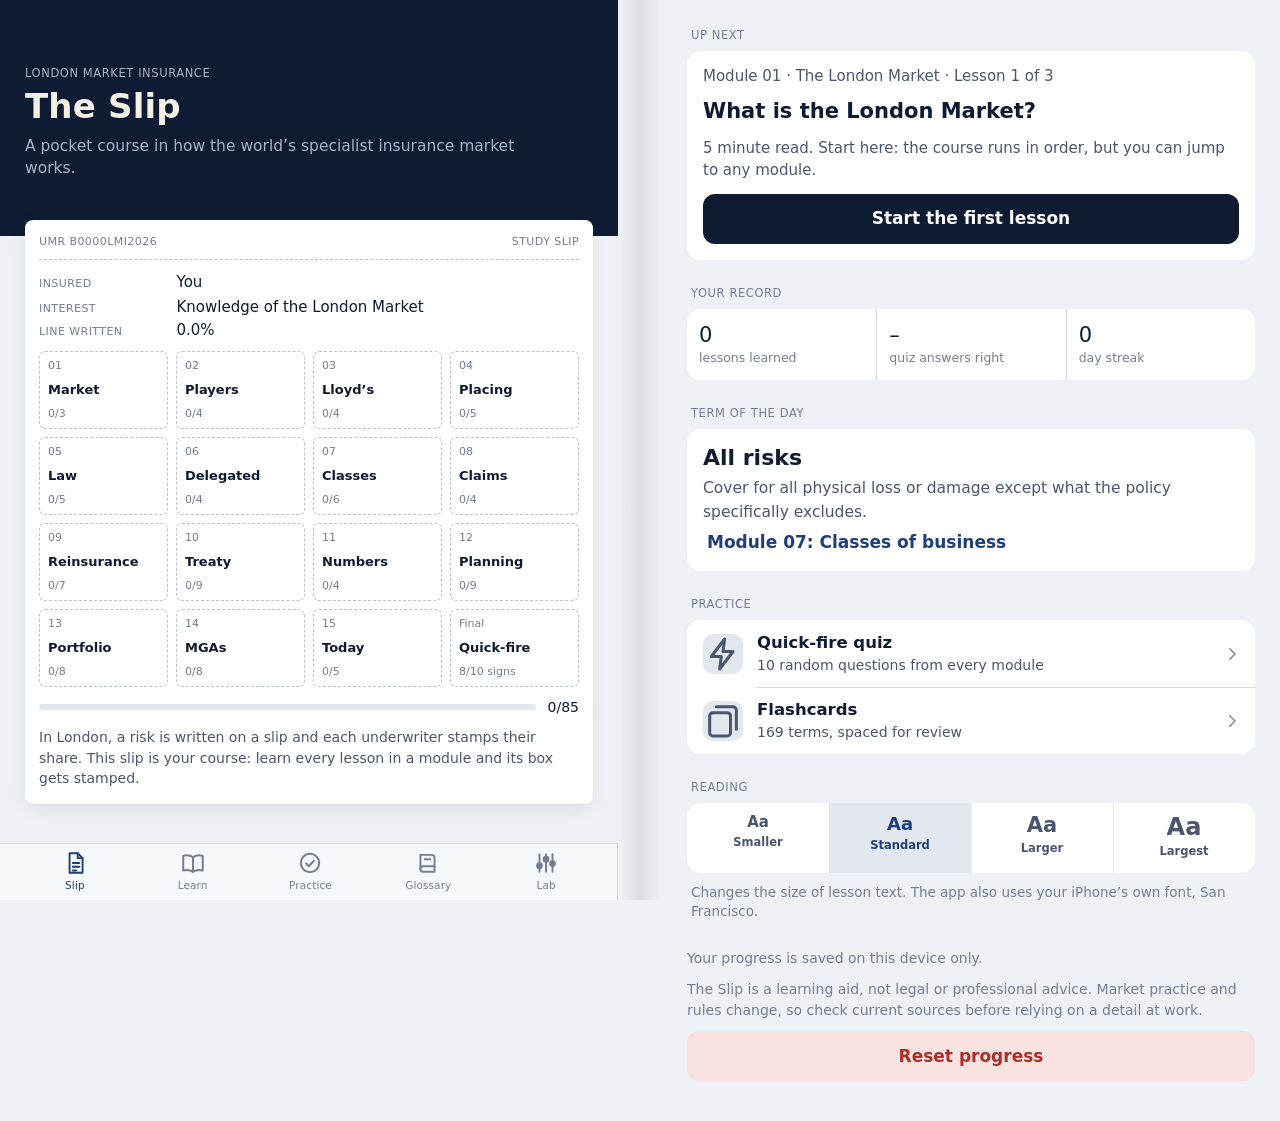
==== lm-academy/index.html @ 6bf2256c "Add LM Academy (The Slip) as a separate web app in lm-academy/ Co-Authored-By: Claude Opus 5.5 <nore" ====
<!doctype html>
<html lang="en-GB">
<head>
  <meta charset="utf-8">
  <meta name="viewport" content="width=device-width, initial-scale=1, viewport-fit=cover">
  <title>The Slip</title>
  <meta name="description" content="A pocket course in London Market insurance: Lloyd’s, placement, reinsurance, claims and law, with quizzes, flashcards and interactive tools.">
  <meta name="theme-color" content="#0e1b33">
  <meta name="apple-mobile-web-app-capable" content="yes">
  <meta name="mobile-web-app-capable" content="yes">
  <meta name="apple-mobile-web-app-status-bar-style" content="black-translucent">
  <meta name="apple-mobile-web-app-title" content="The Slip">
  <meta name="format-detection" content="telephone=no">
  <link rel="apple-touch-icon" href="icons/apple-touch-icon.png">
  <link rel="icon" href="icons/icon.svg" type="image/svg+xml">
  <link rel="manifest" href="manifest.webmanifest">
  <link rel="stylesheet" href="css/app.css">
</head>
<body>
<!-- app:start -->
<main id="app" aria-live="polite"></main>
<nav class="tabbar" aria-label="Sections">
  <div class="tabbar-inner">
    <a class="tab" data-tab="home" href="#home"><svg viewBox="0 0 24 24" fill="none" stroke="currentColor" stroke-width="1.8" stroke-linecap="round" stroke-linejoin="round" aria-hidden="true"><path d="M7 3h7.5L19 7.5V21H7z"/><path d="M14.5 3v4.5H19"/><path d="M10 12h6M10 15.5h6M10 19h3"/></svg><span>Slip</span></a>
    <a class="tab" data-tab="learn" href="#learn"><svg viewBox="0 0 24 24" fill="none" stroke="currentColor" stroke-width="1.8" stroke-linecap="round" stroke-linejoin="round" aria-hidden="true"><path d="M3 5.5c2.7-1 5.7-.9 9 1 3.3-1.9 6.3-2 9-1V19c-2.7-1-5.7-.9-9 1-3.3-1.9-6.3-2-9-1z"/><path d="M12 6.5V20"/></svg><span>Learn</span></a>
    <a class="tab" data-tab="practice" href="#practice"><svg viewBox="0 0 24 24" fill="none" stroke="currentColor" stroke-width="1.8" stroke-linecap="round" stroke-linejoin="round" aria-hidden="true"><circle cx="12" cy="12" r="8.5"/><path d="M8.3 12.4l2.6 2.6 4.8-5.2"/></svg><span>Practice</span></a>
    <a class="tab" data-tab="glossary" href="#glossary"><svg viewBox="0 0 24 24" fill="none" stroke="currentColor" stroke-width="1.8" stroke-linecap="round" stroke-linejoin="round" aria-hidden="true"><path d="M5 4.5h10.5A2.5 2.5 0 0 1 18 7v13H7.5A2.5 2.5 0 0 1 5 17.5z"/><path d="M5 17.5A2.5 2.5 0 0 1 7.5 15H18"/><path d="M9 8.5h5"/></svg><span>Glossary</span></a>
    <a class="tab" data-tab="lab" href="#lab"><svg viewBox="0 0 24 24" fill="none" stroke="currentColor" stroke-width="1.8" stroke-linecap="round" stroke-linejoin="round" aria-hidden="true"><path d="M6 4v16M12 4v16M18 4v16"/><circle cx="6" cy="14.5" r="2.2" fill="currentColor"/><circle cx="12" cy="8.5" r="2.2" fill="currentColor"/><circle cx="18" cy="12.5" r="2.2" fill="currentColor"/></svg><span>Lab</span></a>
  </div>
</nav>
<!-- app:end -->
<script src="js/course.js"></script>
<script src="js/modules/m01.js"></script>
<script src="js/modules/m02.js"></script>
<script src="js/modules/m03.js"></script>
<script src="js/modules/m04.js"></script>
<script src="js/modules/m05.js"></script>
<script src="js/modules/m06.js"></script>
<script src="js/modules/m07.js"></script>
<script src="js/modules/m08.js"></script>
<script src="js/modules/m09.js"></script>
<script src="js/modules/m10.js"></script>
<script src="js/modules/m11.js"></script>
<script src="js/modules/m12.js"></script>
<script src="js/modules/m13.js"></script>
<script src="js/modules/m14.js"></script>
<script src="js/modules/m15.js"></script>
<script src="js/glossary.js"></script>
<script src="js/figures.js"></script>
<script src="js/app.js"></script>
</body>
</html>
---- lm-academy/css/app.css ----
/* Layout: navy masthead bands over cool slip-paper; one 640px reading column; iOS-style tab bar pinned to the bottom edge. */
:root {
  /* colour */
  --paper: #eef1f5;
  --card: #ffffff;
  --sunk: #e3e8ef;
  --ink: #0e1b33;
  --ink-2: #4a5670;
  --ink-3: #737e94;
  --rule: #d4dae4;
  --rule-strong: #b9c2d1;
  --mast: #0e1b33;
  --mast-ink: #f4f0e6;
  --mast-ink-2: #a8b2c6;
  --mast-rule: rgba(244, 240, 230, 0.16);
  --tint: #1f3f7a;
  --action: #0e1b33;
  --action-ink: #ffffff;
  --brass: #8e6a22;
  --brass-soft: #f4ecd9;
  --stamp: #5a44ad;
  --good: #1b7449;
  --good-soft: #e0f1e7;
  --bad: #b02e29;
  --bad-soft: #f8e3e1;
  --on-mast-good: #74d6a4;
  --on-mast-bad: #f59c90;
  --tab-bg: rgba(248, 250, 252, 0.88);
  --shadow: 0 1px 2px rgba(14, 27, 51, 0.06), 0 6px 20px rgba(14, 27, 51, 0.07);

  /* type */
  /* San Francisco, the iPhone's own system font, everywhere; other devices fall back to theirs */
  --f-display: -apple-system, BlinkMacSystemFont, "SF Pro Display", system-ui, "Segoe UI", Roboto, "Helvetica Neue", Arial, sans-serif;
  --f-body: -apple-system, BlinkMacSystemFont, "SF Pro Text", system-ui, "Segoe UI", Roboto, "Helvetica Neue", Arial, sans-serif;
  --f-label: var(--f-body);

  /* shape */
  --r: 14px;
  --tabbar-h: 56px;
  --col: 640px;
  --fold-gap: 44px;
  --on-tint: #ffffff;
  --on-ink3: #ffffff;
  --on-brass: #ffffff;
  --on-good: #ffffff;
  /* chart series: validated categorical palette (fixed order c1..c4) */
  --c1: #2a55a3;
  --c2: #9a6d16;
  --c3: #6a4fc0;
  --c4: #1d7a52;
  --on-c: #ffffff;
  --spine: rgba(14, 27, 51, 0.08);
  color-scheme: light;
}

@media (prefers-color-scheme: dark) {
  :root:not([data-theme="light"]) {
    --paper: #0a1120;
    --card: #131c2e;
    --sunk: #1b2539;
    --ink: #e8ecf3;
    --ink-2: #a9b2c4;
    --ink-3: #7f899d;
    --rule: #263149;
    --rule-strong: #364260;
    --mast: #050b17;
    --mast-ink: #f2ecdf;
    --mast-ink-2: #8f9ab0;
    --mast-rule: rgba(242, 236, 223, 0.14);
    --tint: #d9b66c;
    --action: #d9b66c;
    --action-ink: #15110a;
    --brass: #d9b66c;
    --brass-soft: #262013;
    --stamp: #aa9cf3;
    --good: #63c793;
    --good-soft: #10291c;
    --bad: #f08a7e;
    --bad-soft: #331719;
    --tab-bg: rgba(13, 20, 35, 0.88);
    --shadow: 0 0 0 1px var(--rule);
    --spine: rgba(0, 0, 0, 0.5);
    --on-tint: #15110a;
    --on-ink3: #0a1120;
    --on-brass: #15110a;
    --on-good: #0a1120;
    --c1: #588cda;
    --c2: #b38309;
    --c3: #927ad2;
    --c4: #2ca470;
    --on-c: #0a1120;
    color-scheme: dark;
  }
}
:root[data-theme="dark"] {
  --paper: #0a1120;
  --card: #131c2e;
  --sunk: #1b2539;
  --ink: #e8ecf3;
  --ink-2: #a9b2c4;
  --ink-3: #7f899d;
  --rule: #263149;
  --rule-strong: #364260;
  --mast: #050b17;
  --mast-ink: #f2ecdf;
  --mast-ink-2: #8f9ab0;
  --mast-rule: rgba(242, 236, 223, 0.14);
  --tint: #d9b66c;
  --action: #d9b66c;
  --action-ink: #15110a;
  --brass: #d9b66c;
  --brass-soft: #262013;
  --stamp: #aa9cf3;
  --good: #63c793;
  --good-soft: #10291c;
  --bad: #f08a7e;
  --bad-soft: #331719;
  --tab-bg: rgba(13, 20, 35, 0.88);
  --shadow: 0 0 0 1px var(--rule);
  --spine: rgba(0, 0, 0, 0.5);
  --on-tint: #15110a;
  --on-ink3: #0a1120;
  --on-brass: #15110a;
  --on-good: #0a1120;
  --c1: #588cda;
  --c2: #b38309;
  --c3: #927ad2;
  --c4: #2ca470;
  --on-c: #0a1120;
  color-scheme: dark;
}

/* ---------- base ---------- */
:root {
  padding-top: env(safe-area-inset-top, 0px);
  padding-bottom: env(safe-area-inset-bottom, 0px);
  -webkit-text-size-adjust: 100%;
  text-size-adjust: 100%;
}
* { box-sizing: border-box; }
html { background: var(--paper); }
body {
  margin: 0;
  background: var(--paper);
  color: var(--ink);
  font: 400 17px/1.5 var(--f-body);
  -webkit-font-smoothing: antialiased;
  -webkit-tap-highlight-color: transparent;
}
/* paints the status-bar band so content never scrolls visibly beneath it */
body::before {
  content: "";
  position: fixed;
  inset: 0 0 auto;
  height: env(safe-area-inset-top, 0px);
  background: var(--mast);
  z-index: 40;
}
[hidden] { display: none !important; }
img, svg { max-width: 100%; }
a { color: var(--tint); }
button { font: inherit; color: inherit; }
:focus-visible { outline: 2px solid var(--tint); outline-offset: 2px; border-radius: 6px; }
h1, h2, h3 { text-wrap: balance; }

.wrap {
  max-width: var(--col);
  margin: 0 auto;
  padding-left: max(16px, env(safe-area-inset-left, 0px));
  padding-right: max(16px, env(safe-area-inset-right, 0px));
}

#app {
  min-height: 60vh;
  padding-bottom: calc(var(--tabbar-h) + 36px);
}

/* ---------- masthead ---------- */
.mast {
  position: relative;
  background: var(--mast);
  color: var(--mast-ink);
  padding-block: 10px 28px;
}
/* extend the navy upward so iOS rubber-band scrolling never shows paper above it */
.mast::before {
  content: "";
  position: absolute;
  left: 0;
  right: 0;
  bottom: 100%;
  height: 100vh;
  background: var(--mast);
}
.mast.tall { padding-block: 10px 56px; }
.mast-back {
  display: inline-flex;
  align-items: center;
  gap: 2px;
  min-height: 44px;
  margin-left: -8px;
  padding: 0 10px 0 4px;
  color: var(--mast-ink-2);
  font-size: 16px;
  text-decoration: none;
  border-radius: 10px;
}
.mast-back svg { width: 22px; height: 22px; }
.mast-back:active { background: var(--mast-rule); }
.mast-top { display: flex; align-items: center; justify-content: space-between; min-height: 44px; }
.kicker {
  margin: 12px 0 6px;
  font: 500 11.5px/1.35 var(--f-label);
  letter-spacing: 0.05em;
  text-transform: uppercase;
  color: var(--mast-ink-2);
}
.mast-title {
  margin: 0;
  font: 700 34px/1.1 var(--f-display);
  letter-spacing: 0.005em;
}
.mast-title em { font-style: italic; font-weight: 400; }
.mast-sub {
  margin: 10px 0 0;
  max-width: 34em;
  color: var(--mast-ink-2);
  font-size: 15.5px;
  line-height: 1.45;
}
.mast-progress {
  margin-top: 18px;
  height: 4px;
  border-radius: 2px;
  background: var(--mast-rule);
  overflow: hidden;
}
.mast-progress span { display: block; height: 100%; background: var(--mast-ink); border-radius: 2px; }

/* reading progress for lessons */
.readbar {
  position: fixed;
  left: 0;
  top: env(safe-area-inset-top, 0px);
  height: 3px;
  width: 100%;
  transform-origin: 0 50%;
  transform: scaleX(0);
  background: var(--brass);
  z-index: 41;
  pointer-events: none;
}

/* ---------- sections & grouped lists ---------- */
.stack { display: flex; flex-direction: column; gap: 26px; padding-top: 22px; }
.stack.pull { margin-top: -38px; position: relative; }
.section { display: flex; flex-direction: column; gap: 8px; min-width: 0; }
.section-title {
  margin: 0 4px;
  font: 500 11.5px/1.3 var(--f-label);
  letter-spacing: 0.05em;
  text-transform: uppercase;
  color: var(--ink-3);
}
.section-foot { margin: 2px 4px 0; font-size: 13.5px; color: var(--ink-3); line-height: 1.45; }
.group {
  background: var(--card);
  border-radius: var(--r);
  overflow: hidden;
}
.row {
  position: relative;
  display: flex;
  align-items: center;
  gap: 14px;
  min-height: 52px;
  padding: 12px 14px 12px 16px;
  color: inherit;
  text-decoration: none;
  background: transparent;
  border: 0;
  width: 100%;
  text-align: left;
  cursor: pointer;
}
.row + .row::before {
  content: "";
  position: absolute;
  top: 0;
  right: 0;
  left: var(--sep, 16px);
  border-top: 0.5px solid var(--rule);
}
.row:active { background: var(--sunk); }
.row-main { flex: 1; min-width: 0; display: flex; flex-direction: column; gap: 2px; }
.row-title { font-size: 16.5px; font-weight: 600; line-height: 1.3; }
.row-sub { font-size: 14px; color: var(--ink-2); line-height: 1.4; }
.row-meta { font: 12px/1.3 var(--f-label); color: var(--ink-3); font-variant-numeric: tabular-nums; }
.chev { flex: none; width: 18px; height: 18px; color: var(--ink-3); }

.code-badge {
  flex: none;
  display: grid;
  place-items: center;
  width: 40px;
  height: 40px;
  border-radius: 10px;
  background: var(--sunk);
  font: 500 14px var(--f-label);
  color: var(--ink-2);
  font-variant-numeric: tabular-nums;
}
.code-badge.done { background: transparent; color: var(--stamp); border: 2px solid var(--stamp); box-shadow: inset 0 0 0 2px var(--card), inset 0 0 0 3px var(--stamp); transform: rotate(-6deg); }
.check {
  flex: none;
  display: grid;
  place-items: center;
  width: 26px;
  height: 26px;
  border-radius: 50%;
  border: 1.5px solid var(--rule-strong);
  font: 500 12px var(--f-label);
  color: var(--ink-3);
}
.check.done { background: var(--good); border-color: var(--good); color: var(--card); }
.check.done svg { width: 15px; height: 15px; }

.minibar { height: 3px; border-radius: 2px; background: var(--sunk); overflow: hidden; margin-top: 6px; }
.minibar span { display: block; height: 100%; background: var(--tint); }

.chip {
  display: inline-flex;
  align-items: center;
  gap: 4px;
  padding: 2px 8px;
  border-radius: 999px;
  font: 500 11.5px/1.5 var(--f-label);
  letter-spacing: 0.04em;
  background: var(--sunk);
  color: var(--ink-2);
  white-space: nowrap;
}
.chip.good { background: var(--good-soft); color: var(--good); }
.chip.bad { background: var(--bad-soft); color: var(--bad); }

/* ---------- buttons ---------- */
.btn {
  display: inline-flex;
  align-items: center;
  justify-content: center;
  gap: 8px;
  min-height: 50px;
  padding: 0 20px;
  border: 0;
  border-radius: 12px;
  background: var(--action);
  color: var(--action-ink);
  font: 600 17px/1.2 var(--f-body);
  text-decoration: none;
  cursor: pointer;
  transition: transform 0.12s ease, opacity 0.12s ease;
}
.btn:active { transform: scale(0.98); opacity: 0.88; }
.btn.block { width: 100%; }
.btn.quiet { background: var(--sunk); color: var(--ink); }
.btn.line { background: transparent; color: var(--tint); box-shadow: inset 0 0 0 1.5px var(--rule-strong); }
.btn.danger { background: var(--bad-soft); color: var(--bad); }
.btn svg { width: 20px; height: 20px; }
.btn-row { display: flex; gap: 10px; }
.btn-row > * { flex: 1; }

.textlink {
  background: none;
  border: 0;
  padding: 8px 4px;
  color: var(--tint);
  font-weight: 600;
  cursor: pointer;
  text-decoration: none;
}

/* ---------- the slip (home) ---------- */
.slip {
  background: var(--card);
  border-radius: 8px;
  box-shadow: var(--shadow);
  padding: 14px 14px 16px;
  display: flex;
  flex-direction: column;
  gap: 12px;
}
.slip-head {
  display: flex;
  justify-content: space-between;
  gap: 12px;
  flex-wrap: wrap;
  padding-bottom: 10px;
  border-bottom: 1px dashed var(--rule-strong);
  font: 500 11px/1.4 var(--f-label);
  letter-spacing: 0.04em;
  text-transform: uppercase;
  color: var(--ink-3);
}
.slip-meta { margin: 0; display: grid; gap: 4px; }
.slip-meta div { display: grid; grid-template-columns: 7.5em 1fr; gap: 10px; align-items: baseline; }
.slip-meta dt { font: 500 11px/1.4 var(--f-label); letter-spacing: 0.04em; text-transform: uppercase; color: var(--ink-3); }
.slip-meta dd { margin: 0; font-size: 15px; line-height: 1.35; min-width: 0; }
.slip-meta dd.mono { font: 500 15px var(--f-label); font-variant-numeric: tabular-nums; }
.slots {
  display: grid;
  grid-template-columns: repeat(3, minmax(0, 1fr));
  gap: 8px;
}
/* sized by the slip card itself, so it adapts to a phone, a folded-open page or a desktop */
.slip { container-type: inline-size; }
@container (min-width: 360px) { .slots { grid-template-columns: repeat(4, minmax(0, 1fr)); } }
@container (min-width: 600px) { .slots { grid-template-columns: repeat(6, minmax(0, 1fr)); } }
.slot {
  position: relative;
  min-height: 78px;
  padding: 7px 8px 8px;
  border: 1px dashed var(--rule-strong);
  border-radius: 6px;
  display: flex;
  flex-direction: column;
  justify-content: space-between;
  gap: 4px;
  color: inherit;
  text-decoration: none;
  overflow: hidden;
}
.slot:active { background: var(--sunk); }
.slot-code { font: 500 11px var(--f-label); color: var(--ink-3); font-variant-numeric: tabular-nums; }
.slot-name { font-size: 13px; font-weight: 600; line-height: 1.2; overflow-wrap: anywhere; }
.slot-prog { font: 11px var(--f-label); color: var(--ink-3); font-variant-numeric: tabular-nums; }
.slot.is-done { border-style: solid; border-color: var(--rule); }
.slot .stamp { position: absolute; right: 6px; bottom: 7px; }
.slip-caption { margin: 0; font-size: 14px; line-height: 1.45; color: var(--ink-2); }
.linebar { display: flex; align-items: center; gap: 12px; }
.linebar .track { flex: 1; height: 6px; border-radius: 3px; background: var(--sunk); overflow: hidden; }
.linebar .track span { display: block; height: 100%; background: var(--stamp); border-radius: 3px; }
.linebar b { font: 500 14px var(--f-label); font-variant-numeric: tabular-nums; }

/* ---------- stamps ---------- */
.stamp {
  display: inline-flex;
  flex-direction: column;
  align-items: center;
  gap: 1px;
  padding: 4px 8px;
  border: 2px solid var(--stamp);
  border-radius: 5px;
  box-shadow: inset 0 0 0 1.5px var(--card), inset 0 0 0 2.5px var(--stamp);
  color: var(--stamp);
  font: 500 9.5px/1.15 var(--f-label);
  letter-spacing: 0.1em;
  text-transform: uppercase;
  transform: rotate(-8deg);
  opacity: 0.94;
  white-space: nowrap;
  -webkit-mask-image: radial-gradient(circle at 30% 35%, #000 55%, rgba(0, 0, 0, 0.72) 100%);
  mask-image: radial-gradient(circle at 30% 35%, #000 55%, rgba(0, 0, 0, 0.72) 100%);
}
.stamp.big {
  padding: 10px 18px;
  border-width: 3px;
  box-shadow: inset 0 0 0 2.5px var(--card), inset 0 0 0 4px var(--stamp);
  font-size: 12px;
  gap: 3px;
}
.stamp.big strong { font-size: 19px; letter-spacing: 0.14em; font-weight: 500; }
.stamp.good { color: var(--good); border-color: var(--good); box-shadow: inset 0 0 0 2.5px var(--card), inset 0 0 0 4px var(--good); }
.stamp.animate { animation: thunk 0.44s cubic-bezier(0.2, 0.8, 0.3, 1.15) both; }
@keyframes thunk {
  0% { transform: rotate(-16deg) scale(1.9); opacity: 0; }
  60% { transform: rotate(-7deg) scale(0.96); opacity: 1; }
  100% { transform: rotate(-8deg) scale(1); opacity: 0.94; }
}

/* ---------- home bits ---------- */
.panel {
  background: var(--card);
  border-radius: var(--r);
  padding: 16px;
  display: flex;
  flex-direction: column;
  gap: 12px;
}
.panel h3 { margin: 0; font: 700 21px/1.25 var(--f-display); }
.panel p { margin: 0; color: var(--ink-2); font-size: 15px; }
.stats { display: grid; grid-template-columns: repeat(3, minmax(0, 1fr)); }
.stat { padding: 14px 12px; display: flex; flex-direction: column; gap: 2px; min-width: 0; }
.stat + .stat { border-left: 0.5px solid var(--rule); }
.stat b { font: 500 21px/1.2 var(--f-label); font-variant-numeric: tabular-nums; }
.stat span { font-size: 12.5px; color: var(--ink-3); line-height: 1.3; }
.term-card { background: var(--card); border-radius: var(--r); padding: 16px; display: flex; flex-direction: column; gap: 6px; }
.term-card h3 { margin: 0; font: 700 22px/1.2 var(--f-display); }
.term-card p { margin: 0; color: var(--ink-2); font-size: 15.5px; }

/* ---------- lesson prose ---------- */
.lesson-head { padding-top: 24px; }
.prose { display: flex; flex-direction: column; gap: 18px; padding-top: 22px; font-size: 17.5px; line-height: 1.6; }
.prose p { margin: 0; }
.prose strong { font-weight: 650; }
.prose h2 { margin: 12px 0 -4px; font: 700 23px/1.25 var(--f-display); }
.prose ul, .prose ol { margin: 0; padding-left: 1.3em; display: flex; flex-direction: column; gap: 8px; }
.prose ol { padding-left: 0; list-style: none; counter-reset: step; }
.prose ol li {
  counter-increment: step;
  display: grid;
  grid-template-columns: 30px 1fr;
  gap: 8px;
}
.prose ol li::before {
  content: counter(step);
  display: grid;
  place-items: center;
  width: 26px;
  height: 26px;
  margin-top: 1px;
  border-radius: 50%;
  background: var(--sunk);
  font: 500 13px var(--f-label);
  color: var(--ink-2);
}
.callout {
  border-radius: var(--r);
  padding: 14px 16px 16px;
  display: flex;
  flex-direction: column;
  gap: 6px;
}
.callout p { margin: 0; }
.callout-label {
  display: flex;
  align-items: center;
  gap: 8px;
  font: 500 11.5px/1.3 var(--f-label);
  letter-spacing: 0.05em;
  text-transform: uppercase;
}
.analogy { background: var(--brass-soft); }
.analogy .callout-label { color: var(--brass); }
.analogy .glyph { font: 400 24px/0.8 var(--f-display); letter-spacing: 0; }
.example { background: var(--sunk); font-variant-numeric: tabular-nums; }
.example .callout-label { color: var(--ink-3); }
.example p { font-size: 16.5px; }
.note { box-shadow: inset 0 0 0 1px var(--rule-strong); }
.note .callout-label { color: var(--ink-3); }
.note p { font-size: 16px; color: var(--ink-2); }
.terms { margin: 0; background: var(--card); border-radius: var(--r); overflow: hidden; }
.terms div { padding: 12px 16px; position: relative; }
.terms div + div::before { content: ""; position: absolute; top: 0; left: 16px; right: 0; border-top: 0.5px solid var(--rule); }
.terms dt { font-weight: 650; font-size: 16.5px; line-height: 1.35; }
.terms dd { margin: 3px 0 0; font-size: 15.5px; line-height: 1.5; color: var(--ink-2); }
.table-wrap { overflow-x: auto; background: var(--card); border-radius: var(--r); -webkit-overflow-scrolling: touch; }
.table-wrap table { width: 100%; min-width: 0; border-collapse: collapse; font-size: 14.5px; line-height: 1.4; }
.table-wrap th, .table-wrap td { padding: 10px 12px; text-align: left; vertical-align: top; border-bottom: 0.5px solid var(--rule); }
.table-wrap tr:last-child td { border-bottom: 0; }
.table-wrap th { font: 500 11px/1.3 var(--f-label); letter-spacing: 0.04em; text-transform: uppercase; color: var(--ink-3); }
.table-wrap td:first-child { font-weight: 600; }
.prose .timeline { margin: 0; padding: 0; gap: 0; list-style: none; background: var(--card); border-radius: var(--r); }
.prose .timeline li { display: grid; grid-template-columns: 56px 1fr; gap: 10px; padding: 11px 16px; position: relative; font-size: 15.5px; line-height: 1.45; }
.prose .timeline li + li::before { content: ""; position: absolute; top: 0; left: 16px; right: 0; border-top: 0.5px solid var(--rule); }
.prose .timeline b { font: 500 15px/1.45 var(--f-label); color: var(--brass); font-variant-numeric: tabular-nums; }
.chain { display: flex; flex-direction: column; align-items: stretch; gap: 0; }
.chain-link { background: var(--card); border-radius: var(--r); padding: 12px 16px; display: grid; grid-template-columns: 34px 1fr; gap: 10px; }
.chain-link .n { font: 500 22px/1 var(--f-display); color: var(--stamp); padding-top: 2px; }
.chain-link h4 { margin: 0; font-size: 16px; }
.chain-link p { margin: 2px 0 0; font-size: 15px; color: var(--ink-2); line-height: 1.45; }
.chain-joint { align-self: center; width: 2px; height: 14px; background: var(--rule-strong); }
.lab-link {
  display: flex;
  align-items: center;
  gap: 12px;
  padding: 14px 16px;
  border-radius: var(--r);
  background: var(--card);
  color: inherit;
  text-decoration: none;
  font-size: 15.5px;
  line-height: 1.4;
}
.lab-link .ico { flex: none; width: 36px; height: 36px; border-radius: 10px; display: grid; place-items: center; background: var(--sunk); color: var(--tint); }
.lab-link .ico svg { width: 20px; height: 20px; }
.lab-link span { flex: 1; min-width: 0; }

.takeaways { background: var(--card); border-radius: var(--r); padding: 16px; display: flex; flex-direction: column; gap: 10px; }
.takeaways h3 { margin: 0; font: 500 11.5px/1.3 var(--f-label); letter-spacing: 0.05em; text-transform: uppercase; color: var(--ink-3); }
.takeaways ul { margin: 0; padding: 0; list-style: none; display: flex; flex-direction: column; gap: 10px; }
.takeaways li { display: grid; grid-template-columns: 22px 1fr; gap: 8px; font-size: 16px; line-height: 1.45; }
.takeaways li svg { width: 18px; height: 18px; margin-top: 2px; color: var(--good); }

.complete { display: flex; flex-direction: column; align-items: center; gap: 16px; padding: 8px 0; text-align: center; }
.complete .stamp-slot { min-height: 92px; display: grid; place-items: center; }
.complete p { margin: 0; color: var(--ink-3); font-size: 14px; }
.pager { display: grid; grid-template-columns: 1fr 1fr; gap: 10px; }
.pager a { display: flex; flex-direction: column; gap: 2px; padding: 12px 14px; border-radius: 12px; background: var(--card); color: inherit; text-decoration: none; min-width: 0; }
.pager a.next-link { text-align: right; grid-column: 2; }
.pager small { font: 500 11px var(--f-label); letter-spacing: 0.04em; text-transform: uppercase; color: var(--ink-3); }
.pager span { font-size: 14.5px; font-weight: 600; line-height: 1.3; }

/* ---------- quiz ---------- */
.pips { display: flex; gap: 4px; margin-top: 16px; }
.pip { flex: 1; height: 4px; border-radius: 2px; background: var(--mast-rule); }
.pip.ok { background: var(--on-mast-good); }
.pip.no { background: var(--on-mast-bad); }
.pip.now { background: var(--mast-ink); }
.q-text { margin: 0; font: 600 22px/1.3 var(--f-display); }
.q-from { margin: 0; font: 500 11.5px var(--f-label); letter-spacing: 0.1em; text-transform: uppercase; color: var(--ink-3); }
.opts { display: flex; flex-direction: column; gap: 10px; }
.opt {
  width: 100%;
  display: flex;
  align-items: flex-start;
  gap: 12px;
  min-height: 54px;
  padding: 14px 16px;
  border: 0;
  border-radius: var(--r);
  background: var(--card);
  box-shadow: inset 0 0 0 1.5px var(--rule);
  color: var(--ink);
  font: 400 16.5px/1.4 var(--f-body);
  text-align: left;
  cursor: pointer;
}
.opt:active:not([disabled]) { background: var(--sunk); }
.opt .letter {
  flex: none;
  display: grid;
  place-items: center;
  width: 24px;
  height: 24px;
  margin-top: -1px;
  border-radius: 50%;
  box-shadow: inset 0 0 0 1px var(--rule-strong);
  font: 500 12px var(--f-label);
  color: var(--ink-3);
}
.opt[disabled] { cursor: default; }
.opt.dim { opacity: 0.55; }
.opt.correct { background: var(--good-soft); box-shadow: inset 0 0 0 2px var(--good); }
.opt.correct .letter { background: var(--good); color: var(--card); box-shadow: none; }
.opt.wrong { background: var(--bad-soft); box-shadow: inset 0 0 0 2px var(--bad); }
.opt.wrong .letter { background: var(--bad); color: var(--card); box-shadow: none; }
.feedback { background: var(--card); border-radius: var(--r); padding: 14px 16px; display: flex; flex-direction: column; gap: 4px; }
.feedback b { font-size: 16px; }
.feedback b.good { color: var(--good); }
.feedback b.bad { color: var(--bad); }
.feedback p { margin: 0; font-size: 15.5px; color: var(--ink-2); line-height: 1.5; }
.score { display: flex; align-items: center; justify-content: space-between; gap: 16px; background: var(--card); border-radius: var(--r); padding: 18px; }
.score b { font: 500 44px/1 var(--f-label); font-variant-numeric: tabular-nums; }
.score small { display: block; margin-top: 6px; font-size: 14px; color: var(--ink-3); }
.review { display: flex; flex-direction: column; gap: 4px; padding: 14px 16px; position: relative; }
.review + .review::before { content: ""; position: absolute; top: 0; left: 16px; right: 0; border-top: 0.5px solid var(--rule); }
.review p { margin: 0; font-size: 15px; line-height: 1.45; }
.review .rq { font-weight: 600; }
.review .ra { color: var(--ink-2); }
.review .ra b.good { color: var(--good); font-weight: 600; }
.review .ra b.bad { color: var(--bad); font-weight: 600; }

/* ---------- flashcards ---------- */
.deck-stats { display: grid; grid-template-columns: repeat(3, minmax(0, 1fr)); }
.flash { height: 320px; perspective: 1400px; cursor: pointer; -webkit-user-select: none; user-select: none; }
.flash-inner { position: relative; height: 100%; transform-style: preserve-3d; transition: transform 0.5s cubic-bezier(0.3, 0.7, 0.2, 1); }
.flash.flipped .flash-inner { transform: rotateY(180deg); }
.face {
  position: absolute;
  inset: 0;
  display: flex;
  flex-direction: column;
  justify-content: center;
  gap: 12px;
  padding: 24px 22px;
  border-radius: 18px;
  background: var(--card);
  box-shadow: var(--shadow);
  -webkit-backface-visibility: hidden;
  backface-visibility: hidden;
  overflow: auto;
}
.face.back { transform: rotateY(180deg); }
.face .kick { font: 500 11.5px/1.3 var(--f-label); letter-spacing: 0.05em; text-transform: uppercase; color: var(--ink-3); }
.face h2 { margin: 0; font: 700 32px/1.15 var(--f-display); overflow-wrap: anywhere; }
.face p { margin: 0; font-size: 18.5px; line-height: 1.5; }
.face .hint { font-size: 14px; color: var(--ink-3); }
.face .from { font-size: 14px; color: var(--ink-3); margin-top: 4px; }
.flash-actions { display: grid; grid-template-columns: 1fr 1fr; gap: 10px; }
.flash-count { text-align: center; font: 500 13px var(--f-label); color: var(--ink-3); font-variant-numeric: tabular-nums; }

/* ---------- glossary ---------- */
.search {
  position: sticky;
  top: env(safe-area-inset-top, 0px);
  z-index: 10;
  background: var(--paper);
  padding-block: 12px 10px;
}
.search-box { position: relative; }
.search-box svg { position: absolute; left: 11px; top: 50%; width: 18px; height: 18px; transform: translateY(-50%); color: var(--ink-3); pointer-events: none; }
.search input {
  width: 100%;
  min-height: 44px;
  padding: 10px 12px 10px 38px;
  border: 0;
  border-radius: 12px;
  background: var(--sunk);
  color: var(--ink);
  font: 400 17px var(--f-body);
  -webkit-appearance: none;
  appearance: none;
}
.search input::placeholder { color: var(--ink-3); }
.g-letter { margin: 18px 4px 6px; font: 500 12px var(--f-label); letter-spacing: 0.05em; color: var(--ink-3); }
.g-item { padding: 12px 16px; position: relative; }
.g-item + .g-item::before { content: ""; position: absolute; top: 0; left: 16px; right: 0; border-top: 0.5px solid var(--rule); }
.g-item dt { font-weight: 650; font-size: 16.5px; }
.g-item dd { margin: 3px 0 0; color: var(--ink-2); font-size: 15.5px; line-height: 1.5; }
.g-item dd a { font-size: 13.5px; font-weight: 600; text-decoration: none; }
.g-list { margin: 0; }
.empty { padding: 28px 16px; text-align: center; color: var(--ink-3); }

/* ---------- lab tools ---------- */
.tool-intro { margin: 0; color: var(--ink-2); font-size: 15.5px; line-height: 1.5; }
.slipcard { background: var(--card); border-radius: 8px; box-shadow: var(--shadow); padding: 14px 16px; display: grid; gap: 4px; font-size: 14.5px; }
.slipcard div { display: grid; grid-template-columns: 6.6em 1fr; gap: 10px; }
.slipcard dt { font: 500 10.5px/1.6 var(--f-label); letter-spacing: 0.04em; text-transform: uppercase; color: var(--ink-3); }
.slipcard dd { margin: 0; font-variant-numeric: tabular-nums; min-width: 0; }
.slipcard { margin: 0; }
.uw { display: flex; align-items: center; gap: 12px; padding: 10px 12px 10px 16px; position: relative; }
.uw + .uw::before { content: ""; position: absolute; top: 0; left: 16px; right: 0; border-top: 0.5px solid var(--rule); }
.uw-name { flex: 1; min-width: 0; display: flex; align-items: center; gap: 10px; font-size: 15.5px; font-weight: 600; }
.swatch { flex: none; width: 12px; height: 12px; border-radius: 3px; }
.stepper { flex: none; display: flex; align-items: center; background: var(--sunk); border-radius: 10px; }
.stepper button { width: 44px; height: 40px; border: 0; background: transparent; color: var(--tint); font: 500 22px/1 var(--f-body); cursor: pointer; border-radius: 10px; }
.stepper button:active { background: var(--rule); }
.stepper output { min-width: 58px; text-align: center; font: 500 15px var(--f-label); font-variant-numeric: tabular-nums; }
.toggle { display: flex; align-items: center; justify-content: space-between; gap: 12px; padding: 12px 16px; font-size: 15.5px; }
.toggle input { width: 22px; height: 22px; accent-color: var(--tint); flex: none; }
.barchart { display: flex; flex-direction: column; gap: 6px; }
.bar-label { display: flex; justify-content: space-between; font: 500 11.5px var(--f-label); letter-spacing: 0.06em; text-transform: uppercase; color: var(--ink-3); font-variant-numeric: tabular-nums; }
.bar { position: relative; height: 26px; border-radius: 6px; background: var(--sunk); }
.bar-fill { position: absolute; inset: 0; display: flex; border-radius: 6px; overflow: hidden; }
.bar-fill span { height: 100%; box-shadow: inset -1.5px 0 0 var(--card); }
.bar .mark { position: absolute; top: -5px; bottom: -5px; width: 2px; background: var(--ink); border-radius: 1px; }
.bar .mark i { position: absolute; top: -17px; left: 50%; transform: translateX(-50%); font: 500 10.5px var(--f-label); font-style: normal; color: var(--ink); white-space: nowrap; }
.status { border-radius: var(--r); padding: 12px 16px; font-size: 15.5px; line-height: 1.45; background: var(--card); }
.status b { display: block; margin-bottom: 2px; }
.status.good b { color: var(--good); }
.status.bad b { color: var(--bad); }
.table-wrap table.num-table { min-width: 0; }
.num-table td, .num-table th { font-variant-numeric: tabular-nums; padding-left: 8px; padding-right: 8px; }
.num-table td:first-child, .num-table th:first-child { padding-left: 14px; }
.num-table th { letter-spacing: 0.03em; }
.num-table td:last-child, .num-table th:last-child { padding-right: 14px; }
.num-table td:not(:first-child), .num-table th:not(:first-child) { text-align: right; font-family: var(--f-label); font-size: 13.5px; }
.num-table tfoot td { font-weight: 600; border-top: 1px solid var(--rule-strong); }
.presets { display: flex; gap: 8px; flex-wrap: wrap; }
.presets button { border: 0; border-radius: 999px; padding: 8px 14px; background: var(--card); box-shadow: inset 0 0 0 1px var(--rule-strong); color: var(--ink); font-size: 14.5px; cursor: pointer; }
.presets button:active { background: var(--sunk); }

.slider { display: flex; flex-direction: column; gap: 6px; padding: 12px 16px; position: relative; }
.slider + .slider::before { content: ""; position: absolute; top: 0; left: 16px; right: 0; border-top: 0.5px solid var(--rule); }
.slider label { display: flex; justify-content: space-between; gap: 12px; font-size: 15.5px; }
.slider label output { font: 500 15px var(--f-label); font-variant-numeric: tabular-nums; }
.slider input[type="range"] { width: 100%; accent-color: var(--tint); margin: 4px 0; height: 28px; }

.tower { display: grid; grid-template-columns: 52px minmax(0, 1fr) minmax(0, 1.25fr); gap: 10px; }
.axis, .tower-stack, .tower-labels { position: relative; height: 400px; }
.axis span { position: absolute; right: 0; transform: translateY(50%); font: 500 11px var(--f-label); color: var(--ink-3); font-variant-numeric: tabular-nums; }
.tower-stack { border-radius: 8px; overflow: hidden; background: var(--sunk); }
.tlayer { position: absolute; left: 0; right: 0; box-shadow: inset 0 -1px 0 var(--card); }
.tlayer .base { position: absolute; inset: 0; }
.tlayer .fill { position: absolute; left: 0; right: 0; bottom: 0; transition: height 0.18s ease; }
.tlayer.uninsured .base { background: repeating-linear-gradient(-45deg, transparent 0 6px, var(--rule) 6px 7px); }
.lossline { position: absolute; left: -4px; right: -4px; height: 0; border-top: 2px solid var(--ink); z-index: 2; transition: bottom 0.18s ease; }
.tower-labels .tl { position: absolute; left: 0; right: 0; transform: translateY(50%); font-size: 12.5px; line-height: 1.25; }
.tower-labels .tl b { display: block; font-size: 13px; }
.tower-labels .tl span { color: var(--ink-3); font-family: var(--f-label); font-size: 11.5px; }
.loss-readout { display: flex; align-items: baseline; justify-content: space-between; gap: 12px; }
.loss-readout b { font: 500 34px/1 var(--f-label); font-variant-numeric: tabular-nums; }
.loss-readout span { font-size: 14px; color: var(--ink-3); }

.cor { display: flex; align-items: flex-end; justify-content: space-between; gap: 16px; flex-wrap: wrap; }
.cor b { font: 500 52px/1 var(--f-label); font-variant-numeric: tabular-nums; letter-spacing: -0.02em; }
.cor small { display: block; font-size: 14px; color: var(--ink-3); margin-top: 6px; }
.verdict { display: inline-flex; padding: 6px 12px; border-radius: 999px; font-weight: 600; font-size: 14.5px; }
.verdict.good { background: var(--good-soft); color: var(--good); }
.verdict.bad { background: var(--bad-soft); color: var(--bad); }
.legend { display: flex; gap: 14px; flex-wrap: wrap; font-size: 13px; color: var(--ink-2); }
.legend span { display: inline-flex; align-items: center; gap: 6px; }

/* ---------- about ---------- */
.about { font-size: 14px; color: var(--ink-3); line-height: 1.5; display: flex; flex-direction: column; gap: 10px; }
.about p { margin: 0; }

/* ---------- tab bar ---------- */
.tabbar {
  position: fixed;
  left: 0;
  right: 0;
  bottom: 0;
  z-index: 30;
  background: var(--tab-bg);
  -webkit-backdrop-filter: saturate(180%) blur(20px);
  backdrop-filter: saturate(180%) blur(20px);
  border-top: 0.5px solid var(--rule);
  padding-bottom: env(safe-area-inset-bottom, 0px);
  padding-left: max(16px, env(safe-area-inset-left, 0px));
  padding-right: max(16px, env(safe-area-inset-right, 0px));
}
.tabbar-inner { max-width: var(--col); margin: 0 auto; display: flex; height: var(--tabbar-h); }
.tab {
  flex: 1;
  display: flex;
  flex-direction: column;
  align-items: center;
  justify-content: center;
  gap: 2px;
  color: var(--ink-3);
  text-decoration: none;
  font-size: 10.5px;
  font-weight: 500;
  letter-spacing: 0.01em;
}
.tab svg { width: 26px; height: 26px; }
.tab[aria-current="page"] { color: var(--tint); }

@media (prefers-reduced-motion: reduce) {
  *, *::before, *::after { animation-duration: 0.01ms !important; transition-duration: 0.01ms !important; }
  .stamp.animate { animation: none; }
}

/* ---------- open-book spread: iPhone Duo unfolded, iPad landscape, desktop ----------
   The screen splits into a left and a right page, with the gap between them on the fold.
   On the cover screen and other phones, the two pages simply stack. */
.spread-only { display: none; }
.check svg { width: 15px; height: 15px; }
.row[aria-current="page"] { background: var(--sunk); }
.row[aria-current="page"] .row-title { color: var(--tint); }
.letters button {
  min-width: 40px;
  height: 40px;
  border: 0;
  border-radius: 10px;
  background: var(--mast-rule);
  color: var(--mast-ink);
  font: 500 15px var(--f-label);
  cursor: pointer;
}
.letters button:active { background: var(--mast-ink-2); color: var(--mast); }
.cover-mark {
  position: absolute;
  top: 0;
  right: 20px;
  font: 700 128px/1 var(--f-display);
  color: var(--mast-rule);
  pointer-events: none;
}

@media (min-width: 760px) and (min-aspect-ratio: 5/4), (horizontal-viewport-segments: 2) {
  #app { padding-bottom: 0; min-height: 0; }
  .spread {
    display: grid;
    grid-template-columns: minmax(0, 1fr) minmax(0, 1fr);
    column-gap: var(--fold-gap);
    align-items: start;
  }
  .page-l {
    position: sticky;
    top: env(safe-area-inset-top, 0px);
    height: calc(100vh - env(safe-area-inset-top, 0px));
    height: calc(100dvh - env(safe-area-inset-top, 0px));
    overflow-y: auto;
    overscroll-behavior: contain;
    display: flex;
    flex-direction: column;
    padding-bottom: calc(var(--tabbar-h) + env(safe-area-inset-bottom, 0px) + 20px);
    scrollbar-width: none;
  }
  .page-l::-webkit-scrollbar { display: none; }
  .page-l > .mast { flex: none; }
  .page-l > .wrap { flex: none; width: 100%; }
  .page .wrap { max-width: 600px; }
  .page-r { min-width: 0; padding-top: 6px; padding-bottom: calc(env(safe-area-inset-bottom, 0px) + 40px); }

  /* cover pages: the left page is all navy, title set at the foot like a book cover */
  .page-l.cover { background: var(--mast); padding-bottom: calc(var(--tabbar-h) + env(safe-area-inset-bottom, 0px)); }
  .page-l.cover .mast { flex: 1 0 auto; display: flex; flex-direction: column; }
  .page-l.cover .mast > .wrap { flex: 1; width: 100%; display: flex; flex-direction: column; }
  .page-l.cover .mast-top { margin-bottom: auto; }
  .page-l.cover .mast-title { font-size: 42px; }

  .spread-only { display: block; }
  .outline.spread-only { display: flex; flex-direction: column; gap: 8px; padding-top: 22px; }
  .letters.spread-only { display: flex; flex-wrap: wrap; gap: 6px; padding-block: 4px 18px; }

  /* the tab bar sits under the left page so nothing lands on the fold */
  .tabbar { right: calc(50% + var(--fold-gap) / 2); padding-right: 12px; border-right: 0.5px solid var(--rule); }

  /* a soft spine along the fold */
  body::after {
    content: "";
    position: fixed;
    top: 0;
    bottom: 0;
    left: calc(50% - var(--fold-gap) / 2);
    width: var(--fold-gap);
    background: linear-gradient(90deg, transparent, var(--spine) 50%, transparent);
    pointer-events: none;
    z-index: 35;
  }
}

/* Where the browser reports the hinge, size the gap to it exactly. */
@media (horizontal-viewport-segments: 2) {
  :root { --fold-gap: calc(env(viewport-segment-left 1 0, 50vw) - env(viewport-segment-right 0 0, 50vw) + 40px); }
}

/* ---------- figures: boxes laid out by CSS, arrows measured and drawn by app.js ---------- */
.figure { margin: 0; background: var(--card); border-radius: var(--r); padding: 14px 14px 12px; display: flex; flex-direction: column; gap: 14px; min-width: 0; }
.fig-head { display: flex; flex-direction: column; gap: 2px; font-size: 16.5px; font-weight: 650; line-height: 1.3; }
.fig-head span { font-size: 11.5px; font-weight: 600; letter-spacing: 0.05em; text-transform: uppercase; color: var(--ink-3); }
.fig-caption { margin: 0; font-size: 14px; line-height: 1.45; color: var(--ink-2); }
.fig { position: relative; container-type: inline-size; min-width: 0; }
.fig > svg.edges { position: absolute; left: 0; top: 0; overflow: visible; pointer-events: none; z-index: 0; }
.edges path { fill: none; stroke: var(--ink-3); stroke-width: 1.6; stroke-linecap: round; }
.edges polygon { fill: var(--ink-3); }
.edges path.dash { stroke-dasharray: 4 4; }
.edges path.t-good { stroke: var(--good); } .edges polygon.t-good { fill: var(--good); }
.edges path.t-bad { stroke: var(--bad); } .edges polygon.t-bad { fill: var(--bad); }
.edges path.t-tint { stroke: var(--tint); } .edges polygon.t-tint { fill: var(--tint); }
.edge-labels { position: absolute; inset: 0; pointer-events: none; z-index: 2; }
.edge-label {
  position: absolute;
  transform: translate(-50%, -50%);
  padding: 1px 6px;
  border-radius: 6px;
  background: var(--card);
  color: var(--ink-2);
  font-size: 11.5px;
  font-weight: 600;
  line-height: 1.4;
  white-space: nowrap;
}
.edge-label.t-good { color: var(--good); } .edge-label.t-bad { color: var(--bad); } .edge-label.t-tint { color: var(--tint); }

.graph {
  position: relative;
  z-index: 1;
  display: grid;
  grid-template-columns: repeat(var(--cols), minmax(0, 1fr));
  column-gap: 18px;
  row-gap: var(--gy, 40px);
  align-items: center;
}
.node {
  grid-row: var(--r);
  grid-column: var(--c) / span var(--s);
  min-width: 0;
  padding: 8px 9px;
  border-radius: 12px;
  background: var(--paper);
  box-shadow: inset 0 0 0 1.5px var(--rule-strong);
  text-align: center;
  font-size: 12.5px;
  line-height: 1.3;
  overflow-wrap: break-word;
}
.node b { display: block; font-size: 14px; font-weight: 650; line-height: 1.25; }
.node span { display: block; margin-top: 2px; color: var(--ink-2); }
.node .step { display: inline-grid; place-items: center; width: 20px; height: 20px; margin: 0 auto 4px; border-radius: 50%; background: var(--sunk); color: var(--ink-2); font-size: 11.5px; font-weight: 700; }
.node.tone-ink { background: var(--mast); color: var(--mast-ink); box-shadow: none; }
.node.tone-ink span { color: var(--mast-ink-2); }
.node.tone-tint { box-shadow: inset 0 0 0 2px var(--tint); }
.node.tone-brass { background: var(--brass-soft); box-shadow: inset 0 0 0 1.5px var(--brass); }
.node.tone-good { background: var(--good-soft); box-shadow: inset 0 0 0 1.5px var(--good); }
.node.tone-bad { background: var(--bad-soft); box-shadow: inset 0 0 0 1.5px var(--bad); }
.node.tone-q { background: var(--sunk); box-shadow: none; }
@container (max-width: 420px) {
  .graph { grid-template-columns: repeat(var(--cols-n), minmax(0, 1fr)); column-gap: 12px; }
  .graph .node { grid-row: var(--rn); grid-column: var(--cn) / span var(--sn); }
}

/* stacked bars */
.bars { display: flex; flex-direction: column; gap: 14px; }
.bars.has-mark { padding-bottom: 14px; }
.bars-head { display: flex; justify-content: space-between; gap: 10px; margin-bottom: 5px; font-size: 13.5px; line-height: 1.3; }
.bars-head b { font-weight: 600; min-width: 0; }
.bars-head span { color: var(--ink-3); font-variant-numeric: tabular-nums; white-space: nowrap; }
.bars-track { position: relative; height: 30px; border-radius: 6px; background: var(--sunk); }
.bars-fill { display: flex; height: 100%; border-radius: 6px; overflow: hidden; }
.seg { display: flex; align-items: center; justify-content: center; min-width: 0; height: 100%; overflow: hidden; box-shadow: inset -1.5px 0 0 var(--card); }
.seg em { padding: 0 4px; font-size: 11.5px; font-weight: 650; font-style: normal; white-space: nowrap; font-variant-numeric: tabular-nums; }
.bars-mark { position: absolute; top: -6px; bottom: -6px; width: 2px; margin-left: -1px; border-radius: 1px; background: var(--ink); font-style: normal; }
.bars-mark em { position: absolute; top: 100%; left: 50%; transform: translateX(-50%); padding-top: 2px; font-size: 11px; font-weight: 700; font-style: normal; white-space: nowrap; }
.s-c1, .s-a, .s-reins, .s-write, .s-pays { background: var(--c1); color: var(--on-c); }
.s-c2, .s-b, .s-brass, .s-fac { background: var(--c2); color: var(--on-c); }
.s-c3, .s-c { background: var(--c3); color: var(--on-c); }
.s-c4, .s-d { background: var(--c4); color: var(--on-c); }
.s-cedant, .s-neutral { background: var(--ink-3); color: var(--on-ink3); }
.s-c1m { background: color-mix(in srgb, var(--c1) 62%, var(--card)); color: var(--ink); }
.s-open, .s-c1l { background: color-mix(in srgb, var(--c1) 30%, var(--card)); color: var(--ink); }
.s-total { background: var(--ink-2); color: var(--paper); }
.s-idle { background: var(--sunk); box-shadow: inset 0 0 0 1px var(--rule-strong); }
.s-hatch { background: repeating-linear-gradient(-45deg, var(--sunk) 0 6px, var(--rule) 6px 7px); }
.fig-legend { display: flex; flex-wrap: wrap; gap: 6px 14px; font-size: 12.5px; color: var(--ink-2); }
.fig-legend span { display: inline-flex; align-items: center; gap: 6px; }
.fig-legend .sw { display: inline-block; width: 12px; height: 12px; border-radius: 3px; }

/* timelines */
.tl { --lab: 82px; }
.tl-body { position: relative; z-index: 1; display: flex; flex-direction: column; gap: 18px; }
.tl.has-markers .tl-body { padding-top: 24px; }
.tl-row { position: relative; z-index: 1; display: grid; grid-template-columns: var(--lab) minmax(0, 1fr); align-items: center; gap: 8px; }
.tl-label { font-size: 12.5px; font-weight: 600; line-height: 1.25; color: var(--ink-2); }
.tl-track { position: relative; height: 24px; }
.tl-bar { position: absolute; top: 0; bottom: 0; display: flex; border-radius: 6px; overflow: hidden; }
.tl-bar .seg { box-shadow: none; }
.tl-bar .seg.s-idle { box-shadow: inset 0 0 0 1px var(--rule-strong); }
.tl-group { margin-bottom: -10px; font-size: 11.5px; font-weight: 600; letter-spacing: 0.05em; text-transform: uppercase; color: var(--ink-3); }
.tl-axis .tl-track { height: 18px; border-top: 1px solid var(--rule-strong); }
.tl-axis .tl-track > span { white-space: nowrap; position: absolute; top: 3px; transform: translateX(-50%); font-size: 10.5px; letter-spacing: -0.01em; color: var(--ink-3); font-variant-numeric: tabular-nums; }
.tl-markers { position: absolute; top: 0; bottom: 26px; left: calc(var(--lab) + 8px); right: 0; z-index: 0; pointer-events: none; }
.tl-marker { position: absolute; top: 18px; bottom: 0; width: 0; border-left: 1.5px dashed var(--ink-2); font-style: normal; }
.tl-marker em { position: absolute; top: -19px; left: 0; transform: translateX(-50%); padding: 0 4px; border-radius: 4px; background: var(--card); font-size: 11.5px; font-weight: 700; font-style: normal; white-space: nowrap; }

/* ---------- mind maps ---------- */
.mm { padding-block: 2px 6px; }
.mm-grid { position: relative; z-index: 1; display: grid; grid-template-columns: minmax(0, 1fr); gap: 14px; padding-left: 34px; }
.mm-root {
  margin-left: -34px;
  padding: 12px 16px;
  border-radius: 14px;
  background: var(--mast);
  color: var(--mast-ink);
  display: flex;
  flex-direction: column;
  gap: 2px;
}
.mm-root span { font-size: 11.5px; font-weight: 600; letter-spacing: 0.05em; text-transform: uppercase; color: var(--mast-ink-2); }
.mm-root b { font-size: 20px; font-weight: 700; line-height: 1.2; }
.mm-node {
  display: flex;
  flex-direction: column;
  gap: 6px;
  min-width: 0;
  padding: 12px 14px;
  border-radius: 14px;
  background: var(--card);
  box-shadow: var(--shadow);
  color: inherit;
  text-decoration: none;
}
.mm-node:active { background: var(--sunk); }
.mm-top { display: flex; align-items: center; gap: 8px; }
.mm-num {
  display: inline-grid;
  place-items: center;
  min-width: 26px;
  height: 26px;
  padding: 0 7px;
  border-radius: 13px;
  box-shadow: inset 0 0 0 2px var(--hue);
  color: var(--hue);
  font-size: 13px;
  font-weight: 700;
  font-variant-numeric: tabular-nums;
}
.mm-node.done .mm-num { background: var(--hue); color: var(--card); }
.mm-meta { font-size: 12.5px; color: var(--ink-3); }
.mm-node b { font-size: 16px; font-weight: 650; line-height: 1.3; }
.mm-chips { display: flex; flex-wrap: wrap; gap: 5px; }
.mm-chips i { padding: 2px 8px; border-radius: 999px; background: var(--sunk); color: var(--ink-2); font-size: 12.5px; font-style: normal; line-height: 1.5; }
.mm-branch { fill: none; stroke-width: 2.5; stroke-linecap: round; }
.mm-trunk { fill: none; stroke: var(--rule-strong); stroke-width: 3; stroke-linecap: round; }
.mm-dot { fill: var(--mast); stroke: var(--paper); stroke-width: 2; }
/* wide: the trunk runs down the middle (on a foldable, down the fold), lessons branch off both sides */
@container (min-width: 640px) {
  .mm-grid { grid-template-columns: minmax(0, 1fr) minmax(0, 1fr); column-gap: var(--fold-gap); row-gap: 10px; padding-left: 0; }
  .mm-root { margin-left: 0; grid-row: 1; grid-column: 1; justify-self: end; width: min(100%, 300px); }
  .mm-node { grid-column: var(--kc); grid-row: var(--kr) / span 2; align-self: start; width: min(340px, calc(100% - 56px)); }
  .mm-node.mm-l { justify-self: start; }
  .mm-node.mm-r { justify-self: end; }
}

.mast-btn {
  display: inline-flex;
  align-items: center;
  gap: 8px;
  min-height: 40px;
  margin-top: 16px;
  padding: 0 16px 0 12px;
  border-radius: 999px;
  background: var(--mast-rule);
  color: var(--mast-ink);
  font-size: 15px;
  font-weight: 600;
  text-decoration: none;
}
.mast-btn svg { width: 20px; height: 20px; }
.mast-btn:active { background: var(--mast-ink-2); color: var(--mast); }
.map-wrap { padding-top: 20px; display: flex; flex-direction: column; gap: 22px; }
.map-pager { margin-top: 4px; }

/* the open-book spread, continued */
@media (min-width: 760px) and (min-aspect-ratio: 5/4), (horizontal-viewport-segments: 2) {
  .fig-inline { display: none; }
  .side-figs.spread-only { display: flex; flex-direction: column; gap: 16px; padding-top: 18px; }
  .page-l.has-figs .mast { padding-block: 4px 18px; }
  .page-l.has-figs .mast-title { font-size: 26px; }
  .page-l.has-figs .mast-sub, .page-l.has-figs .kicker { display: none; }
  .page-l.cover .mast-btn { align-self: flex-start; }
  .mapview { padding-bottom: calc(var(--tabbar-h) + env(safe-area-inset-bottom, 0px) + 28px); }
  .mapview .wrap { max-width: 1100px; }
  .mapview .mast .wrap > * { max-width: calc(50% - var(--fold-gap) / 2 - 8px); }
}

/* ---------- textbook features ---------- */
.aware { background: var(--bad-soft); }
.aware .callout-label { color: var(--bad); }
.aware p { font-size: 16.5px; }
.think { background: var(--card); box-shadow: inset 0 0 0 1.5px var(--rule-strong); }
.think summary { list-style: none; cursor: pointer; display: flex; flex-direction: column; gap: 6px; }
.think summary::-webkit-details-marker { display: none; }
.think .callout-label { color: var(--tint); }
.think-q { font-weight: 600; line-height: 1.45; }
.think-cta { align-self: flex-start; margin-top: 4px; padding: 6px 12px; border-radius: 999px; background: var(--sunk); color: var(--tint); font-size: 14px; font-weight: 600; }
.think[open] .think-cta { display: none; }
.think[open] > p { margin-top: 10px; padding-top: 10px; border-top: 0.5px solid var(--rule); color: var(--ink-2); font-size: 16.5px; }
.outcomes { background: var(--card); border-radius: var(--r); padding: 14px 16px 16px; display: flex; flex-direction: column; gap: 8px; }
.outcomes p { margin: 0; font-size: 15px; color: var(--ink-2); }
.outcomes ul { margin: 0; padding-left: 1.2em; display: flex; flex-direction: column; gap: 6px; font-size: 15.5px; line-height: 1.45; }

/* ---------- chart figures: stacks, waterfalls, line charts, quadrants ---------- */
.bars-ticks { position: relative; height: 16px; margin-top: 4px; }
.bars-ticks span { position: absolute; transform: translateX(-50%); font-size: 10.5px; color: var(--ink-3); font-variant-numeric: tabular-nums; white-space: nowrap; }

.stk { display: grid; grid-template-columns: 46px minmax(0, 0.8fr) minmax(0, 1.4fr); gap: 8px; height: 320px; padding-block: 8px; }
.stk-axis, .stk-bar, .stk-labels { position: relative; height: 100%; }
.stk-axis span { position: absolute; right: 0; transform: translateY(50%); font-size: 10.5px; color: var(--ink-3); font-variant-numeric: tabular-nums; white-space: nowrap; }
.stk-bar { border-radius: 8px; overflow: hidden; background: var(--sunk); }
.stk-layer { position: absolute; left: 0; right: 0; box-shadow: inset 0 -2px 0 var(--card); }
.stk-label { position: absolute; left: 0; right: 0; transform: translateY(50%); font-size: 12.5px; line-height: 1.25; }
.stk-label b { font-size: 13px; font-weight: 650; }
.stk-label span { color: var(--ink-3); font-size: 11.5px; }
.stk-label span::before { content: " · "; }
.stk-eq { display: flex; flex-direction: column; gap: 2px; border-radius: 10px; overflow: hidden; }
.stk-band { padding: 10px 14px; display: flex; flex-direction: column; gap: 1px; }
.stk-band b { font-size: 14px; font-weight: 650; }
.stk-band span { font-size: 12.5px; opacity: 0.9; }

.wf { display: flex; flex-direction: column; gap: 8px; }
.wf-row { display: grid; grid-template-columns: minmax(0, 0.95fr) minmax(0, 1.4fr); align-items: center; column-gap: 10px; }
.wf-label { font-size: 12.5px; font-weight: 600; line-height: 1.25; color: var(--ink-2); }
.wf-track { position: relative; height: 22px; }
.wf-bar { position: absolute; top: 0; bottom: 0; border-radius: 4px; }
.wf-up { background: var(--c1); }
.wf-down { background: var(--c2); }
.wf-total { background: var(--ink-2); }
.wf-zero { position: absolute; top: -4px; bottom: -4px; width: 1px; background: var(--rule-strong); }
.wf-val { position: absolute; top: 50%; transform: translate(5px, -50%); font-size: 11.5px; font-weight: 650; font-style: normal; white-space: nowrap; font-variant-numeric: tabular-nums; color: var(--ink); }
.wf-val.neg { transform: translate(calc(-100% - 5px), -50%); }
.wf-val.in { transform: translate(calc(-100% - 6px), -50%); color: var(--on-c); }
.wf-val.in.on-total { color: var(--paper); }
.wf-note { grid-column: 2; font-size: 11.5px; color: var(--ink-3); margin-top: 2px; line-height: 1.3; }

.chart svg { display: block; width: 100%; height: auto; overflow: visible; }
.chart text { font-family: var(--f-body); }
.ch-grid { stroke: var(--rule); stroke-width: 1; }
.ch-axis { stroke: var(--rule-strong); stroke-width: 1; }
.ch-tick { fill: var(--ink-3); font-size: 10.5px; font-variant-numeric: tabular-nums; }
.ch-title { fill: var(--ink-3); font-size: 10.5px; font-weight: 600; }
.ch-lab { fill: var(--ink); font-size: 11px; font-weight: 650; }
.ch-sub { fill: var(--ink-2); font-size: 10.5px; }
.ch-ref { stroke: var(--ink-2); stroke-width: 1.25; stroke-dasharray: 4 4; fill: none; }
.ch-line { fill: none; stroke-width: 2; stroke-linecap: round; stroke-linejoin: round; }
.ch-dot { stroke: var(--card); stroke-width: 2; }
.ch-band { fill-opacity: 0.14; }
.ch-quad { fill: var(--sunk); }
.ch-qlab { fill: var(--ink-3); font-size: 10px; font-weight: 700; letter-spacing: 0.04em; text-transform: uppercase; }

/* ---------- reading size, search results ---------- */
:root { --fs: 1; }
:root[data-text="s"] { --fs: 0.92; }
:root[data-text="l"] { --fs: 1.12; }
:root[data-text="xl"] { --fs: 1.26; }
.prose { font-size: calc(17.5px * var(--fs)); }
.prose h2 { font-size: calc(23px * var(--fs)); }
.prose .callout p, .prose .think-q { font-size: calc(16.5px * var(--fs)); }
.prose .terms dt { font-size: calc(16.5px * var(--fs)); }
.prose .terms dd { font-size: calc(15.5px * var(--fs)); }
.prose .timeline li { font-size: calc(15.5px * var(--fs)); }
.prose .table-wrap table { font-size: calc(14.5px * var(--fs)); }
.takeaways li { font-size: calc(16px * var(--fs)); }
.textsize { display: grid; grid-template-columns: repeat(4, minmax(0, 1fr)); }
.textsize button { border: 0; background: transparent; padding: 12px 4px; display: flex; flex-direction: column; align-items: center; gap: 4px; cursor: pointer; color: var(--ink-2); }
.textsize button + button { box-shadow: inset 0.5px 0 0 var(--rule); }
.textsize button[aria-pressed="true"] { background: var(--sunk); color: var(--tint); }
.textsize small { font-size: 11.5px; font-weight: 600; }
.textsize span { font-weight: 650; line-height: 1; }
.ts-s { font-size: 15px; } .ts-m { font-size: 18px; } .ts-l { font-size: 21px; } .ts-xl { font-size: 24px; }
.search-snip mark { background: color-mix(in srgb, var(--c2) 28%, transparent); color: inherit; border-radius: 3px; padding: 0 1px; }
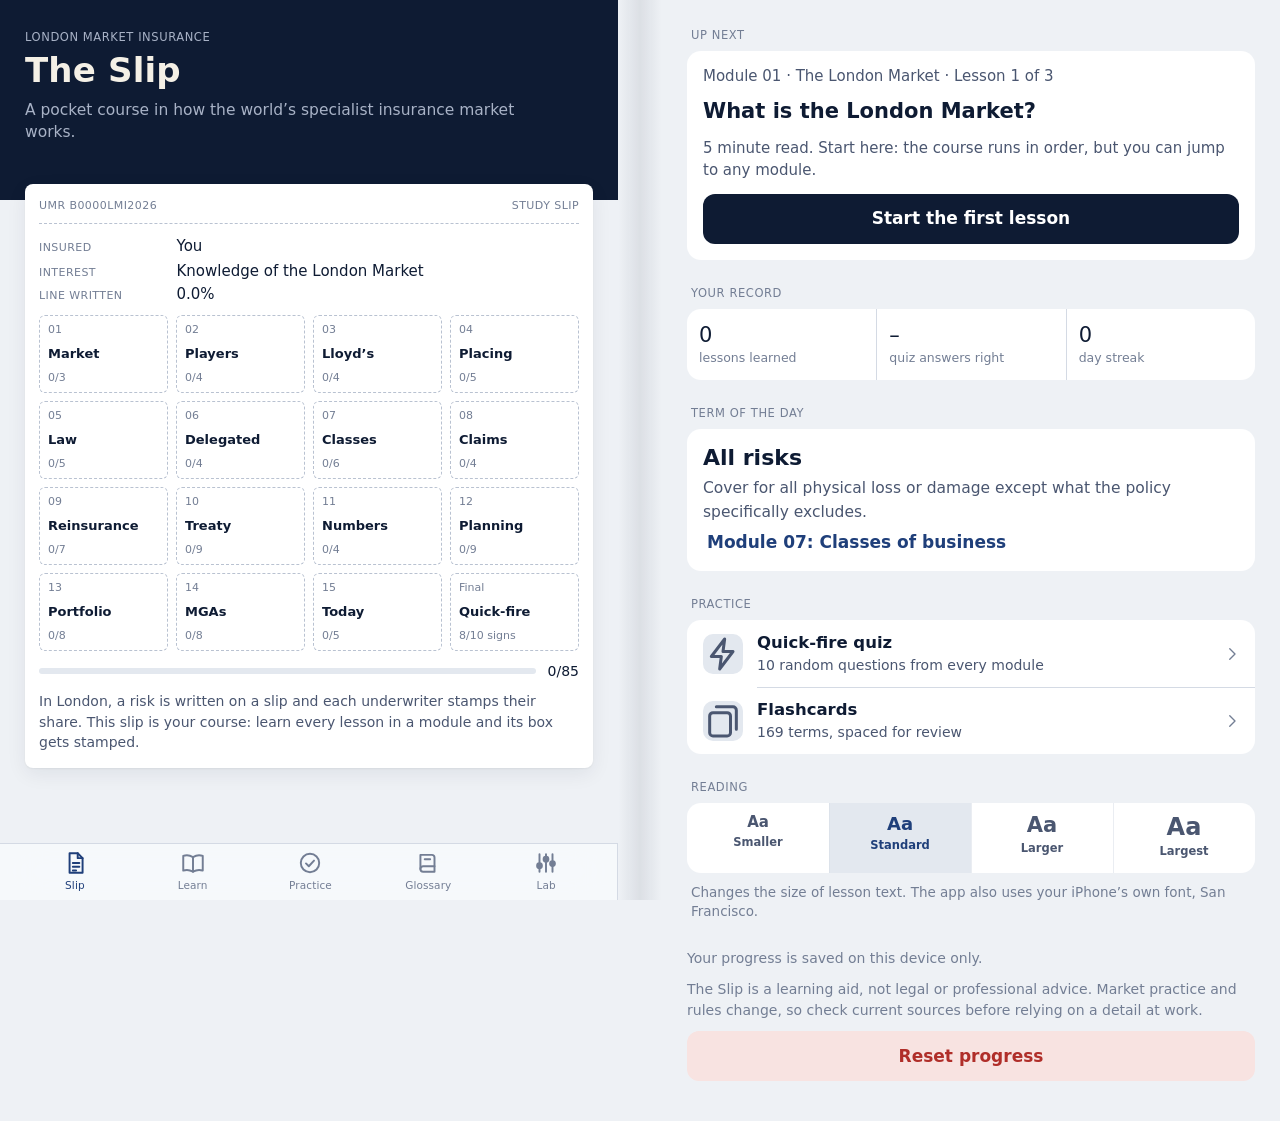
==== commit 48ebac6a: "Move the back control to the bottom right, within thumb reach On the unfolded iPhone Duo and on phon" ====
--- a/lm-academy/index.html
+++ b/lm-academy/index.html
@@ -19,6 +19,7 @@
 <body>
 <!-- app:start -->
 <main id="app" aria-live="polite"></main>
+<a class="backfab" id="backfab" href="#home" hidden><svg viewBox="0 0 24 24" fill="none" stroke="currentColor" stroke-width="2.2" stroke-linecap="round" stroke-linejoin="round" aria-hidden="true"><path d="M15 5l-7 7 7 7"/></svg><span>Back</span></a>
 <nav class="tabbar" aria-label="Sections">
   <div class="tabbar-inner">
     <a class="tab" data-tab="home" href="#home"><svg viewBox="0 0 24 24" fill="none" stroke="currentColor" stroke-width="1.8" stroke-linecap="round" stroke-linejoin="round" aria-hidden="true"><path d="M7 3h7.5L19 7.5V21H7z"/><path d="M14.5 3v4.5H19"/><path d="M10 12h6M10 15.5h6M10 19h3"/></svg><span>Slip</span></a>
--- a/lm-academy/css/app.css
+++ b/lm-academy/css/app.css
@@ -1202,3 +1202,35 @@
 .textsize span { font-weight: 650; line-height: 1; }
 .ts-s { font-size: 15px; } .ts-m { font-size: 18px; } .ts-l { font-size: 21px; } .ts-xl { font-size: 24px; }
 .search-snip mark { background: color-mix(in srgb, var(--c2) 28%, transparent); color: inherit; border-radius: 3px; padding: 0 1px; }
+
+/* ---------- back button within thumb reach ---------- */
+.mast-back { display: none; }
+.mast-top { min-height: 8px; }
+.backfab {
+  position: fixed;
+  z-index: 32;
+  right: max(16px, env(safe-area-inset-right, 0px));
+  bottom: calc(var(--tabbar-h) + env(safe-area-inset-bottom, 0px) + 14px);
+  display: inline-flex;
+  align-items: center;
+  gap: 4px;
+  max-width: 62vw;
+  min-height: 50px;
+  padding: 0 18px 0 12px;
+  border-radius: 999px;
+  background: var(--action);
+  color: var(--action-ink);
+  font-size: 16px;
+  font-weight: 600;
+  text-decoration: none;
+  box-shadow: 0 4px 16px rgba(5, 11, 23, 0.28);
+}
+.backfab svg { width: 22px; height: 22px; flex: none; }
+.backfab span { overflow: hidden; text-overflow: ellipsis; white-space: nowrap; }
+.backfab:active { transform: scale(0.96); }
+body.has-back #app { padding-bottom: calc(var(--tabbar-h) + 100px); }
+@media (min-width: 760px) and (min-aspect-ratio: 5/4), (horizontal-viewport-segments: 2) {
+  /* unfolded: bottom right of the right page, where the right thumb rests */
+  .backfab { bottom: calc(env(safe-area-inset-bottom, 0px) + 18px); max-width: 40vw; }
+  body.has-back .page-r, body.has-back .mapview { padding-bottom: calc(env(safe-area-inset-bottom, 0px) + 96px); }
+}
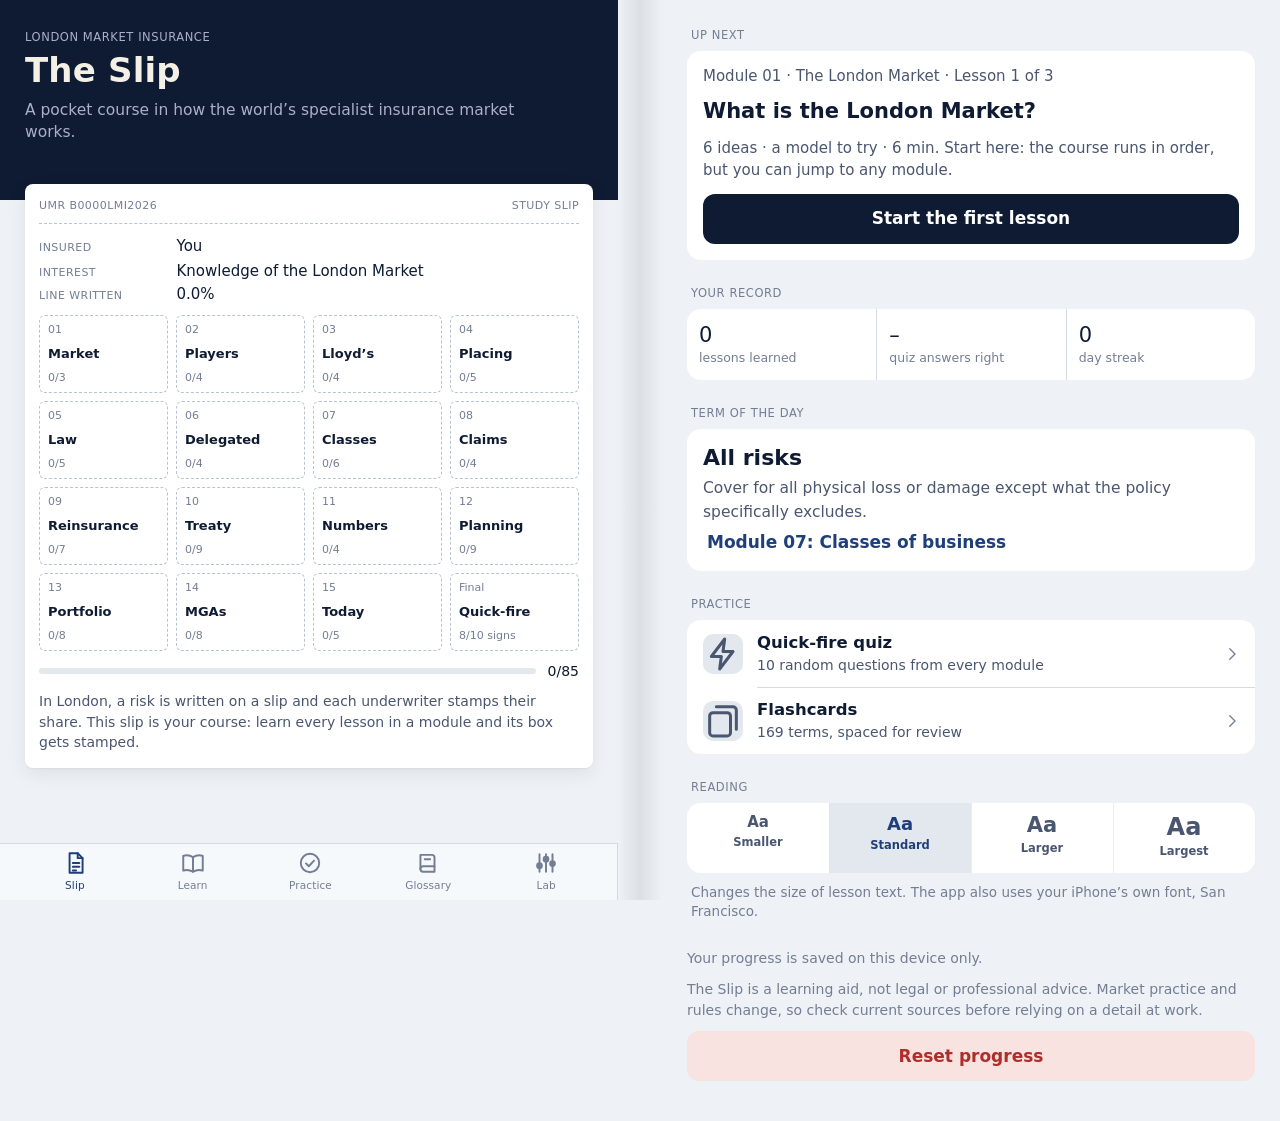
==== commit 6f0e42a7: "Update LM academy to diagram-first lessons with slider models Every lesson in The Slip is now an int" ====
--- a/lm-academy/index.html
+++ b/lm-academy/index.html
@@ -19,7 +19,7 @@
 <body>
 <!-- app:start -->
 <main id="app" aria-live="polite"></main>
-<a class="backfab" id="backfab" href="#home" hidden><svg viewBox="0 0 24 24" fill="none" stroke="currentColor" stroke-width="2.2" stroke-linecap="round" stroke-linejoin="round" aria-hidden="true"><path d="M15 5l-7 7 7 7"/></svg><span>Back</span></a>
+<a class="backfab" id="backfab" href="#home" hidden><svg viewBox="0 0 24 24" fill="none" stroke="currentColor" stroke-width="2" stroke-linecap="round" stroke-linejoin="round" aria-hidden="true"><path d="M15 5l-7 7 7 7"/></svg><span>Back</span></a>
 <nav class="tabbar" aria-label="Sections">
   <div class="tabbar-inner">
     <a class="tab" data-tab="home" href="#home"><svg viewBox="0 0 24 24" fill="none" stroke="currentColor" stroke-width="1.8" stroke-linecap="round" stroke-linejoin="round" aria-hidden="true"><path d="M7 3h7.5L19 7.5V21H7z"/><path d="M14.5 3v4.5H19"/><path d="M10 12h6M10 15.5h6M10 19h3"/></svg><span>Slip</span></a>
@@ -47,7 +47,7 @@
 <script src="js/modules/m14.js"></script>
 <script src="js/modules/m15.js"></script>
 <script src="js/glossary.js"></script>
-<script src="js/figures.js"></script>
+<script src="js/explore.js"></script>
 <script src="js/app.js"></script>
 </body>
 </html>
--- a/lm-academy/css/app.css
+++ b/lm-academy/css/app.css
@@ -951,7 +951,7 @@
   z-index: 1;
   display: grid;
   grid-template-columns: repeat(var(--cols), minmax(0, 1fr));
-  column-gap: 18px;
+  column-gap: var(--gx, 18px);
   row-gap: var(--gy, 40px);
   align-items: center;
 }
@@ -968,8 +968,11 @@
   line-height: 1.3;
   overflow-wrap: break-word;
 }
-.node b { display: block; font-size: 14px; font-weight: 650; line-height: 1.25; }
-.node span { display: block; margin-top: 2px; color: var(--ink-2); }
+.node b { display: block; font-size: 14px; font-weight: 650; line-height: 1.25; -webkit-hyphens: auto; hyphens: auto; }
+.node span { display: block; margin-top: 2px; color: var(--ink-2); -webkit-hyphens: auto; hyphens: auto; }
+/* three boxes across: a touch smaller, so whole words fit */
+.g3 .node { padding: 8px 6px; font-size: 11.5px; }
+.g3 .node b { font-size: 13px; }
 .node .step { display: inline-grid; place-items: center; width: 20px; height: 20px; margin: 0 auto 4px; border-radius: 50%; background: var(--sunk); color: var(--ink-2); font-size: 11.5px; font-weight: 700; }
 .node.tone-ink { background: var(--mast); color: var(--mast-ink); box-shadow: none; }
 .node.tone-ink span { color: var(--mast-ink-2); }
@@ -979,13 +982,13 @@
 .node.tone-bad { background: var(--bad-soft); box-shadow: inset 0 0 0 1.5px var(--bad); }
 .node.tone-q { background: var(--sunk); box-shadow: none; }
 @container (max-width: 420px) {
-  .graph { grid-template-columns: repeat(var(--cols-n), minmax(0, 1fr)); column-gap: 12px; }
+  .graph { grid-template-columns: repeat(var(--cols-n), minmax(0, 1fr)); column-gap: var(--gx, 12px); }
   .graph .node { grid-row: var(--rn); grid-column: var(--cn) / span var(--sn); }
 }
 
 /* stacked bars */
 .bars { display: flex; flex-direction: column; gap: 14px; }
-.bars.has-mark { padding-bottom: 14px; }
+.bars.has-mark { padding-bottom: 22px; }
 .bars-head { display: flex; justify-content: space-between; gap: 10px; margin-bottom: 5px; font-size: 13.5px; line-height: 1.3; }
 .bars-head b { font-weight: 600; min-width: 0; }
 .bars-head span { color: var(--ink-3); font-variant-numeric: tabular-nums; white-space: nowrap; }
@@ -1004,6 +1007,7 @@
 .s-open, .s-c1l { background: color-mix(in srgb, var(--c1) 30%, var(--card)); color: var(--ink); }
 .s-total { background: var(--ink-2); color: var(--paper); }
 .s-idle { background: var(--sunk); box-shadow: inset 0 0 0 1px var(--rule-strong); }
+.s-none { background: transparent; box-shadow: none; }
 .s-hatch { background: repeating-linear-gradient(-45deg, var(--sunk) 0 6px, var(--rule) 6px 7px); }
 .fig-legend { display: flex; flex-wrap: wrap; gap: 6px 14px; font-size: 12.5px; color: var(--ink-2); }
 .fig-legend span { display: inline-flex; align-items: center; gap: 6px; }
@@ -1203,34 +1207,262 @@
 .ts-s { font-size: 15px; } .ts-m { font-size: 18px; } .ts-l { font-size: 21px; } .ts-xl { font-size: 24px; }
 .search-snip mark { background: color-mix(in srgb, var(--c2) 28%, transparent); color: inherit; border-radius: 3px; padding: 0 1px; }
 
-/* ---------- back button within thumb reach ---------- */
+/* ---------- back button: round frosted control at the top right, like Safari's on iPhone Duo ---------- */
+:root { --glass: rgba(120, 120, 128, 0.52); --glass-edge: rgba(255, 255, 255, 0.28); --glass-ink: #ffffff; }
 .mast-back { display: none; }
 .mast-top { min-height: 8px; }
 .backfab {
   position: fixed;
   z-index: 32;
-  right: max(16px, env(safe-area-inset-right, 0px));
-  bottom: calc(var(--tabbar-h) + env(safe-area-inset-bottom, 0px) + 14px);
+  top: calc(env(safe-area-inset-top, 0px) + 12px);
+  right: max(12px, env(safe-area-inset-right, 0px));
+  width: 50px;
+  height: 50px;
+  border-radius: 50%;
+  display: grid;
+  place-items: center;
+  background: var(--glass);
+  -webkit-backdrop-filter: blur(20px) saturate(180%);
+  backdrop-filter: blur(20px) saturate(180%);
+  box-shadow: inset 0 0 0 0.5px var(--glass-edge), 0 2px 10px rgba(0, 0, 0, 0.12);
+  color: var(--glass-ink);
+  text-decoration: none;
+}
+.backfab svg { width: 26px; height: 26px; margin-left: -2px; }
+.backfab span { position: absolute; width: 1px; height: 1px; overflow: hidden; clip: rect(0 0 0 0); white-space: nowrap; }
+.backfab:active { transform: scale(0.94); opacity: 0.85; }
+@media (min-width: 760px) and (min-aspect-ratio: 5/4), (horizontal-viewport-segments: 2) {
+  /* unfolded: the right page keeps a clear strip for the control, as Safari does */
+  body.has-back .page-r .wrap, body.has-back .mapview .wrap { padding-right: max(76px, env(safe-area-inset-right, 0px)); }
+}
+
+/* ---------- diagram lessons: tap a box, read how it connects ----------
+   Phone and cover screen: the diagram fills the page and the explanation rises as a sheet.
+   Unfolded: the diagram stays on the left page, the explanation sits on the right page. */
+.scene-tabs.spread-only { display: none; }
+.stage { display: flex; flex-direction: column; gap: 14px; padding-top: 16px; }
+.stage .scene { display: flex; flex-direction: column; gap: 14px; }
+.lesson-r { padding-top: 16px; }
+.lesson-r > .scene + .stack, .lesson-r > .stack { padding-top: 22px; }
+
+.scene-tabs { display: flex; gap: 3px; padding: 3px; border-radius: 12px; background: var(--sunk); }
+.scene-tabs button {
+  flex: 1 1 0;
+  min-width: 0;
+  min-height: 40px;
   display: inline-flex;
   align-items: center;
+  justify-content: center;
+  gap: 6px;
+  padding: 0 10px;
+  border: 0;
+  border-radius: 9px;
+  background: transparent;
+  color: var(--ink-2);
+  font-size: 14.5px;
+  font-weight: 600;
+  cursor: pointer;
+}
+.scene-tabs button span { overflow: hidden; text-overflow: ellipsis; white-space: nowrap; }
+.scene-tabs button svg { width: 18px; height: 18px; flex: none; }
+.scene-tabs button[aria-selected="true"] { background: var(--card); color: var(--ink); box-shadow: 0 1px 3px rgba(14, 27, 51, 0.14); }
+/* four or more parts: icon above a label that may wrap */
+.scene-tabs.many button { flex-direction: column; gap: 2px; min-height: 52px; padding: 5px 4px; font-size: 12.5px; line-height: 1.15; }
+.scene-tabs.many button span { white-space: normal; text-align: center; overflow: visible; }
+.scene-tabs.many button svg { width: 17px; height: 17px; }
+
+.intro-card { background: var(--card); border-radius: var(--r); padding: 14px 16px; display: flex; flex-direction: column; gap: 10px; font-size: calc(16px * var(--fs)); line-height: 1.5; }
+.intro-card p { margin: 0; }
+.intro-row { display: flex; align-items: center; justify-content: space-between; gap: 10px 14px; flex-wrap: wrap; margin-top: 2px; }
+.intro-row .btn { min-height: 42px; padding-inline: 14px 16px; font-size: 15.5px; }
+.intro-prog { font-size: 13px; font-weight: 600; color: var(--ink-3); }
+
+.figure.diagram { padding: 18px 14px 16px; }
+.fig.live .graph { row-gap: var(--gy, 40px); }
+button.node {
+  display: block;
+  width: 100%;
+  border: 0;
+  font-family: inherit;
+  color: inherit;
+  cursor: pointer;
+  position: relative;
+  -webkit-user-select: none;
+  user-select: none;
+  touch-action: manipulation;
+  transition: opacity 0.2s, box-shadow 0.2s, transform 0.12s;
+}
+button.node:active { transform: scale(0.97); }
+button.node:not(.seen)::after {
+  content: "";
+  position: absolute;
+  top: -4px;
+  right: -4px;
+  width: 11px;
+  height: 11px;
+  border-radius: 50%;
+  background: var(--c2);
+  box-shadow: 0 0 0 2px var(--card);
+}
+.node.is-near { box-shadow: inset 0 0 0 2px var(--tint); }
+.node.is-sel { box-shadow: inset 0 0 0 3px var(--tint), 0 6px 18px rgba(14, 27, 51, 0.18); }
+.node.tone-ink.is-sel, .node.tone-ink.is-near { box-shadow: 0 0 0 3px var(--c2), 0 6px 18px rgba(14, 27, 51, 0.2); }
+.node.is-dim { opacity: 0.3; }
+.fig.live .edges path, .fig.live .edges polygon, .fig.live .edge-label { transition: opacity 0.2s; }
+.edges path.is-on { stroke: var(--tint); stroke-width: 2.6; }
+.edges polygon.is-on { fill: var(--tint); }
+.edges .is-dim { opacity: 0.2; }
+.edge-label.is-dim { opacity: 0.28; }
+button.edge-label {
+  border: 0;
+  font-family: inherit;
+  cursor: pointer;
+  pointer-events: auto;
+  box-shadow: inset 0 0 0 1px var(--rule-strong);
+  touch-action: manipulation;
+}
+button.edge-label::before { content: ""; position: absolute; inset: -8px -4px; }
+.edge-label.is-on { color: var(--tint); box-shadow: inset 0 0 0 1.5px var(--tint); }
+
+/* the explanation */
+.teach { background: var(--card); border-radius: 18px; }
+.teach-card { padding: 16px 16px 14px; display: flex; flex-direction: column; gap: 12px; }
+.teach-top { display: flex; align-items: center; justify-content: space-between; gap: 10px; margin-bottom: -6px; }
+.teach-step { margin: 0; font: 600 12px/1.3 var(--f-label); letter-spacing: 0.05em; text-transform: uppercase; color: var(--ink-3); }
+.teach-x { flex: none; width: 34px; height: 34px; display: grid; place-items: center; border: 0; border-radius: 50%; background: var(--sunk); color: var(--ink-2); cursor: pointer; }
+.teach-x svg { width: 16px; height: 16px; }
+.teach-title { margin: 0; font: 700 calc(24px * var(--fs))/1.2 var(--f-display); }
+.teach-arrow { color: var(--ink-3); font-weight: 400; }
+.teach-sub { margin: -6px 0 0; color: var(--ink-2); font-size: calc(15px * var(--fs)); line-height: 1.4; }
+.teach-body { display: flex; flex-direction: column; gap: 10px; font-size: calc(16.5px * var(--fs)); line-height: 1.55; }
+.teach-body p { margin: 0; }
+.teach-body strong { font-weight: 650; }
+.teach .callout p { font-size: calc(16px * var(--fs)); }
+.teach-h { margin: 4px 0 -4px; font: 600 12px/1.3 var(--f-label); letter-spacing: 0.05em; text-transform: uppercase; color: var(--ink-3); }
+.links { display: flex; flex-direction: column; gap: 8px; }
+.link {
+  display: flex;
+  flex-direction: column;
   gap: 4px;
-  max-width: 62vw;
+  width: 100%;
+  padding: 10px 12px 11px;
+  border: 0;
+  border-radius: 12px;
+  background: var(--sunk);
+  color: inherit;
+  font-family: inherit;
+  text-align: left;
+  cursor: pointer;
+}
+.link:active { background: var(--rule); }
+.link-head { display: flex; align-items: center; gap: 8px; font-size: calc(15.5px * var(--fs)); line-height: 1.3; }
+.link-dir { flex: none; color: var(--tint); font-weight: 700; }
+.link-head b { font-weight: 650; }
+.link-head em { padding: 1px 7px; border-radius: 6px; background: var(--card); color: var(--ink-2); font-size: 12px; font-style: normal; font-weight: 600; white-space: nowrap; }
+.link-head .chev { flex: none; margin-left: auto; width: 16px; height: 16px; color: var(--ink-3); }
+.link-text { font-size: calc(15px * var(--fs)); line-height: 1.5; color: var(--ink-2); }
+.teach-nav { display: grid; grid-template-columns: minmax(0, 1fr) minmax(0, 1fr); gap: 8px; margin-top: 2px; }
+.tnav {
+  display: flex;
+  align-items: center;
+  gap: 6px;
+  min-width: 0;
   min-height: 50px;
-  padding: 0 18px 0 12px;
-  border-radius: 999px;
-  background: var(--action);
-  color: var(--action-ink);
-  font-size: 16px;
-  font-weight: 600;
-  text-decoration: none;
-  box-shadow: 0 4px 16px rgba(5, 11, 23, 0.28);
-}
-.backfab svg { width: 22px; height: 22px; flex: none; }
-.backfab span { overflow: hidden; text-overflow: ellipsis; white-space: nowrap; }
-.backfab:active { transform: scale(0.96); }
-body.has-back #app { padding-bottom: calc(var(--tabbar-h) + 100px); }
+  padding: 6px 10px;
+  border: 0;
+  border-radius: 12px;
+  background: var(--sunk);
+  color: inherit;
+  font-family: inherit;
+  text-align: left;
+  cursor: pointer;
+}
+.tnav.next { grid-column: 2; justify-content: flex-end; text-align: right; background: var(--action); color: var(--action-ink); }
+.tnav span { display: flex; flex-direction: column; min-width: 0; font-size: 14.5px; font-weight: 600; line-height: 1.25; overflow-wrap: anywhere; }
+.tnav small { font-size: 11px; font-weight: 600; letter-spacing: 0.04em; text-transform: uppercase; opacity: 0.72; }
+.tnav svg { flex: none; width: 18px; height: 18px; }
+.tnav:active { opacity: 0.85; }
+.teach-hint { margin: -4px 0 0; font-size: 13.5px; line-height: 1.4; color: var(--ink-3); text-align: center; }
+.teach-done { display: flex; align-items: center; gap: 12px; padding: 10px 12px; border-radius: 12px; background: var(--good-soft); }
+.teach-done p { margin: 0; font-size: 14.5px; line-height: 1.4; }
+.teach-done .stamp { flex: none; }
+.parts { margin-top: 2px; }
+button.row { width: 100%; border: 0; background: transparent; color: inherit; font-family: inherit; text-align: left; cursor: pointer; }
+
+/* phone and cover screen: a sheet that rises from the bottom; the tab bar steps aside */
+.teach {
+  position: fixed;
+  left: max(8px, env(safe-area-inset-left, 0px));
+  right: max(8px, env(safe-area-inset-right, 0px));
+  bottom: calc(env(safe-area-inset-bottom, 0px) + 8px);
+  z-index: 45;
+  max-height: min(58vh, 560px);
+  overflow-y: auto;
+  overscroll-behavior: contain;
+  box-shadow: 0 -2px 30px rgba(14, 27, 51, 0.24), 0 0 0 0.5px var(--rule);
+  transform: translateY(calc(100% + 32px));
+  visibility: hidden;
+  transition: transform 0.3s cubic-bezier(0.2, 0.8, 0.2, 1), visibility 0s linear 0.3s;
+}
+.teach.open { transform: none; visibility: visible; transition: transform 0.3s cubic-bezier(0.2, 0.8, 0.2, 1); }
+.teach .teach-start { display: none; }
+.teach .teach-nav { position: sticky; bottom: -14px; margin: 0 -16px -14px; padding: 10px 16px 14px; background: var(--card); box-shadow: 0 -0.5px 0 var(--rule); }
+.tabbar { transition: transform 0.25s ease; }
+body.sheet-open .tabbar { transform: translateY(110%); }
+body.sheet-open #app { padding-bottom: calc(var(--sheet-h, 50vh) + 40px); }
+
+/* try-it models */
+.x-block { display: flex; flex-direction: column; gap: 16px; }
+.x-slot:empty { display: none; }
+.x-fig { gap: 12px; }
+.x-read { display: grid; grid-template-columns: repeat(auto-fit, minmax(96px, 1fr)); gap: 8px; margin: 0; }
+.x-read.n4 { grid-template-columns: repeat(2, minmax(0, 1fr)); }
+.x-read > div { min-width: 0; padding: 8px 10px; border-radius: 10px; background: var(--sunk); }
+.x-read dt { font-size: 11px; font-weight: 600; line-height: 1.3; letter-spacing: 0.04em; text-transform: uppercase; color: var(--ink-3); }
+.x-read dd { margin: 2px 0 0; font: 700 19px/1.2 var(--f-display); font-variant-numeric: tabular-nums; overflow-wrap: anywhere; }
+.x-read .t-good dd { color: var(--good); }
+.x-read .t-bad dd { color: var(--bad); }
+.x-read .t-c1 dd { color: var(--c1); }
+.x-read .t-c2 dd { color: var(--c2); }
+.x-controls { display: flex; flex-direction: column; gap: 14px; }
+.x-ask { margin: 0; font-size: calc(17px * var(--fs)); font-weight: 600; line-height: 1.45; }
+.x-insight { display: flex; flex-direction: column; gap: 8px; padding: 14px 16px; border-radius: var(--r); background: var(--card); box-shadow: inset 3px 0 0 var(--c2); }
+.x-insight h3 { margin: 0; font: 600 12px/1.3 var(--f-label); letter-spacing: 0.05em; text-transform: uppercase; color: var(--ink-3); }
+.x-insight > div { display: flex; flex-direction: column; gap: 8px; font-size: calc(16px * var(--fs)); line-height: 1.5; }
+.x-insight p { margin: 0; }
+.x-insight strong { font-weight: 650; }
+/* on a phone the picture stays in view while the sliders move */
+.x-slot[data-slot="inline"] {
+  position: sticky;
+  top: env(safe-area-inset-top, 0px);
+  z-index: 5;
+  margin: -8px -16px 0;
+  padding: 8px 16px 10px;
+  background: var(--paper);
+}
+.x-slot[data-slot="inline"] .x-fig { box-shadow: 0 6px 16px -10px rgba(14, 27, 51, 0.35); }
+
 @media (min-width: 760px) and (min-aspect-ratio: 5/4), (horizontal-viewport-segments: 2) {
-  /* unfolded: bottom right of the right page, where the right thumb rests */
-  .backfab { bottom: calc(env(safe-area-inset-bottom, 0px) + 18px); max-width: 40vw; }
-  body.has-back .page-r, body.has-back .mapview { padding-bottom: calc(env(safe-area-inset-bottom, 0px) + 96px); }
-}
+  .phone-only, .scene-tabs.phone-only { display: none; }
+  .scene-tabs.spread-only { display: flex; margin-bottom: 14px; }
+  .stage { padding-top: 12px; }
+  .x-slot[data-slot="stage-ins"] { margin-top: 2px; }
+  .page-l.stage-page .mast { padding-block: 4px 16px; }
+  .page-l.stage-page .mast-title { font-size: 24px; }
+  .page-l.stage-page .mast-sub { display: none; }
+  .page-l.stage-page .kicker { margin-top: 6px; }
+  .page-l.stage-page .mast-progress { margin-top: 12px; }
+  .teach {
+    position: static;
+    max-height: none;
+    overflow: visible;
+    transform: none;
+    visibility: visible;
+    transition: none;
+    box-shadow: var(--shadow);
+  }
+  .teach .teach-start { display: flex; }
+  .teach .teach-nav { position: static; margin: 2px 0 0; padding: 0; box-shadow: none; background: none; }
+  body.sheet-open .tabbar { transform: none; }
+  body.sheet-open #app { padding-bottom: 0; }
+}
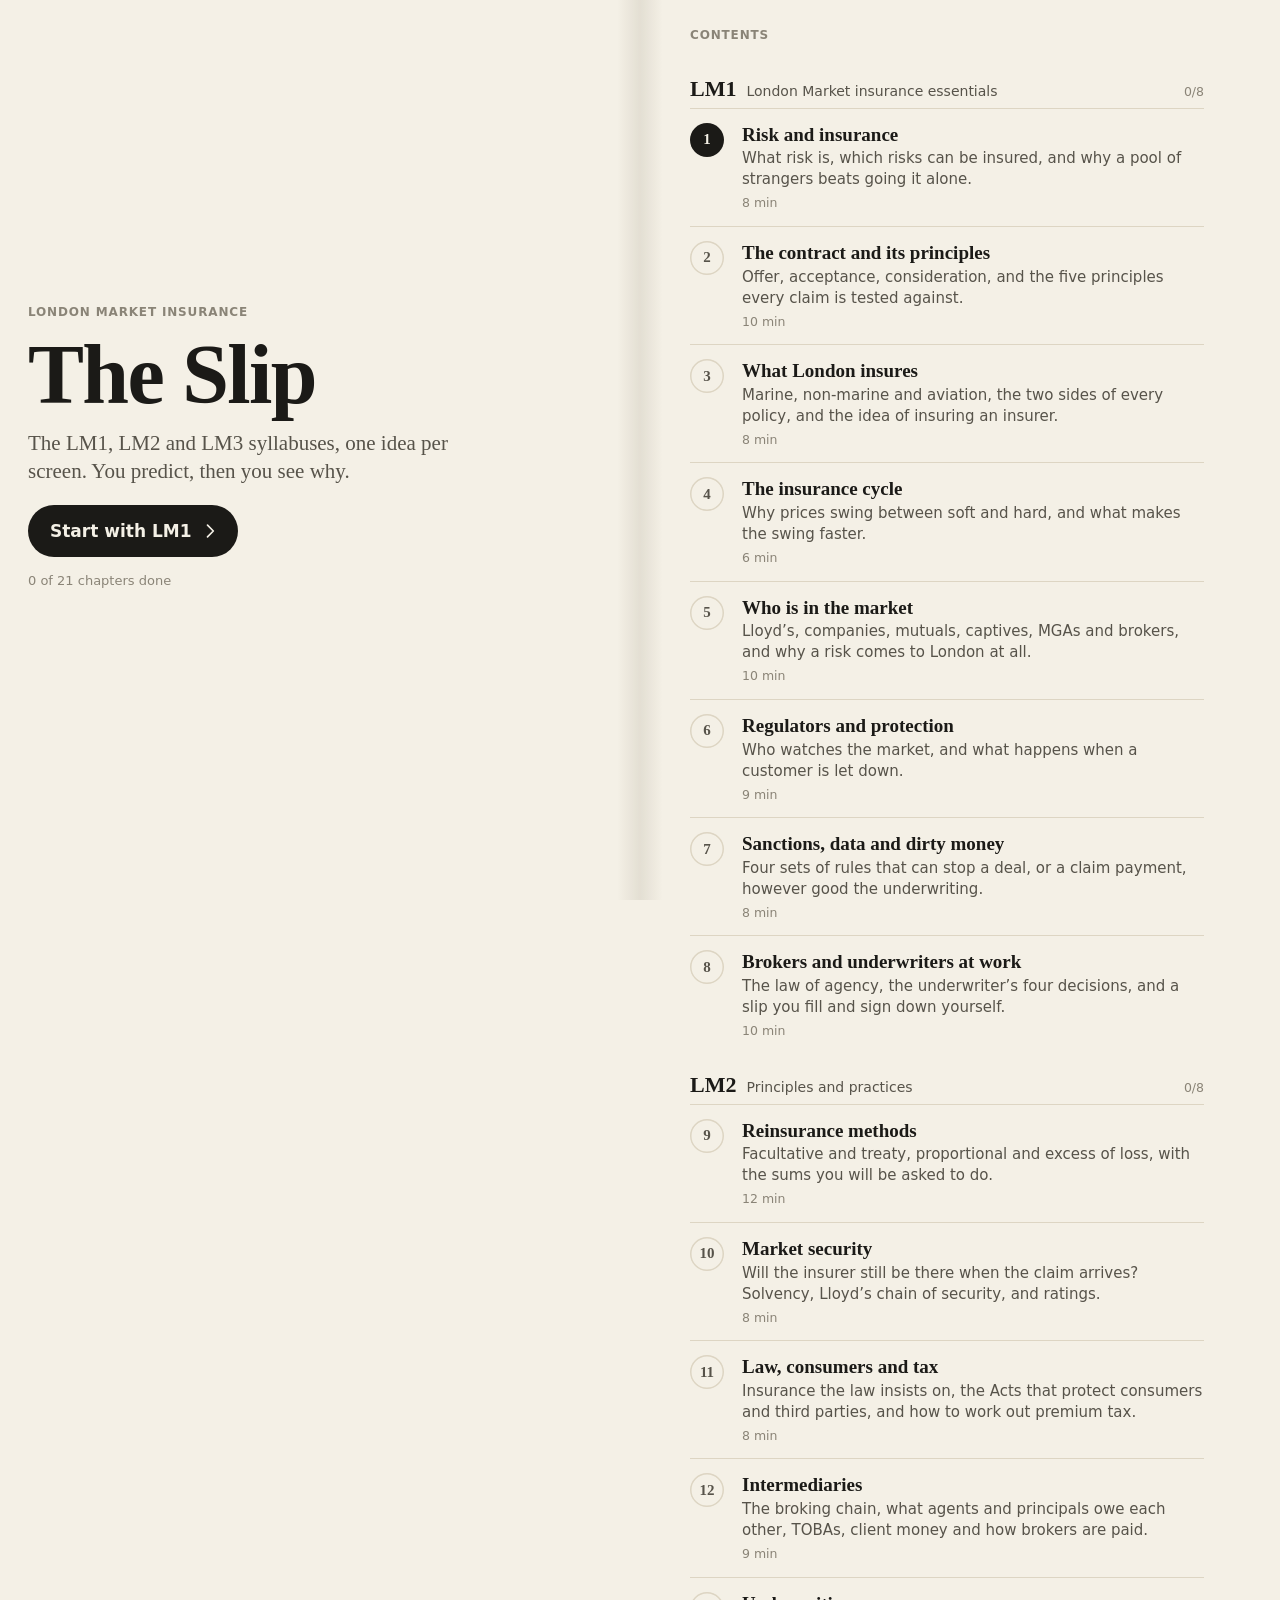
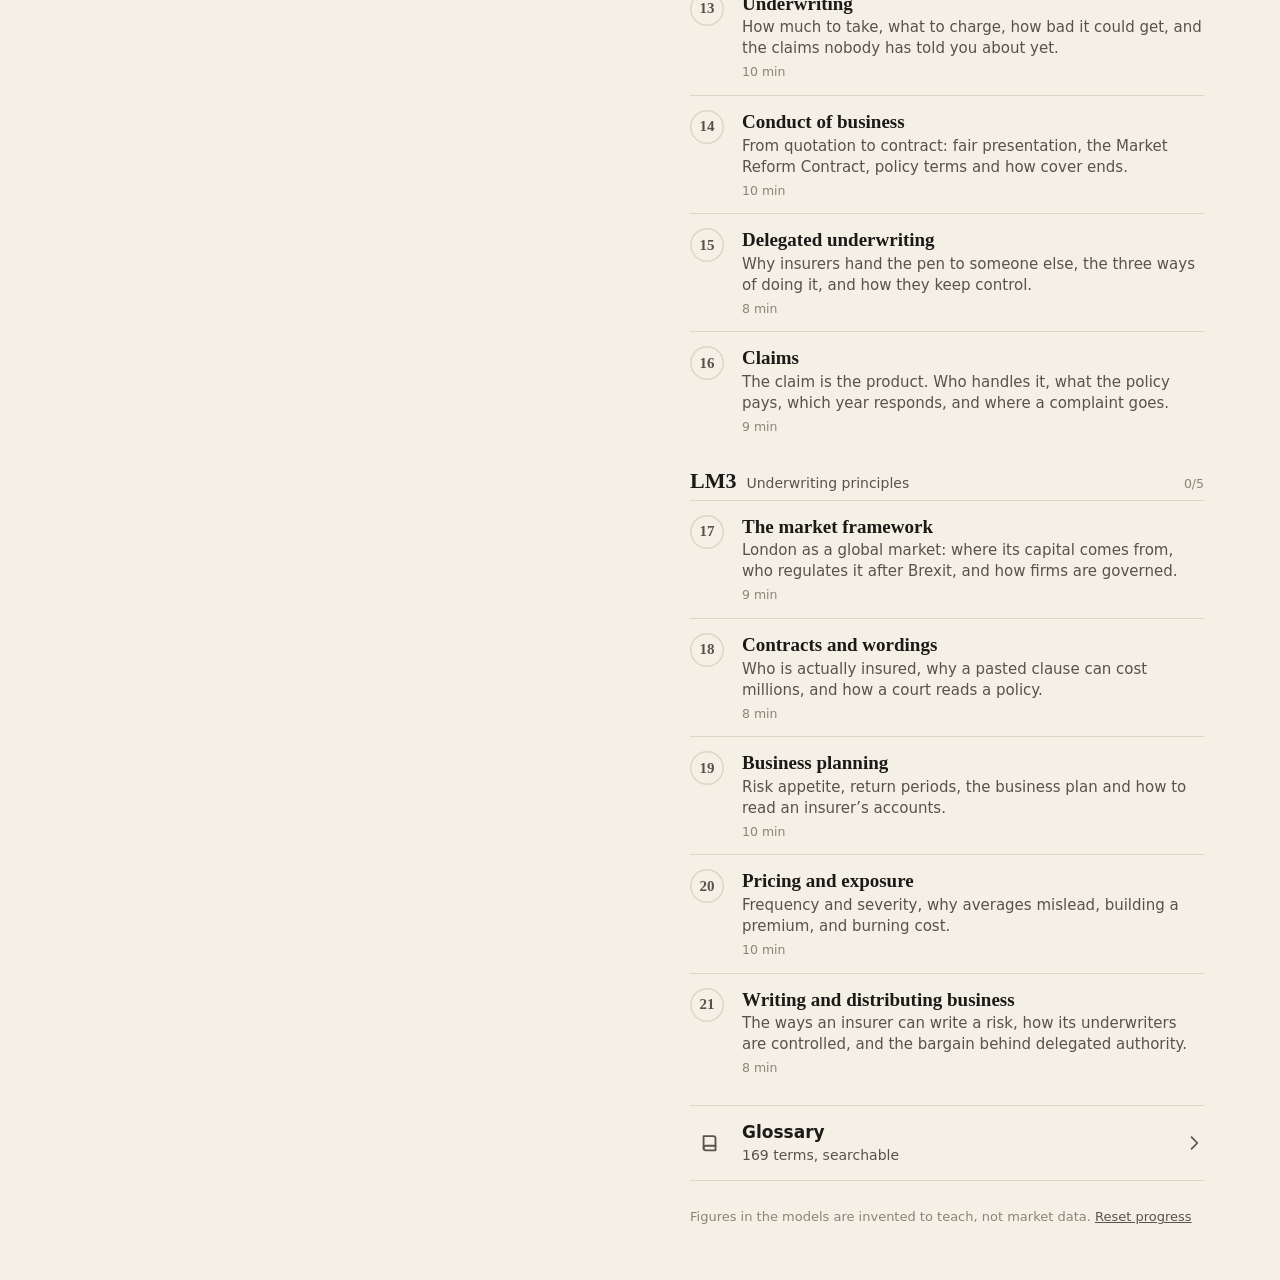
==== commit 2c64fb60: "LM academy: rebuild as a step-by-step LM1, LM2 and LM3 course Replace the diagram lessons with a ste" ====
--- a/lm-academy/index.html
+++ b/lm-academy/index.html
@@ -4,11 +4,12 @@
   <meta charset="utf-8">
   <meta name="viewport" content="width=device-width, initial-scale=1, viewport-fit=cover">
   <title>The Slip</title>
-  <meta name="description" content="A pocket course in London Market insurance: Lloyd’s, placement, reinsurance, claims and law, with quizzes, flashcards and interactive tools.">
-  <meta name="theme-color" content="#0e1b33">
+  <meta name="description" content="London Market insurance in eleven short, interactive chapters: predict, see why, and try the numbers yourself.">
+  <meta name="theme-color" content="#f4f0e6" media="(prefers-color-scheme: light)">
+  <meta name="theme-color" content="#131210" media="(prefers-color-scheme: dark)">
   <meta name="apple-mobile-web-app-capable" content="yes">
   <meta name="mobile-web-app-capable" content="yes">
-  <meta name="apple-mobile-web-app-status-bar-style" content="black-translucent">
+  <meta name="apple-mobile-web-app-status-bar-style" content="default">
   <meta name="apple-mobile-web-app-title" content="The Slip">
   <meta name="format-detection" content="telephone=no">
   <link rel="apple-touch-icon" href="icons/apple-touch-icon.png">
@@ -18,36 +19,32 @@
 </head>
 <body>
 <!-- app:start -->
-<main id="app" aria-live="polite"></main>
-<a class="backfab" id="backfab" href="#home" hidden><svg viewBox="0 0 24 24" fill="none" stroke="currentColor" stroke-width="2" stroke-linecap="round" stroke-linejoin="round" aria-hidden="true"><path d="M15 5l-7 7 7 7"/></svg><span>Back</span></a>
-<nav class="tabbar" aria-label="Sections">
-  <div class="tabbar-inner">
-    <a class="tab" data-tab="home" href="#home"><svg viewBox="0 0 24 24" fill="none" stroke="currentColor" stroke-width="1.8" stroke-linecap="round" stroke-linejoin="round" aria-hidden="true"><path d="M7 3h7.5L19 7.5V21H7z"/><path d="M14.5 3v4.5H19"/><path d="M10 12h6M10 15.5h6M10 19h3"/></svg><span>Slip</span></a>
-    <a class="tab" data-tab="learn" href="#learn"><svg viewBox="0 0 24 24" fill="none" stroke="currentColor" stroke-width="1.8" stroke-linecap="round" stroke-linejoin="round" aria-hidden="true"><path d="M3 5.5c2.7-1 5.7-.9 9 1 3.3-1.9 6.3-2 9-1V19c-2.7-1-5.7-.9-9 1-3.3-1.9-6.3-2-9-1z"/><path d="M12 6.5V20"/></svg><span>Learn</span></a>
-    <a class="tab" data-tab="practice" href="#practice"><svg viewBox="0 0 24 24" fill="none" stroke="currentColor" stroke-width="1.8" stroke-linecap="round" stroke-linejoin="round" aria-hidden="true"><circle cx="12" cy="12" r="8.5"/><path d="M8.3 12.4l2.6 2.6 4.8-5.2"/></svg><span>Practice</span></a>
-    <a class="tab" data-tab="glossary" href="#glossary"><svg viewBox="0 0 24 24" fill="none" stroke="currentColor" stroke-width="1.8" stroke-linecap="round" stroke-linejoin="round" aria-hidden="true"><path d="M5 4.5h10.5A2.5 2.5 0 0 1 18 7v13H7.5A2.5 2.5 0 0 1 5 17.5z"/><path d="M5 17.5A2.5 2.5 0 0 1 7.5 15H18"/><path d="M9 8.5h5"/></svg><span>Glossary</span></a>
-    <a class="tab" data-tab="lab" href="#lab"><svg viewBox="0 0 24 24" fill="none" stroke="currentColor" stroke-width="1.8" stroke-linecap="round" stroke-linejoin="round" aria-hidden="true"><path d="M6 4v16M12 4v16M18 4v16"/><circle cx="6" cy="14.5" r="2.2" fill="currentColor"/><circle cx="12" cy="8.5" r="2.2" fill="currentColor"/><circle cx="18" cy="12.5" r="2.2" fill="currentColor"/></svg><span>Lab</span></a>
-  </div>
-</nav>
+<div id="app"></div>
+<a class="backfab" id="backfab" href="#home" hidden aria-label="Back to contents"><svg viewBox="0 0 24 24" fill="none" stroke="currentColor" stroke-width="2" stroke-linecap="round" stroke-linejoin="round" aria-hidden="true"><path d="M15 5l-7 7 7 7"/></svg><span>Contents</span></a>
 <!-- app:end -->
-<script src="js/course.js"></script>
-<script src="js/modules/m01.js"></script>
-<script src="js/modules/m02.js"></script>
-<script src="js/modules/m03.js"></script>
-<script src="js/modules/m04.js"></script>
-<script src="js/modules/m05.js"></script>
-<script src="js/modules/m06.js"></script>
-<script src="js/modules/m07.js"></script>
-<script src="js/modules/m08.js"></script>
-<script src="js/modules/m09.js"></script>
-<script src="js/modules/m10.js"></script>
-<script src="js/modules/m11.js"></script>
-<script src="js/modules/m12.js"></script>
-<script src="js/modules/m13.js"></script>
-<script src="js/modules/m14.js"></script>
-<script src="js/modules/m15.js"></script>
 <script src="js/glossary.js"></script>
-<script src="js/explore.js"></script>
+<script src="js/kit.js"></script>
+<script src="js/chapters/c01.js"></script>
+<script src="js/chapters/c02.js"></script>
+<script src="js/chapters/c03.js"></script>
+<script src="js/chapters/c04.js"></script>
+<script src="js/chapters/c05.js"></script>
+<script src="js/chapters/c06.js"></script>
+<script src="js/chapters/c07.js"></script>
+<script src="js/chapters/c08.js"></script>
+<script src="js/chapters/c09.js"></script>
+<script src="js/chapters/c10.js"></script>
+<script src="js/chapters/c11.js"></script>
+<script src="js/chapters/c12.js"></script>
+<script src="js/chapters/c13.js"></script>
+<script src="js/chapters/c14.js"></script>
+<script src="js/chapters/c15.js"></script>
+<script src="js/chapters/c16.js"></script>
+<script src="js/chapters/c17.js"></script>
+<script src="js/chapters/c18.js"></script>
+<script src="js/chapters/c19.js"></script>
+<script src="js/chapters/c20.js"></script>
+<script src="js/chapters/c21.js"></script>
 <script src="js/app.js"></script>
 </body>
 </html>
--- a/lm-academy/css/app.css
+++ b/lm-academy/css/app.css
@@ -1,1468 +1,221 @@
-/* Layout: navy masthead bands over cool slip-paper; one 640px reading column; iOS-style tab bar pinned to the bottom edge. */
+/* The Slip — warm paper, one serif for titles (New York on iPhone), San Francisco for everything else.
+   Colour carries meaning: blue is ours/kept, amber is theirs/ceded, teal a third party, red a loss. */
 :root {
-  /* colour */
-  --paper: #eef1f5;
-  --card: #ffffff;
-  --sunk: #e3e8ef;
-  --ink: #0e1b33;
-  --ink-2: #4a5670;
-  --ink-3: #737e94;
-  --rule: #d4dae4;
-  --rule-strong: #b9c2d1;
-  --mast: #0e1b33;
-  --mast-ink: #f4f0e6;
-  --mast-ink-2: #a8b2c6;
-  --mast-rule: rgba(244, 240, 230, 0.16);
-  --tint: #1f3f7a;
-  --action: #0e1b33;
-  --action-ink: #ffffff;
-  --brass: #8e6a22;
-  --brass-soft: #f4ecd9;
-  --stamp: #5a44ad;
-  --good: #1b7449;
-  --good-soft: #e0f1e7;
-  --bad: #b02e29;
-  --bad-soft: #f8e3e1;
-  --on-mast-good: #74d6a4;
-  --on-mast-bad: #f59c90;
-  --tab-bg: rgba(248, 250, 252, 0.88);
-  --shadow: 0 1px 2px rgba(14, 27, 51, 0.06), 0 6px 20px rgba(14, 27, 51, 0.07);
-
-  /* type */
-  /* San Francisco, the iPhone's own system font, everywhere; other devices fall back to theirs */
-  --f-display: -apple-system, BlinkMacSystemFont, "SF Pro Display", system-ui, "Segoe UI", Roboto, "Helvetica Neue", Arial, sans-serif;
-  --f-body: -apple-system, BlinkMacSystemFont, "SF Pro Text", system-ui, "Segoe UI", Roboto, "Helvetica Neue", Arial, sans-serif;
-  --f-label: var(--f-body);
-
-  /* shape */
-  --r: 14px;
-  --tabbar-h: 56px;
-  --col: 640px;
-  --fold-gap: 44px;
-  --on-tint: #ffffff;
-  --on-ink3: #ffffff;
-  --on-brass: #ffffff;
-  --on-good: #ffffff;
-  /* chart series: validated categorical palette (fixed order c1..c4) */
-  --c1: #2a55a3;
-  --c2: #9a6d16;
-  --c3: #6a4fc0;
-  --c4: #1d7a52;
-  --on-c: #ffffff;
-  --spine: rgba(14, 27, 51, 0.08);
+  --paper: #f4f0e6; --card: #fffdf7; --sunk: #e9e3d5; --ink: #1b1a17; --ink-2: #57534a; --ink-3: #8a8477;
+  --rule: #ddd5c3; --c1: #2c50b8; --c1-soft: #c9d4f1; --c2: #b3740b; --c2-soft: #f0dfba; --c3: #18776a; --bad: #b83227; --bad-soft: #f6dcd6; --good: #1c7a4f; --good-soft: #d9efe2;
+  --on: #ffffff; --accent: #2c50b8;
+  --serif: ui-serif, "New York", "Iowan Old Style", Georgia, serif;
+  --sans: -apple-system, BlinkMacSystemFont, "SF Pro Text", system-ui, "Segoe UI", Roboto, sans-serif;
+  --fold: 44px; --glass: rgba(120,120,128,.5);
   color-scheme: light;
 }
-
-@media (prefers-color-scheme: dark) {
-  :root:not([data-theme="light"]) {
-    --paper: #0a1120;
-    --card: #131c2e;
-    --sunk: #1b2539;
-    --ink: #e8ecf3;
-    --ink-2: #a9b2c4;
-    --ink-3: #7f899d;
-    --rule: #263149;
-    --rule-strong: #364260;
-    --mast: #050b17;
-    --mast-ink: #f2ecdf;
-    --mast-ink-2: #8f9ab0;
-    --mast-rule: rgba(242, 236, 223, 0.14);
-    --tint: #d9b66c;
-    --action: #d9b66c;
-    --action-ink: #15110a;
-    --brass: #d9b66c;
-    --brass-soft: #262013;
-    --stamp: #aa9cf3;
-    --good: #63c793;
-    --good-soft: #10291c;
-    --bad: #f08a7e;
-    --bad-soft: #331719;
-    --tab-bg: rgba(13, 20, 35, 0.88);
-    --shadow: 0 0 0 1px var(--rule);
-    --spine: rgba(0, 0, 0, 0.5);
-    --on-tint: #15110a;
-    --on-ink3: #0a1120;
-    --on-brass: #15110a;
-    --on-good: #0a1120;
-    --c1: #588cda;
-    --c2: #b38309;
-    --c3: #927ad2;
-    --c4: #2ca470;
-    --on-c: #0a1120;
-    color-scheme: dark;
-  }
-}
+@media (prefers-color-scheme: dark) { :root:not([data-theme="light"]) {
+  --paper: #131210; --card: #1d1c19; --sunk: #2a2824; --ink: #f0ece2; --ink-2: #b9b3a5; --ink-3: #8b8578;
+  --rule: #35322c; --c1: #86a3f5; --c1-soft: #2b3a66; --c2: #e2a63a; --c2-soft: #4a3a17; --c3: #56c2af; --bad: #f08273; --bad-soft: #452019; --good: #63c795; --good-soft: #173526;
+  --on: #121210; --accent: #86a3f5; color-scheme: dark;
+} }
 :root[data-theme="dark"] {
-  --paper: #0a1120;
-  --card: #131c2e;
-  --sunk: #1b2539;
-  --ink: #e8ecf3;
-  --ink-2: #a9b2c4;
-  --ink-3: #7f899d;
-  --rule: #263149;
-  --rule-strong: #364260;
-  --mast: #050b17;
-  --mast-ink: #f2ecdf;
-  --mast-ink-2: #8f9ab0;
-  --mast-rule: rgba(242, 236, 223, 0.14);
-  --tint: #d9b66c;
-  --action: #d9b66c;
-  --action-ink: #15110a;
-  --brass: #d9b66c;
-  --brass-soft: #262013;
-  --stamp: #aa9cf3;
-  --good: #63c793;
-  --good-soft: #10291c;
-  --bad: #f08a7e;
-  --bad-soft: #331719;
-  --tab-bg: rgba(13, 20, 35, 0.88);
-  --shadow: 0 0 0 1px var(--rule);
-  --spine: rgba(0, 0, 0, 0.5);
-  --on-tint: #15110a;
-  --on-ink3: #0a1120;
-  --on-brass: #15110a;
-  --on-good: #0a1120;
-  --c1: #588cda;
-  --c2: #b38309;
-  --c3: #927ad2;
-  --c4: #2ca470;
-  --on-c: #0a1120;
-  color-scheme: dark;
-}
-
-/* ---------- base ---------- */
-:root {
-  padding-top: env(safe-area-inset-top, 0px);
-  padding-bottom: env(safe-area-inset-bottom, 0px);
-  -webkit-text-size-adjust: 100%;
-  text-size-adjust: 100%;
+  --paper: #131210; --card: #1d1c19; --sunk: #2a2824; --ink: #f0ece2; --ink-2: #b9b3a5; --ink-3: #8b8578;
+  --rule: #35322c; --c1: #86a3f5; --c1-soft: #2b3a66; --c2: #e2a63a; --c2-soft: #4a3a17; --c3: #56c2af; --bad: #f08273; --bad-soft: #452019; --good: #63c795; --good-soft: #173526;
+  --on: #121210; --accent: #86a3f5; color-scheme: dark;
 }
 * { box-sizing: border-box; }
-html { background: var(--paper); }
-body {
-  margin: 0;
-  background: var(--paper);
-  color: var(--ink);
-  font: 400 17px/1.5 var(--f-body);
-  -webkit-font-smoothing: antialiased;
-  -webkit-tap-highlight-color: transparent;
+html { background: var(--paper); -webkit-text-size-adjust: 100%; }
+body { margin: 0; background: var(--paper); color: var(--ink); font: 400 17px/1.5 var(--sans); -webkit-font-smoothing: antialiased; -webkit-tap-highlight-color: transparent; }
+[hidden] { display: none !important; }
+button { font: inherit; color: inherit; }
+:focus-visible { outline: 2px solid var(--accent); outline-offset: 2px; border-radius: 6px; }
+.eyebrow { margin: 0; font: 600 12px/1.3 var(--sans); letter-spacing: .07em; text-transform: uppercase; color: var(--ink-3); }
+.fine { font-size: 13px; color: var(--ink-3); line-height: 1.45; }
+.linkish { border: 0; background: none; padding: 0; color: var(--ink-2); text-decoration: underline; cursor: pointer; font-size: inherit; }
+svg { max-width: 100%; }
+
+/* ---------- pages ---------- */
+.page { padding: calc(env(safe-area-inset-top, 0px) + 20px) max(20px, env(safe-area-inset-right, 0px)) 24px max(20px, env(safe-area-inset-left, 0px)); }
+.btn { display: inline-flex; align-items: center; gap: 8px; min-height: 52px; padding: 0 18px 0 22px; border-radius: 26px; background: var(--ink); color: var(--paper); font-weight: 600; text-decoration: none; }
+.btn svg { width: 20px; height: 20px; }
+
+/* home */
+.cover-in { display: flex; flex-direction: column; align-items: flex-start; gap: 14px; padding-top: 28px; }
+.cover h1 { margin: 0; font: 700 64px/0.95 var(--serif); letter-spacing: -0.02em; }
+.cover.small h1 { font-size: 44px; }
+.lede { margin: 0 0 6px; font: 400 21px/1.35 var(--serif); color: var(--ink-2); max-width: 22em; }
+.cover-foot { margin: 0; font-size: 13px; color: var(--ink-3); }
+.list { padding-top: 8px; padding-bottom: calc(env(safe-area-inset-bottom, 0px) + 40px); }
+.list-in { display: flex; flex-direction: column; gap: 14px; max-width: 560px; }
+.chs { display: flex; flex-direction: column; }
+.part h3 { display: flex; align-items: baseline; gap: 10px; margin: 18px 0 6px; font: 400 14px var(--sans); color: var(--ink-2); }
+.part h3 b { font: 700 22px var(--serif); color: var(--ink); } .part h3 span { flex: 1; } .part h3 em { font-style: normal; font-size: 12.5px; color: var(--ink-3); font-variant-numeric: tabular-nums; }
+.ch { display: grid; grid-template-columns: 40px 1fr; gap: 12px; padding: 14px 0; border-top: 1px solid var(--rule); color: inherit; text-decoration: none; }
+.ch-n { width: 34px; height: 34px; border-radius: 50%; display: grid; place-items: center; font: 600 15px var(--serif); box-shadow: inset 0 0 0 1.5px var(--rule); color: var(--ink-2); }
+.ch-n svg { width: 18px; height: 18px; }
+.ch.is-next .ch-n { background: var(--ink); color: var(--paper); box-shadow: none; }
+.ch.is-done .ch-n { background: var(--good-soft); color: var(--good); box-shadow: none; }
+.ch-main { display: flex; flex-direction: column; gap: 2px; min-width: 0; }
+.ch-main b { font: 600 19px/1.25 var(--serif); }
+.ch-main > span { font-size: 15px; line-height: 1.4; color: var(--ink-2); }
+.ch-main .ch-meta { font-size: 12.5px; color: var(--ink-3); margin-top: 2px; }
+.ch-bar { height: 3px; border-radius: 2px; background: var(--sunk); margin-top: 6px; overflow: hidden; }
+.ch-bar i { display: block; height: 100%; background: var(--accent); }
+.gloss-link { display: grid; grid-template-columns: 40px 1fr 20px; align-items: center; gap: 12px; padding: 14px 0; border-block: 1px solid var(--rule); color: inherit; text-decoration: none; }
+.gloss-link svg { width: 22px; height: 22px; color: var(--ink-2); justify-self: center; }
+.gloss-link span span { display: block; font-size: 14px; color: var(--ink-2); }
+.search { display: flex; align-items: center; gap: 8px; width: 100%; max-width: 360px; padding: 0 14px; height: 46px; border-radius: 23px; background: var(--card); box-shadow: inset 0 0 0 1px var(--rule); }
+.search svg { width: 18px; height: 18px; color: var(--ink-3); flex: none; }
+.search input { flex: 1; min-width: 0; border: 0; background: none; font: inherit; color: inherit; outline: none; }
+.gl { margin: 0; display: flex; flex-direction: column; }
+.gl > div { padding: 12px 0; border-top: 1px solid var(--rule); }
+.gl dt { font: 600 17px/1.3 var(--serif); }
+.gl dd { margin: 2px 0 0; font-size: 15px; line-height: 1.45; color: var(--ink-2); }
+
+/* ---------- lesson: picture on top, talk below; unfolded they sit on facing pages ---------- */
+.lesson { display: flex; flex-direction: column; min-height: 100vh; min-height: 100dvh; }
+.stage-page { position: sticky; top: 0; z-index: 5; background: var(--paper); padding-bottom: 10px; box-shadow: 0 1px 0 var(--rule); }
+.stage-top { min-height: 30px; padding-right: 56px; display: flex; align-items: center; margin-bottom: 10px; }
+.stage-top .eyebrow { white-space: nowrap; overflow: hidden; text-overflow: ellipsis; }
+.stage { background: var(--card); border-radius: 18px; padding: 14px; box-shadow: 0 1px 0 var(--rule), 0 8px 24px -16px rgba(40,30,10,.35); display: flex; flex-direction: column; gap: 12px; min-height: 120px; animation: fade .28s ease both; }
+.stage:empty { display: none; }
+.talk-page { flex: 1; display: flex; flex-direction: column; padding-top: 12px; padding-bottom: calc(env(safe-area-inset-bottom, 0px) + 92px); }
+.prog { display: flex; gap: 3px; margin-bottom: 14px; }
+.prog i { flex: 1; height: 3px; border-radius: 2px; background: var(--sunk); }
+.prog i.past { background: var(--ink-3); } .prog i.now { background: var(--ink); }
+.talk { display: flex; flex-direction: column; gap: 14px; animation: slide .3s ease both; }
+#app[data-dir="rev"] .talk { animation-name: slide-rev; }
+@keyframes fade { from { opacity: 0; } }
+@keyframes slide { from { opacity: 0; transform: translateX(14px); } }
+@keyframes slide-rev { from { opacity: 0; transform: translateX(-14px); } }
+@media (prefers-reduced-motion: reduce) { .stage, .talk { animation: none; } }
+.talk h2 { margin: 0; font: 700 26px/1.15 var(--serif); letter-spacing: -0.01em; text-wrap: balance; }
+.say { display: flex; flex-direction: column; gap: 10px; font-size: 17.5px; line-height: 1.52; }
+.say p, .live p { margin: 0; }
+.say strong { font-weight: 650; }
+.live { padding: 12px 14px; border-radius: 14px; background: var(--c1-soft); font-size: 16.5px; line-height: 1.45; display: flex; flex-direction: column; gap: 8px; }
+.live strong { font-weight: 700; }
+.live-stage { display: none; }
+.stage-wrap { display: flex; flex-direction: column; gap: 12px; }
+
+.ask { display: flex; flex-direction: column; gap: 10px; }
+.ask-q { margin: 0; font: 600 19px/1.3 var(--serif); }
+.ask-opts { display: flex; flex-direction: column; gap: 8px; }
+.ask-opts button { min-height: 48px; padding: 10px 14px; border: 0; border-radius: 14px; background: var(--card); box-shadow: inset 0 0 0 1.5px var(--rule); text-align: left; font-size: 16.5px; line-height: 1.35; cursor: pointer; }
+.ask-opts button:not(:disabled):active { background: var(--sunk); }
+.ask-opts button.right { background: var(--good-soft); box-shadow: inset 0 0 0 2px var(--good); color: var(--ink); opacity: 1; }
+.ask-opts button.wrong { background: var(--bad-soft); box-shadow: inset 0 0 0 2px var(--bad); }
+.ask-opts button:disabled { cursor: default; color: var(--ink-2); }
+.ask-why { font-size: 16.5px; line-height: 1.48; animation: fade .3s ease both; }
+
+.ctls { display: flex; flex-direction: column; gap: 4px; padding: 6px 14px; border-radius: 16px; background: var(--card); box-shadow: inset 0 0 0 1px var(--rule); }
+.ctl { display: flex; flex-direction: column; gap: 2px; padding: 8px 0; }
+.ctl + .ctl { border-top: 1px solid var(--rule); }
+.ctl-l { display: flex; justify-content: space-between; gap: 12px; font-size: 15px; color: var(--ink-2); }
+.ctl-l output { font-weight: 650; color: var(--ink); font-variant-numeric: tabular-nums; white-space: nowrap; }
+.ctl input[type=range] { width: 100%; height: 32px; margin: 0; accent-color: var(--accent); }
+.seg-ctl { display: flex; gap: 3px; padding: 3px; border-radius: 11px; background: var(--sunk); margin-top: 4px; }
+.seg-ctl:has(button:nth-child(4)) { display: grid; grid-template-columns: 1fr 1fr; }
+.seg-ctl button { flex: 1; min-width: 0; padding: 0 6px; min-height: 38px; border: 0; border-radius: 8px; background: none; font-size: 14.5px; font-weight: 600; color: var(--ink-2); cursor: pointer; }
+.seg-ctl button[aria-pressed="true"] { background: var(--card); color: var(--ink); box-shadow: 0 1px 3px rgba(0,0,0,.14); }
+
+.nav { position: fixed; z-index: 20; left: 0; right: 0; bottom: 0; display: flex; gap: 10px; padding: 12px max(20px, env(safe-area-inset-right, 0px)) calc(env(safe-area-inset-bottom, 0px) + 14px) max(20px, env(safe-area-inset-left, 0px)); background: linear-gradient(to top, var(--paper) 72%, transparent); }
+.nav button { height: 54px; border: 0; border-radius: 27px; cursor: pointer; display: inline-flex; align-items: center; justify-content: center; gap: 6px; font-weight: 650; font-size: 17px; }
+.nav svg { width: 20px; height: 20px; }
+.nav-b { width: 54px; background: var(--sunk); }
+.nav-b:disabled { opacity: .35; }
+.nav-n { flex: 1; background: var(--ink); color: var(--paper); }
+.nav-n.quiet { background: var(--sunk); color: var(--ink-2); }
+.nav button:active { transform: scale(.98); }
+
+/* back: round frosted control, top right */
+.backfab { position: fixed; z-index: 30; top: calc(env(safe-area-inset-top, 0px) + 10px); right: max(12px, env(safe-area-inset-right, 0px)); width: 46px; height: 46px; border-radius: 50%; display: grid; place-items: center; background: var(--glass); -webkit-backdrop-filter: blur(20px) saturate(180%); backdrop-filter: blur(20px) saturate(180%); color: #fff; }
+.backfab svg { width: 24px; height: 24px; margin-left: -2px; }
+.backfab span { position: absolute; width: 1px; height: 1px; overflow: hidden; clip: rect(0 0 0 0); }
+
+/* ---------- the kit ---------- */
+.t-c1 { background: var(--c1); color: var(--on); } .t-c2 { background: var(--c2); color: var(--on); } .t-c3 { background: var(--c3); color: var(--on); }
+.t-bad { background: var(--bad); color: var(--on); } .t-ink { background: var(--ink-2); color: var(--paper); }
+.t-soft1 { background: var(--c1-soft); color: var(--ink); } .t-soft2 { background: var(--c2-soft); color: var(--ink); } .t-idle { background: var(--sunk); color: var(--ink-2); }
+.t-none { background: transparent; }
+.t-hole { background: repeating-linear-gradient(-45deg, var(--bad-soft) 0 5px, transparent 5px 9px); box-shadow: inset 0 0 0 1px var(--bad); color: var(--bad); }
+.k-stats { display: grid; grid-template-columns: repeat(3, minmax(0, 1fr)); gap: 8px; margin: 0; }
+.k-stats.n2, .k-stats.n4 { grid-template-columns: repeat(2, minmax(0, 1fr)); } .k-stats.n1 { grid-template-columns: 1fr; }
+.k-stats > div { padding: 8px 10px; border-radius: 12px; background: var(--paper); min-width: 0; }
+.k-stats dt { font-size: 11px; font-weight: 600; letter-spacing: .04em; text-transform: uppercase; color: var(--ink-3); line-height: 1.25; }
+.k-stats dd { margin: 2px 0 0; font: 700 21px/1.15 var(--serif); font-variant-numeric: tabular-nums; }
+.k-stats .t-c1, .k-stats .t-c2, .k-stats .t-c3, .k-stats .t-bad, .k-stats .t-good { background: var(--paper); }
+.k-stats .t-c1 dd { color: var(--c1); } .k-stats .t-c2 dd { color: var(--c2); } .k-stats .t-c3 dd { color: var(--c3); } .k-stats .t-bad dd { color: var(--bad); } .k-stats .t-good dd { color: var(--good); }
+.k-rows { position: relative; display: flex; flex-direction: column; gap: 10px; }
+.k-bars.has-marks .k-rows { padding-bottom: 18px; }
+.k-head { display: flex; justify-content: space-between; gap: 10px; font-size: 13px; line-height: 1.3; margin-bottom: 4px; }
+.k-head b { font-weight: 600; } .k-head span { color: var(--ink-3); font-variant-numeric: tabular-nums; white-space: nowrap; }
+.k-track { display: flex; height: 28px; border-radius: 7px; background: var(--sunk); overflow: hidden; }
+.seg { display: flex; align-items: center; justify-content: center; min-width: 0; box-shadow: inset -1.5px 0 0 var(--card); }
+.seg em { font: 650 11.5px var(--sans); font-style: normal; white-space: nowrap; font-variant-numeric: tabular-nums; }
+.k-marks { position: absolute; inset: 0 0 0 0; pointer-events: none; }
+.k-mark { position: absolute; top: 0; bottom: 16px; width: 0; border-left: 1.5px dashed var(--ink); }
+.k-mark em { position: absolute; top: 100%; left: 0; transform: translateX(-50%); padding-top: 2px; font: 650 11px var(--sans); font-style: normal; white-space: nowrap; }
+.k-mark em.r { transform: translateX(-100%); } .k-mark em.l { transform: none; }
+.k-legend { display: flex; flex-wrap: wrap; gap: 4px 14px; font-size: 12.5px; color: var(--ink-2); margin-top: 2px; }
+.k-legend span { display: inline-flex; align-items: center; gap: 6px; }
+.k-legend i { width: 11px; height: 11px; border-radius: 3px; display: inline-block; }
+.k-wfall { display: flex; flex-direction: column; gap: 6px; }
+.w-row { display: grid; grid-template-columns: minmax(0, .9fr) minmax(0, 1.5fr); align-items: center; gap: 10px; }
+.w-label { font-size: 12.5px; line-height: 1.2; color: var(--ink-2); }
+.w-row.is-total .w-label { color: var(--ink); font-weight: 650; }
+.w-track { position: relative; height: 22px; }
+.w-zero { position: absolute; top: -3px; bottom: -3px; width: 1px; background: var(--rule); }
+.w-bar { position: absolute; top: 0; bottom: 0; border-radius: 4px; }
+.w-up { background: var(--c1); } .w-down { background: var(--c2); } .w-total { background: var(--ink-2); }
+.w-track em { position: absolute; top: 50%; transform: translate(5px, -50%); font: 650 11.5px var(--sans); font-style: normal; white-space: nowrap; font-variant-numeric: tabular-nums; }
+.w-track em.l { transform: translate(calc(-100% - 5px), -50%); }
+.k-svg svg { display: block; width: 100%; height: auto; overflow: visible; }
+.k-svg text { font-family: var(--sans); }
+.f-c1 { fill: var(--c1); } .f-c2 { fill: var(--c2); } .f-c3 { fill: var(--c3); } .f-bad { fill: var(--bad); } .f-ink { fill: var(--ink-2); } .f-soft1 { fill: var(--c1-soft); } .f-soft2 { fill: var(--c2-soft); } .f-idle { fill: var(--sunk); }
+.s-c1 { stroke: var(--c1); } .s-c2 { stroke: var(--c2); } .s-c3 { stroke: var(--c3); } .s-bad { stroke: var(--bad); } .s-ink { stroke: var(--ink-2); }
+.p-axis { stroke: var(--ink-3); stroke-width: 1; } .p-grid { stroke: var(--rule); stroke-width: 1; }
+.p-tick { fill: var(--ink-3); font-size: 10.5px; font-variant-numeric: tabular-nums; } .p-tick.hot { fill: var(--bad); font-weight: 700; }
+.p-title { fill: var(--ink-3); font-size: 10.5px; font-weight: 600; }
+.p-sub { fill: var(--ink-2); font-size: 10.5px; font-weight: 600; paint-order: stroke; stroke: var(--card); stroke-width: 3px; }
+.p-lab { fill: var(--ink); font-size: 11px; font-weight: 700; paint-order: stroke; stroke: var(--card); stroke-width: 3px; }
+.p-ref { stroke: var(--ink); stroke-width: 1.25; stroke-dasharray: 4 3; fill: none; }
+.p-line { fill: none; stroke-width: 2.25; stroke-linecap: round; stroke-linejoin: round; } .p-line.dash { stroke-dasharray: 5 4; }
+.p-dot { stroke: var(--card); stroke-width: 1.5; }
+.p-band { opacity: .22; }
+.p-edge { fill: none; stroke: var(--ink-3); stroke-width: 1.4; } .p-edge.dash { stroke-dasharray: 4 3; }
+.p-arrow { fill: var(--ink-3); }
+.p-elab { fill: var(--ink-2); font-size: 10.5px; font-weight: 600; paint-order: stroke; stroke: var(--card); stroke-width: 4px; }
+.p-node rect { fill: var(--paper); stroke: var(--rule); stroke-width: 1.5; }
+.p-node .nl { fill: var(--ink); font-size: 12.5px; font-weight: 650; } .p-node .ns { fill: var(--ink-2); font-size: 10.5px; }
+.n-ink rect { fill: var(--ink); stroke: none; } .n-ink .nl { fill: var(--paper); } .n-ink .ns { fill: var(--paper); opacity: .7; }
+.n-c1 rect { fill: var(--c1-soft); stroke: var(--c1); } .n-c2 rect { fill: var(--c2-soft); stroke: var(--c2); }
+.n-good rect { fill: var(--good-soft); stroke: var(--good); } .n-bad rect { fill: var(--bad-soft); stroke: var(--bad); }
+.dim { opacity: .25; }
+.k-recap { margin: 0; padding: 0; list-style: none; counter-reset: r; display: flex; flex-direction: column; gap: 10px; }
+.k-recap li { counter-increment: r; display: grid; grid-template-columns: 26px 1fr; gap: 8px; font-size: 15.5px; line-height: 1.4; }
+.k-recap li::before { content: counter(r); width: 24px; height: 24px; border-radius: 50%; display: grid; place-items: center; background: var(--paper); font: 600 13px var(--serif); color: var(--ink-2); }
+.k-big { display: flex; flex-direction: column; align-items: center; gap: 4px; padding: 18px 8px; text-align: center; }
+.k-big b { font: 700 54px/1 var(--serif); letter-spacing: -0.02em; } .k-big span { font-size: 14px; color: var(--ink-2); max-width: 22em; }
+.k-big.t-bad, .k-big.t-c1 { background: none; } .k-big.t-bad b { color: var(--bad); } .k-big.t-c1 b { color: var(--c1); }
+.k-note { margin: 0; font-size: 13px; line-height: 1.4; color: var(--ink-2); }
+
+/* ---------- unfolded: two facing pages, nothing on the fold ---------- */
+@media (min-width: 760px) and (min-aspect-ratio: 5/4), (horizontal-viewport-segments: 2) {
+  .spread { display: grid; grid-template-columns: minmax(0, 1fr) minmax(0, 1fr); column-gap: var(--fold); min-height: 100vh; min-height: 100dvh; }
+  body::after { content: ""; position: fixed; top: 0; bottom: 0; left: calc(50% - var(--fold) / 2); width: var(--fold); background: linear-gradient(90deg, transparent, rgba(60,45,15,.09) 50%, transparent); pointer-events: none; }
+  .page { padding-inline: max(28px, env(safe-area-inset-left, 0px)); }
+  .cover { position: sticky; top: 0; height: 100vh; height: 100dvh; display: flex; align-items: center; }
+  .cover-in { padding-top: 0; }
+  .cover h1 { font-size: 84px; } .cover.small h1 { font-size: 56px; }
+  .list { padding-top: calc(env(safe-area-inset-top, 0px) + 28px); padding-right: 76px; }
+  .lesson { min-height: 0; }
+  .stage-page { position: sticky; top: 0; height: 100vh; height: 100dvh; box-shadow: none; display: flex; flex-direction: column; overflow-y: auto; scrollbar-width: none; }
+  .stage-page::-webkit-scrollbar { display: none; }
+  .stage-wrap { margin-block: auto; }
+  .live-stage { display: flex; } .live-talk { display: none; }
+  .talk-page { padding-top: calc(env(safe-area-inset-top, 0px) + 26px); padding-right: 76px; padding-bottom: 96px; min-height: 100vh; min-height: 100dvh; }
+  .nav { left: calc(50% + var(--fold) / 2); padding-left: 28px; padding-right: 28px; }
+  .talk { margin-block: auto; }
 }
-/* paints the status-bar band so content never scrolls visibly beneath it */
-body::before {
-  content: "";
-  position: fixed;
-  inset: 0 0 auto;
-  height: env(safe-area-inset-top, 0px);
-  background: var(--mast);
-  z-index: 40;
-}
-[hidden] { display: none !important; }
-img, svg { max-width: 100%; }
-a { color: var(--tint); }
-button { font: inherit; color: inherit; }
-:focus-visible { outline: 2px solid var(--tint); outline-offset: 2px; border-radius: 6px; }
-h1, h2, h3 { text-wrap: balance; }
-
-.wrap {
-  max-width: var(--col);
-  margin: 0 auto;
-  padding-left: max(16px, env(safe-area-inset-left, 0px));
-  padding-right: max(16px, env(safe-area-inset-right, 0px));
-}
-
-#app {
-  min-height: 60vh;
-  padding-bottom: calc(var(--tabbar-h) + 36px);
-}
-
-/* ---------- masthead ---------- */
-.mast {
-  position: relative;
-  background: var(--mast);
-  color: var(--mast-ink);
-  padding-block: 10px 28px;
-}
-/* extend the navy upward so iOS rubber-band scrolling never shows paper above it */
-.mast::before {
-  content: "";
-  position: absolute;
-  left: 0;
-  right: 0;
-  bottom: 100%;
-  height: 100vh;
-  background: var(--mast);
-}
-.mast.tall { padding-block: 10px 56px; }
-.mast-back {
-  display: inline-flex;
-  align-items: center;
-  gap: 2px;
-  min-height: 44px;
-  margin-left: -8px;
-  padding: 0 10px 0 4px;
-  color: var(--mast-ink-2);
-  font-size: 16px;
-  text-decoration: none;
-  border-radius: 10px;
-}
-.mast-back svg { width: 22px; height: 22px; }
-.mast-back:active { background: var(--mast-rule); }
-.mast-top { display: flex; align-items: center; justify-content: space-between; min-height: 44px; }
-.kicker {
-  margin: 12px 0 6px;
-  font: 500 11.5px/1.35 var(--f-label);
-  letter-spacing: 0.05em;
-  text-transform: uppercase;
-  color: var(--mast-ink-2);
-}
-.mast-title {
-  margin: 0;
-  font: 700 34px/1.1 var(--f-display);
-  letter-spacing: 0.005em;
-}
-.mast-title em { font-style: italic; font-weight: 400; }
-.mast-sub {
-  margin: 10px 0 0;
-  max-width: 34em;
-  color: var(--mast-ink-2);
-  font-size: 15.5px;
-  line-height: 1.45;
-}
-.mast-progress {
-  margin-top: 18px;
-  height: 4px;
-  border-radius: 2px;
-  background: var(--mast-rule);
-  overflow: hidden;
-}
-.mast-progress span { display: block; height: 100%; background: var(--mast-ink); border-radius: 2px; }
-
-/* reading progress for lessons */
-.readbar {
-  position: fixed;
-  left: 0;
-  top: env(safe-area-inset-top, 0px);
-  height: 3px;
-  width: 100%;
-  transform-origin: 0 50%;
-  transform: scaleX(0);
-  background: var(--brass);
-  z-index: 41;
-  pointer-events: none;
-}
-
-/* ---------- sections & grouped lists ---------- */
-.stack { display: flex; flex-direction: column; gap: 26px; padding-top: 22px; }
-.stack.pull { margin-top: -38px; position: relative; }
-.section { display: flex; flex-direction: column; gap: 8px; min-width: 0; }
-.section-title {
-  margin: 0 4px;
-  font: 500 11.5px/1.3 var(--f-label);
-  letter-spacing: 0.05em;
-  text-transform: uppercase;
-  color: var(--ink-3);
-}
-.section-foot { margin: 2px 4px 0; font-size: 13.5px; color: var(--ink-3); line-height: 1.45; }
-.group {
-  background: var(--card);
-  border-radius: var(--r);
-  overflow: hidden;
-}
-.row {
-  position: relative;
-  display: flex;
-  align-items: center;
-  gap: 14px;
-  min-height: 52px;
-  padding: 12px 14px 12px 16px;
-  color: inherit;
-  text-decoration: none;
-  background: transparent;
-  border: 0;
-  width: 100%;
-  text-align: left;
-  cursor: pointer;
-}
-.row + .row::before {
-  content: "";
-  position: absolute;
-  top: 0;
-  right: 0;
-  left: var(--sep, 16px);
-  border-top: 0.5px solid var(--rule);
-}
-.row:active { background: var(--sunk); }
-.row-main { flex: 1; min-width: 0; display: flex; flex-direction: column; gap: 2px; }
-.row-title { font-size: 16.5px; font-weight: 600; line-height: 1.3; }
-.row-sub { font-size: 14px; color: var(--ink-2); line-height: 1.4; }
-.row-meta { font: 12px/1.3 var(--f-label); color: var(--ink-3); font-variant-numeric: tabular-nums; }
-.chev { flex: none; width: 18px; height: 18px; color: var(--ink-3); }
-
-.code-badge {
-  flex: none;
-  display: grid;
-  place-items: center;
-  width: 40px;
-  height: 40px;
-  border-radius: 10px;
-  background: var(--sunk);
-  font: 500 14px var(--f-label);
-  color: var(--ink-2);
-  font-variant-numeric: tabular-nums;
-}
-.code-badge.done { background: transparent; color: var(--stamp); border: 2px solid var(--stamp); box-shadow: inset 0 0 0 2px var(--card), inset 0 0 0 3px var(--stamp); transform: rotate(-6deg); }
-.check {
-  flex: none;
-  display: grid;
-  place-items: center;
-  width: 26px;
-  height: 26px;
-  border-radius: 50%;
-  border: 1.5px solid var(--rule-strong);
-  font: 500 12px var(--f-label);
-  color: var(--ink-3);
-}
-.check.done { background: var(--good); border-color: var(--good); color: var(--card); }
-.check.done svg { width: 15px; height: 15px; }
-
-.minibar { height: 3px; border-radius: 2px; background: var(--sunk); overflow: hidden; margin-top: 6px; }
-.minibar span { display: block; height: 100%; background: var(--tint); }
-
-.chip {
-  display: inline-flex;
-  align-items: center;
-  gap: 4px;
-  padding: 2px 8px;
-  border-radius: 999px;
-  font: 500 11.5px/1.5 var(--f-label);
-  letter-spacing: 0.04em;
-  background: var(--sunk);
-  color: var(--ink-2);
-  white-space: nowrap;
-}
-.chip.good { background: var(--good-soft); color: var(--good); }
-.chip.bad { background: var(--bad-soft); color: var(--bad); }
-
-/* ---------- buttons ---------- */
-.btn {
-  display: inline-flex;
-  align-items: center;
-  justify-content: center;
-  gap: 8px;
-  min-height: 50px;
-  padding: 0 20px;
-  border: 0;
-  border-radius: 12px;
-  background: var(--action);
-  color: var(--action-ink);
-  font: 600 17px/1.2 var(--f-body);
-  text-decoration: none;
-  cursor: pointer;
-  transition: transform 0.12s ease, opacity 0.12s ease;
-}
-.btn:active { transform: scale(0.98); opacity: 0.88; }
-.btn.block { width: 100%; }
-.btn.quiet { background: var(--sunk); color: var(--ink); }
-.btn.line { background: transparent; color: var(--tint); box-shadow: inset 0 0 0 1.5px var(--rule-strong); }
-.btn.danger { background: var(--bad-soft); color: var(--bad); }
-.btn svg { width: 20px; height: 20px; }
-.btn-row { display: flex; gap: 10px; }
-.btn-row > * { flex: 1; }
-
-.textlink {
-  background: none;
-  border: 0;
-  padding: 8px 4px;
-  color: var(--tint);
-  font-weight: 600;
-  cursor: pointer;
-  text-decoration: none;
-}
-
-/* ---------- the slip (home) ---------- */
-.slip {
-  background: var(--card);
-  border-radius: 8px;
-  box-shadow: var(--shadow);
-  padding: 14px 14px 16px;
-  display: flex;
-  flex-direction: column;
-  gap: 12px;
-}
-.slip-head {
-  display: flex;
-  justify-content: space-between;
-  gap: 12px;
-  flex-wrap: wrap;
-  padding-bottom: 10px;
-  border-bottom: 1px dashed var(--rule-strong);
-  font: 500 11px/1.4 var(--f-label);
-  letter-spacing: 0.04em;
-  text-transform: uppercase;
-  color: var(--ink-3);
-}
-.slip-meta { margin: 0; display: grid; gap: 4px; }
-.slip-meta div { display: grid; grid-template-columns: 7.5em 1fr; gap: 10px; align-items: baseline; }
-.slip-meta dt { font: 500 11px/1.4 var(--f-label); letter-spacing: 0.04em; text-transform: uppercase; color: var(--ink-3); }
-.slip-meta dd { margin: 0; font-size: 15px; line-height: 1.35; min-width: 0; }
-.slip-meta dd.mono { font: 500 15px var(--f-label); font-variant-numeric: tabular-nums; }
-.slots {
-  display: grid;
-  grid-template-columns: repeat(3, minmax(0, 1fr));
-  gap: 8px;
-}
-/* sized by the slip card itself, so it adapts to a phone, a folded-open page or a desktop */
-.slip { container-type: inline-size; }
-@container (min-width: 360px) { .slots { grid-template-columns: repeat(4, minmax(0, 1fr)); } }
-@container (min-width: 600px) { .slots { grid-template-columns: repeat(6, minmax(0, 1fr)); } }
-.slot {
-  position: relative;
-  min-height: 78px;
-  padding: 7px 8px 8px;
-  border: 1px dashed var(--rule-strong);
-  border-radius: 6px;
-  display: flex;
-  flex-direction: column;
-  justify-content: space-between;
-  gap: 4px;
-  color: inherit;
-  text-decoration: none;
-  overflow: hidden;
-}
-.slot:active { background: var(--sunk); }
-.slot-code { font: 500 11px var(--f-label); color: var(--ink-3); font-variant-numeric: tabular-nums; }
-.slot-name { font-size: 13px; font-weight: 600; line-height: 1.2; overflow-wrap: anywhere; }
-.slot-prog { font: 11px var(--f-label); color: var(--ink-3); font-variant-numeric: tabular-nums; }
-.slot.is-done { border-style: solid; border-color: var(--rule); }
-.slot .stamp { position: absolute; right: 6px; bottom: 7px; }
-.slip-caption { margin: 0; font-size: 14px; line-height: 1.45; color: var(--ink-2); }
-.linebar { display: flex; align-items: center; gap: 12px; }
-.linebar .track { flex: 1; height: 6px; border-radius: 3px; background: var(--sunk); overflow: hidden; }
-.linebar .track span { display: block; height: 100%; background: var(--stamp); border-radius: 3px; }
-.linebar b { font: 500 14px var(--f-label); font-variant-numeric: tabular-nums; }
-
-/* ---------- stamps ---------- */
-.stamp {
-  display: inline-flex;
-  flex-direction: column;
-  align-items: center;
-  gap: 1px;
-  padding: 4px 8px;
-  border: 2px solid var(--stamp);
-  border-radius: 5px;
-  box-shadow: inset 0 0 0 1.5px var(--card), inset 0 0 0 2.5px var(--stamp);
-  color: var(--stamp);
-  font: 500 9.5px/1.15 var(--f-label);
-  letter-spacing: 0.1em;
-  text-transform: uppercase;
-  transform: rotate(-8deg);
-  opacity: 0.94;
-  white-space: nowrap;
-  -webkit-mask-image: radial-gradient(circle at 30% 35%, #000 55%, rgba(0, 0, 0, 0.72) 100%);
-  mask-image: radial-gradient(circle at 30% 35%, #000 55%, rgba(0, 0, 0, 0.72) 100%);
-}
-.stamp.big {
-  padding: 10px 18px;
-  border-width: 3px;
-  box-shadow: inset 0 0 0 2.5px var(--card), inset 0 0 0 4px var(--stamp);
-  font-size: 12px;
-  gap: 3px;
-}
-.stamp.big strong { font-size: 19px; letter-spacing: 0.14em; font-weight: 500; }
-.stamp.good { color: var(--good); border-color: var(--good); box-shadow: inset 0 0 0 2.5px var(--card), inset 0 0 0 4px var(--good); }
-.stamp.animate { animation: thunk 0.44s cubic-bezier(0.2, 0.8, 0.3, 1.15) both; }
-@keyframes thunk {
-  0% { transform: rotate(-16deg) scale(1.9); opacity: 0; }
-  60% { transform: rotate(-7deg) scale(0.96); opacity: 1; }
-  100% { transform: rotate(-8deg) scale(1); opacity: 0.94; }
-}
-
-/* ---------- home bits ---------- */
-.panel {
-  background: var(--card);
-  border-radius: var(--r);
-  padding: 16px;
-  display: flex;
-  flex-direction: column;
-  gap: 12px;
-}
-.panel h3 { margin: 0; font: 700 21px/1.25 var(--f-display); }
-.panel p { margin: 0; color: var(--ink-2); font-size: 15px; }
-.stats { display: grid; grid-template-columns: repeat(3, minmax(0, 1fr)); }
-.stat { padding: 14px 12px; display: flex; flex-direction: column; gap: 2px; min-width: 0; }
-.stat + .stat { border-left: 0.5px solid var(--rule); }
-.stat b { font: 500 21px/1.2 var(--f-label); font-variant-numeric: tabular-nums; }
-.stat span { font-size: 12.5px; color: var(--ink-3); line-height: 1.3; }
-.term-card { background: var(--card); border-radius: var(--r); padding: 16px; display: flex; flex-direction: column; gap: 6px; }
-.term-card h3 { margin: 0; font: 700 22px/1.2 var(--f-display); }
-.term-card p { margin: 0; color: var(--ink-2); font-size: 15.5px; }
-
-/* ---------- lesson prose ---------- */
-.lesson-head { padding-top: 24px; }
-.prose { display: flex; flex-direction: column; gap: 18px; padding-top: 22px; font-size: 17.5px; line-height: 1.6; }
-.prose p { margin: 0; }
-.prose strong { font-weight: 650; }
-.prose h2 { margin: 12px 0 -4px; font: 700 23px/1.25 var(--f-display); }
-.prose ul, .prose ol { margin: 0; padding-left: 1.3em; display: flex; flex-direction: column; gap: 8px; }
-.prose ol { padding-left: 0; list-style: none; counter-reset: step; }
-.prose ol li {
-  counter-increment: step;
-  display: grid;
-  grid-template-columns: 30px 1fr;
-  gap: 8px;
-}
-.prose ol li::before {
-  content: counter(step);
-  display: grid;
-  place-items: center;
-  width: 26px;
-  height: 26px;
-  margin-top: 1px;
-  border-radius: 50%;
-  background: var(--sunk);
-  font: 500 13px var(--f-label);
-  color: var(--ink-2);
-}
-.callout {
-  border-radius: var(--r);
-  padding: 14px 16px 16px;
-  display: flex;
-  flex-direction: column;
-  gap: 6px;
-}
-.callout p { margin: 0; }
-.callout-label {
-  display: flex;
-  align-items: center;
-  gap: 8px;
-  font: 500 11.5px/1.3 var(--f-label);
-  letter-spacing: 0.05em;
-  text-transform: uppercase;
-}
-.analogy { background: var(--brass-soft); }
-.analogy .callout-label { color: var(--brass); }
-.analogy .glyph { font: 400 24px/0.8 var(--f-display); letter-spacing: 0; }
-.example { background: var(--sunk); font-variant-numeric: tabular-nums; }
-.example .callout-label { color: var(--ink-3); }
-.example p { font-size: 16.5px; }
-.note { box-shadow: inset 0 0 0 1px var(--rule-strong); }
-.note .callout-label { color: var(--ink-3); }
-.note p { font-size: 16px; color: var(--ink-2); }
-.terms { margin: 0; background: var(--card); border-radius: var(--r); overflow: hidden; }
-.terms div { padding: 12px 16px; position: relative; }
-.terms div + div::before { content: ""; position: absolute; top: 0; left: 16px; right: 0; border-top: 0.5px solid var(--rule); }
-.terms dt { font-weight: 650; font-size: 16.5px; line-height: 1.35; }
-.terms dd { margin: 3px 0 0; font-size: 15.5px; line-height: 1.5; color: var(--ink-2); }
-.table-wrap { overflow-x: auto; background: var(--card); border-radius: var(--r); -webkit-overflow-scrolling: touch; }
-.table-wrap table { width: 100%; min-width: 0; border-collapse: collapse; font-size: 14.5px; line-height: 1.4; }
-.table-wrap th, .table-wrap td { padding: 10px 12px; text-align: left; vertical-align: top; border-bottom: 0.5px solid var(--rule); }
-.table-wrap tr:last-child td { border-bottom: 0; }
-.table-wrap th { font: 500 11px/1.3 var(--f-label); letter-spacing: 0.04em; text-transform: uppercase; color: var(--ink-3); }
-.table-wrap td:first-child { font-weight: 600; }
-.prose .timeline { margin: 0; padding: 0; gap: 0; list-style: none; background: var(--card); border-radius: var(--r); }
-.prose .timeline li { display: grid; grid-template-columns: 56px 1fr; gap: 10px; padding: 11px 16px; position: relative; font-size: 15.5px; line-height: 1.45; }
-.prose .timeline li + li::before { content: ""; position: absolute; top: 0; left: 16px; right: 0; border-top: 0.5px solid var(--rule); }
-.prose .timeline b { font: 500 15px/1.45 var(--f-label); color: var(--brass); font-variant-numeric: tabular-nums; }
-.chain { display: flex; flex-direction: column; align-items: stretch; gap: 0; }
-.chain-link { background: var(--card); border-radius: var(--r); padding: 12px 16px; display: grid; grid-template-columns: 34px 1fr; gap: 10px; }
-.chain-link .n { font: 500 22px/1 var(--f-display); color: var(--stamp); padding-top: 2px; }
-.chain-link h4 { margin: 0; font-size: 16px; }
-.chain-link p { margin: 2px 0 0; font-size: 15px; color: var(--ink-2); line-height: 1.45; }
-.chain-joint { align-self: center; width: 2px; height: 14px; background: var(--rule-strong); }
-.lab-link {
-  display: flex;
-  align-items: center;
-  gap: 12px;
-  padding: 14px 16px;
-  border-radius: var(--r);
-  background: var(--card);
-  color: inherit;
-  text-decoration: none;
-  font-size: 15.5px;
-  line-height: 1.4;
-}
-.lab-link .ico { flex: none; width: 36px; height: 36px; border-radius: 10px; display: grid; place-items: center; background: var(--sunk); color: var(--tint); }
-.lab-link .ico svg { width: 20px; height: 20px; }
-.lab-link span { flex: 1; min-width: 0; }
-
-.takeaways { background: var(--card); border-radius: var(--r); padding: 16px; display: flex; flex-direction: column; gap: 10px; }
-.takeaways h3 { margin: 0; font: 500 11.5px/1.3 var(--f-label); letter-spacing: 0.05em; text-transform: uppercase; color: var(--ink-3); }
-.takeaways ul { margin: 0; padding: 0; list-style: none; display: flex; flex-direction: column; gap: 10px; }
-.takeaways li { display: grid; grid-template-columns: 22px 1fr; gap: 8px; font-size: 16px; line-height: 1.45; }
-.takeaways li svg { width: 18px; height: 18px; margin-top: 2px; color: var(--good); }
-
-.complete { display: flex; flex-direction: column; align-items: center; gap: 16px; padding: 8px 0; text-align: center; }
-.complete .stamp-slot { min-height: 92px; display: grid; place-items: center; }
-.complete p { margin: 0; color: var(--ink-3); font-size: 14px; }
-.pager { display: grid; grid-template-columns: 1fr 1fr; gap: 10px; }
-.pager a { display: flex; flex-direction: column; gap: 2px; padding: 12px 14px; border-radius: 12px; background: var(--card); color: inherit; text-decoration: none; min-width: 0; }
-.pager a.next-link { text-align: right; grid-column: 2; }
-.pager small { font: 500 11px var(--f-label); letter-spacing: 0.04em; text-transform: uppercase; color: var(--ink-3); }
-.pager span { font-size: 14.5px; font-weight: 600; line-height: 1.3; }
-
-/* ---------- quiz ---------- */
-.pips { display: flex; gap: 4px; margin-top: 16px; }
-.pip { flex: 1; height: 4px; border-radius: 2px; background: var(--mast-rule); }
-.pip.ok { background: var(--on-mast-good); }
-.pip.no { background: var(--on-mast-bad); }
-.pip.now { background: var(--mast-ink); }
-.q-text { margin: 0; font: 600 22px/1.3 var(--f-display); }
-.q-from { margin: 0; font: 500 11.5px var(--f-label); letter-spacing: 0.1em; text-transform: uppercase; color: var(--ink-3); }
-.opts { display: flex; flex-direction: column; gap: 10px; }
-.opt {
-  width: 100%;
-  display: flex;
-  align-items: flex-start;
-  gap: 12px;
-  min-height: 54px;
-  padding: 14px 16px;
-  border: 0;
-  border-radius: var(--r);
-  background: var(--card);
-  box-shadow: inset 0 0 0 1.5px var(--rule);
-  color: var(--ink);
-  font: 400 16.5px/1.4 var(--f-body);
-  text-align: left;
-  cursor: pointer;
-}
-.opt:active:not([disabled]) { background: var(--sunk); }
-.opt .letter {
-  flex: none;
-  display: grid;
-  place-items: center;
-  width: 24px;
-  height: 24px;
-  margin-top: -1px;
-  border-radius: 50%;
-  box-shadow: inset 0 0 0 1px var(--rule-strong);
-  font: 500 12px var(--f-label);
-  color: var(--ink-3);
-}
-.opt[disabled] { cursor: default; }
-.opt.dim { opacity: 0.55; }
-.opt.correct { background: var(--good-soft); box-shadow: inset 0 0 0 2px var(--good); }
-.opt.correct .letter { background: var(--good); color: var(--card); box-shadow: none; }
-.opt.wrong { background: var(--bad-soft); box-shadow: inset 0 0 0 2px var(--bad); }
-.opt.wrong .letter { background: var(--bad); color: var(--card); box-shadow: none; }
-.feedback { background: var(--card); border-radius: var(--r); padding: 14px 16px; display: flex; flex-direction: column; gap: 4px; }
-.feedback b { font-size: 16px; }
-.feedback b.good { color: var(--good); }
-.feedback b.bad { color: var(--bad); }
-.feedback p { margin: 0; font-size: 15.5px; color: var(--ink-2); line-height: 1.5; }
-.score { display: flex; align-items: center; justify-content: space-between; gap: 16px; background: var(--card); border-radius: var(--r); padding: 18px; }
-.score b { font: 500 44px/1 var(--f-label); font-variant-numeric: tabular-nums; }
-.score small { display: block; margin-top: 6px; font-size: 14px; color: var(--ink-3); }
-.review { display: flex; flex-direction: column; gap: 4px; padding: 14px 16px; position: relative; }
-.review + .review::before { content: ""; position: absolute; top: 0; left: 16px; right: 0; border-top: 0.5px solid var(--rule); }
-.review p { margin: 0; font-size: 15px; line-height: 1.45; }
-.review .rq { font-weight: 600; }
-.review .ra { color: var(--ink-2); }
-.review .ra b.good { color: var(--good); font-weight: 600; }
-.review .ra b.bad { color: var(--bad); font-weight: 600; }
-
-/* ---------- flashcards ---------- */
-.deck-stats { display: grid; grid-template-columns: repeat(3, minmax(0, 1fr)); }
-.flash { height: 320px; perspective: 1400px; cursor: pointer; -webkit-user-select: none; user-select: none; }
-.flash-inner { position: relative; height: 100%; transform-style: preserve-3d; transition: transform 0.5s cubic-bezier(0.3, 0.7, 0.2, 1); }
-.flash.flipped .flash-inner { transform: rotateY(180deg); }
-.face {
-  position: absolute;
-  inset: 0;
-  display: flex;
-  flex-direction: column;
-  justify-content: center;
-  gap: 12px;
-  padding: 24px 22px;
-  border-radius: 18px;
-  background: var(--card);
-  box-shadow: var(--shadow);
-  -webkit-backface-visibility: hidden;
-  backface-visibility: hidden;
-  overflow: auto;
-}
-.face.back { transform: rotateY(180deg); }
-.face .kick { font: 500 11.5px/1.3 var(--f-label); letter-spacing: 0.05em; text-transform: uppercase; color: var(--ink-3); }
-.face h2 { margin: 0; font: 700 32px/1.15 var(--f-display); overflow-wrap: anywhere; }
-.face p { margin: 0; font-size: 18.5px; line-height: 1.5; }
-.face .hint { font-size: 14px; color: var(--ink-3); }
-.face .from { font-size: 14px; color: var(--ink-3); margin-top: 4px; }
-.flash-actions { display: grid; grid-template-columns: 1fr 1fr; gap: 10px; }
-.flash-count { text-align: center; font: 500 13px var(--f-label); color: var(--ink-3); font-variant-numeric: tabular-nums; }
-
-/* ---------- glossary ---------- */
-.search {
-  position: sticky;
-  top: env(safe-area-inset-top, 0px);
-  z-index: 10;
-  background: var(--paper);
-  padding-block: 12px 10px;
-}
-.search-box { position: relative; }
-.search-box svg { position: absolute; left: 11px; top: 50%; width: 18px; height: 18px; transform: translateY(-50%); color: var(--ink-3); pointer-events: none; }
-.search input {
-  width: 100%;
-  min-height: 44px;
-  padding: 10px 12px 10px 38px;
-  border: 0;
-  border-radius: 12px;
-  background: var(--sunk);
-  color: var(--ink);
-  font: 400 17px var(--f-body);
-  -webkit-appearance: none;
-  appearance: none;
-}
-.search input::placeholder { color: var(--ink-3); }
-.g-letter { margin: 18px 4px 6px; font: 500 12px var(--f-label); letter-spacing: 0.05em; color: var(--ink-3); }
-.g-item { padding: 12px 16px; position: relative; }
-.g-item + .g-item::before { content: ""; position: absolute; top: 0; left: 16px; right: 0; border-top: 0.5px solid var(--rule); }
-.g-item dt { font-weight: 650; font-size: 16.5px; }
-.g-item dd { margin: 3px 0 0; color: var(--ink-2); font-size: 15.5px; line-height: 1.5; }
-.g-item dd a { font-size: 13.5px; font-weight: 600; text-decoration: none; }
-.g-list { margin: 0; }
-.empty { padding: 28px 16px; text-align: center; color: var(--ink-3); }
-
-/* ---------- lab tools ---------- */
-.tool-intro { margin: 0; color: var(--ink-2); font-size: 15.5px; line-height: 1.5; }
-.slipcard { background: var(--card); border-radius: 8px; box-shadow: var(--shadow); padding: 14px 16px; display: grid; gap: 4px; font-size: 14.5px; }
-.slipcard div { display: grid; grid-template-columns: 6.6em 1fr; gap: 10px; }
-.slipcard dt { font: 500 10.5px/1.6 var(--f-label); letter-spacing: 0.04em; text-transform: uppercase; color: var(--ink-3); }
-.slipcard dd { margin: 0; font-variant-numeric: tabular-nums; min-width: 0; }
-.slipcard { margin: 0; }
-.uw { display: flex; align-items: center; gap: 12px; padding: 10px 12px 10px 16px; position: relative; }
-.uw + .uw::before { content: ""; position: absolute; top: 0; left: 16px; right: 0; border-top: 0.5px solid var(--rule); }
-.uw-name { flex: 1; min-width: 0; display: flex; align-items: center; gap: 10px; font-size: 15.5px; font-weight: 600; }
-.swatch { flex: none; width: 12px; height: 12px; border-radius: 3px; }
-.stepper { flex: none; display: flex; align-items: center; background: var(--sunk); border-radius: 10px; }
-.stepper button { width: 44px; height: 40px; border: 0; background: transparent; color: var(--tint); font: 500 22px/1 var(--f-body); cursor: pointer; border-radius: 10px; }
-.stepper button:active { background: var(--rule); }
-.stepper output { min-width: 58px; text-align: center; font: 500 15px var(--f-label); font-variant-numeric: tabular-nums; }
-.toggle { display: flex; align-items: center; justify-content: space-between; gap: 12px; padding: 12px 16px; font-size: 15.5px; }
-.toggle input { width: 22px; height: 22px; accent-color: var(--tint); flex: none; }
-.barchart { display: flex; flex-direction: column; gap: 6px; }
-.bar-label { display: flex; justify-content: space-between; font: 500 11.5px var(--f-label); letter-spacing: 0.06em; text-transform: uppercase; color: var(--ink-3); font-variant-numeric: tabular-nums; }
-.bar { position: relative; height: 26px; border-radius: 6px; background: var(--sunk); }
-.bar-fill { position: absolute; inset: 0; display: flex; border-radius: 6px; overflow: hidden; }
-.bar-fill span { height: 100%; box-shadow: inset -1.5px 0 0 var(--card); }
-.bar .mark { position: absolute; top: -5px; bottom: -5px; width: 2px; background: var(--ink); border-radius: 1px; }
-.bar .mark i { position: absolute; top: -17px; left: 50%; transform: translateX(-50%); font: 500 10.5px var(--f-label); font-style: normal; color: var(--ink); white-space: nowrap; }
-.status { border-radius: var(--r); padding: 12px 16px; font-size: 15.5px; line-height: 1.45; background: var(--card); }
-.status b { display: block; margin-bottom: 2px; }
-.status.good b { color: var(--good); }
-.status.bad b { color: var(--bad); }
-.table-wrap table.num-table { min-width: 0; }
-.num-table td, .num-table th { font-variant-numeric: tabular-nums; padding-left: 8px; padding-right: 8px; }
-.num-table td:first-child, .num-table th:first-child { padding-left: 14px; }
-.num-table th { letter-spacing: 0.03em; }
-.num-table td:last-child, .num-table th:last-child { padding-right: 14px; }
-.num-table td:not(:first-child), .num-table th:not(:first-child) { text-align: right; font-family: var(--f-label); font-size: 13.5px; }
-.num-table tfoot td { font-weight: 600; border-top: 1px solid var(--rule-strong); }
-.presets { display: flex; gap: 8px; flex-wrap: wrap; }
-.presets button { border: 0; border-radius: 999px; padding: 8px 14px; background: var(--card); box-shadow: inset 0 0 0 1px var(--rule-strong); color: var(--ink); font-size: 14.5px; cursor: pointer; }
-.presets button:active { background: var(--sunk); }
-
-.slider { display: flex; flex-direction: column; gap: 6px; padding: 12px 16px; position: relative; }
-.slider + .slider::before { content: ""; position: absolute; top: 0; left: 16px; right: 0; border-top: 0.5px solid var(--rule); }
-.slider label { display: flex; justify-content: space-between; gap: 12px; font-size: 15.5px; }
-.slider label output { font: 500 15px var(--f-label); font-variant-numeric: tabular-nums; }
-.slider input[type="range"] { width: 100%; accent-color: var(--tint); margin: 4px 0; height: 28px; }
-
-.tower { display: grid; grid-template-columns: 52px minmax(0, 1fr) minmax(0, 1.25fr); gap: 10px; }
-.axis, .tower-stack, .tower-labels { position: relative; height: 400px; }
-.axis span { position: absolute; right: 0; transform: translateY(50%); font: 500 11px var(--f-label); color: var(--ink-3); font-variant-numeric: tabular-nums; }
-.tower-stack { border-radius: 8px; overflow: hidden; background: var(--sunk); }
-.tlayer { position: absolute; left: 0; right: 0; box-shadow: inset 0 -1px 0 var(--card); }
-.tlayer .base { position: absolute; inset: 0; }
-.tlayer .fill { position: absolute; left: 0; right: 0; bottom: 0; transition: height 0.18s ease; }
-.tlayer.uninsured .base { background: repeating-linear-gradient(-45deg, transparent 0 6px, var(--rule) 6px 7px); }
-.lossline { position: absolute; left: -4px; right: -4px; height: 0; border-top: 2px solid var(--ink); z-index: 2; transition: bottom 0.18s ease; }
-.tower-labels .tl { position: absolute; left: 0; right: 0; transform: translateY(50%); font-size: 12.5px; line-height: 1.25; }
-.tower-labels .tl b { display: block; font-size: 13px; }
-.tower-labels .tl span { color: var(--ink-3); font-family: var(--f-label); font-size: 11.5px; }
-.loss-readout { display: flex; align-items: baseline; justify-content: space-between; gap: 12px; }
-.loss-readout b { font: 500 34px/1 var(--f-label); font-variant-numeric: tabular-nums; }
-.loss-readout span { font-size: 14px; color: var(--ink-3); }
-
-.cor { display: flex; align-items: flex-end; justify-content: space-between; gap: 16px; flex-wrap: wrap; }
-.cor b { font: 500 52px/1 var(--f-label); font-variant-numeric: tabular-nums; letter-spacing: -0.02em; }
-.cor small { display: block; font-size: 14px; color: var(--ink-3); margin-top: 6px; }
-.verdict { display: inline-flex; padding: 6px 12px; border-radius: 999px; font-weight: 600; font-size: 14.5px; }
-.verdict.good { background: var(--good-soft); color: var(--good); }
-.verdict.bad { background: var(--bad-soft); color: var(--bad); }
-.legend { display: flex; gap: 14px; flex-wrap: wrap; font-size: 13px; color: var(--ink-2); }
-.legend span { display: inline-flex; align-items: center; gap: 6px; }
-
-/* ---------- about ---------- */
-.about { font-size: 14px; color: var(--ink-3); line-height: 1.5; display: flex; flex-direction: column; gap: 10px; }
-.about p { margin: 0; }
-
-/* ---------- tab bar ---------- */
-.tabbar {
-  position: fixed;
-  left: 0;
-  right: 0;
-  bottom: 0;
-  z-index: 30;
-  background: var(--tab-bg);
-  -webkit-backdrop-filter: saturate(180%) blur(20px);
-  backdrop-filter: saturate(180%) blur(20px);
-  border-top: 0.5px solid var(--rule);
-  padding-bottom: env(safe-area-inset-bottom, 0px);
-  padding-left: max(16px, env(safe-area-inset-left, 0px));
-  padding-right: max(16px, env(safe-area-inset-right, 0px));
-}
-.tabbar-inner { max-width: var(--col); margin: 0 auto; display: flex; height: var(--tabbar-h); }
-.tab {
-  flex: 1;
-  display: flex;
-  flex-direction: column;
-  align-items: center;
-  justify-content: center;
-  gap: 2px;
-  color: var(--ink-3);
-  text-decoration: none;
-  font-size: 10.5px;
-  font-weight: 500;
-  letter-spacing: 0.01em;
-}
-.tab svg { width: 26px; height: 26px; }
-.tab[aria-current="page"] { color: var(--tint); }
-
-@media (prefers-reduced-motion: reduce) {
-  *, *::before, *::after { animation-duration: 0.01ms !important; transition-duration: 0.01ms !important; }
-  .stamp.animate { animation: none; }
-}
-
-/* ---------- open-book spread: iPhone Duo unfolded, iPad landscape, desktop ----------
-   The screen splits into a left and a right page, with the gap between them on the fold.
-   On the cover screen and other phones, the two pages simply stack. */
-.spread-only { display: none; }
-.check svg { width: 15px; height: 15px; }
-.row[aria-current="page"] { background: var(--sunk); }
-.row[aria-current="page"] .row-title { color: var(--tint); }
-.letters button {
-  min-width: 40px;
-  height: 40px;
-  border: 0;
-  border-radius: 10px;
-  background: var(--mast-rule);
-  color: var(--mast-ink);
-  font: 500 15px var(--f-label);
-  cursor: pointer;
-}
-.letters button:active { background: var(--mast-ink-2); color: var(--mast); }
-.cover-mark {
-  position: absolute;
-  top: 0;
-  right: 20px;
-  font: 700 128px/1 var(--f-display);
-  color: var(--mast-rule);
-  pointer-events: none;
-}
-
-@media (min-width: 760px) and (min-aspect-ratio: 5/4), (horizontal-viewport-segments: 2) {
-  #app { padding-bottom: 0; min-height: 0; }
-  .spread {
-    display: grid;
-    grid-template-columns: minmax(0, 1fr) minmax(0, 1fr);
-    column-gap: var(--fold-gap);
-    align-items: start;
-  }
-  .page-l {
-    position: sticky;
-    top: env(safe-area-inset-top, 0px);
-    height: calc(100vh - env(safe-area-inset-top, 0px));
-    height: calc(100dvh - env(safe-area-inset-top, 0px));
-    overflow-y: auto;
-    overscroll-behavior: contain;
-    display: flex;
-    flex-direction: column;
-    padding-bottom: calc(var(--tabbar-h) + env(safe-area-inset-bottom, 0px) + 20px);
-    scrollbar-width: none;
-  }
-  .page-l::-webkit-scrollbar { display: none; }
-  .page-l > .mast { flex: none; }
-  .page-l > .wrap { flex: none; width: 100%; }
-  .page .wrap { max-width: 600px; }
-  .page-r { min-width: 0; padding-top: 6px; padding-bottom: calc(env(safe-area-inset-bottom, 0px) + 40px); }
-
-  /* cover pages: the left page is all navy, title set at the foot like a book cover */
-  .page-l.cover { background: var(--mast); padding-bottom: calc(var(--tabbar-h) + env(safe-area-inset-bottom, 0px)); }
-  .page-l.cover .mast { flex: 1 0 auto; display: flex; flex-direction: column; }
-  .page-l.cover .mast > .wrap { flex: 1; width: 100%; display: flex; flex-direction: column; }
-  .page-l.cover .mast-top { margin-bottom: auto; }
-  .page-l.cover .mast-title { font-size: 42px; }
-
-  .spread-only { display: block; }
-  .outline.spread-only { display: flex; flex-direction: column; gap: 8px; padding-top: 22px; }
-  .letters.spread-only { display: flex; flex-wrap: wrap; gap: 6px; padding-block: 4px 18px; }
-
-  /* the tab bar sits under the left page so nothing lands on the fold */
-  .tabbar { right: calc(50% + var(--fold-gap) / 2); padding-right: 12px; border-right: 0.5px solid var(--rule); }
-
-  /* a soft spine along the fold */
-  body::after {
-    content: "";
-    position: fixed;
-    top: 0;
-    bottom: 0;
-    left: calc(50% - var(--fold-gap) / 2);
-    width: var(--fold-gap);
-    background: linear-gradient(90deg, transparent, var(--spine) 50%, transparent);
-    pointer-events: none;
-    z-index: 35;
-  }
-}
-
-/* Where the browser reports the hinge, size the gap to it exactly. */
-@media (horizontal-viewport-segments: 2) {
-  :root { --fold-gap: calc(env(viewport-segment-left 1 0, 50vw) - env(viewport-segment-right 0 0, 50vw) + 40px); }
-}
-
-/* ---------- figures: boxes laid out by CSS, arrows measured and drawn by app.js ---------- */
-.figure { margin: 0; background: var(--card); border-radius: var(--r); padding: 14px 14px 12px; display: flex; flex-direction: column; gap: 14px; min-width: 0; }
-.fig-head { display: flex; flex-direction: column; gap: 2px; font-size: 16.5px; font-weight: 650; line-height: 1.3; }
-.fig-head span { font-size: 11.5px; font-weight: 600; letter-spacing: 0.05em; text-transform: uppercase; color: var(--ink-3); }
-.fig-caption { margin: 0; font-size: 14px; line-height: 1.45; color: var(--ink-2); }
-.fig { position: relative; container-type: inline-size; min-width: 0; }
-.fig > svg.edges { position: absolute; left: 0; top: 0; overflow: visible; pointer-events: none; z-index: 0; }
-.edges path { fill: none; stroke: var(--ink-3); stroke-width: 1.6; stroke-linecap: round; }
-.edges polygon { fill: var(--ink-3); }
-.edges path.dash { stroke-dasharray: 4 4; }
-.edges path.t-good { stroke: var(--good); } .edges polygon.t-good { fill: var(--good); }
-.edges path.t-bad { stroke: var(--bad); } .edges polygon.t-bad { fill: var(--bad); }
-.edges path.t-tint { stroke: var(--tint); } .edges polygon.t-tint { fill: var(--tint); }
-.edge-labels { position: absolute; inset: 0; pointer-events: none; z-index: 2; }
-.edge-label {
-  position: absolute;
-  transform: translate(-50%, -50%);
-  padding: 1px 6px;
-  border-radius: 6px;
-  background: var(--card);
-  color: var(--ink-2);
-  font-size: 11.5px;
-  font-weight: 600;
-  line-height: 1.4;
-  white-space: nowrap;
-}
-.edge-label.t-good { color: var(--good); } .edge-label.t-bad { color: var(--bad); } .edge-label.t-tint { color: var(--tint); }
-
-.graph {
-  position: relative;
-  z-index: 1;
-  display: grid;
-  grid-template-columns: repeat(var(--cols), minmax(0, 1fr));
-  column-gap: var(--gx, 18px);
-  row-gap: var(--gy, 40px);
-  align-items: center;
-}
-.node {
-  grid-row: var(--r);
-  grid-column: var(--c) / span var(--s);
-  min-width: 0;
-  padding: 8px 9px;
-  border-radius: 12px;
-  background: var(--paper);
-  box-shadow: inset 0 0 0 1.5px var(--rule-strong);
-  text-align: center;
-  font-size: 12.5px;
-  line-height: 1.3;
-  overflow-wrap: break-word;
-}
-.node b { display: block; font-size: 14px; font-weight: 650; line-height: 1.25; -webkit-hyphens: auto; hyphens: auto; }
-.node span { display: block; margin-top: 2px; color: var(--ink-2); -webkit-hyphens: auto; hyphens: auto; }
-/* three boxes across: a touch smaller, so whole words fit */
-.g3 .node { padding: 8px 6px; font-size: 11.5px; }
-.g3 .node b { font-size: 13px; }
-.node .step { display: inline-grid; place-items: center; width: 20px; height: 20px; margin: 0 auto 4px; border-radius: 50%; background: var(--sunk); color: var(--ink-2); font-size: 11.5px; font-weight: 700; }
-.node.tone-ink { background: var(--mast); color: var(--mast-ink); box-shadow: none; }
-.node.tone-ink span { color: var(--mast-ink-2); }
-.node.tone-tint { box-shadow: inset 0 0 0 2px var(--tint); }
-.node.tone-brass { background: var(--brass-soft); box-shadow: inset 0 0 0 1.5px var(--brass); }
-.node.tone-good { background: var(--good-soft); box-shadow: inset 0 0 0 1.5px var(--good); }
-.node.tone-bad { background: var(--bad-soft); box-shadow: inset 0 0 0 1.5px var(--bad); }
-.node.tone-q { background: var(--sunk); box-shadow: none; }
-@container (max-width: 420px) {
-  .graph { grid-template-columns: repeat(var(--cols-n), minmax(0, 1fr)); column-gap: var(--gx, 12px); }
-  .graph .node { grid-row: var(--rn); grid-column: var(--cn) / span var(--sn); }
-}
-
-/* stacked bars */
-.bars { display: flex; flex-direction: column; gap: 14px; }
-.bars.has-mark { padding-bottom: 22px; }
-.bars-head { display: flex; justify-content: space-between; gap: 10px; margin-bottom: 5px; font-size: 13.5px; line-height: 1.3; }
-.bars-head b { font-weight: 600; min-width: 0; }
-.bars-head span { color: var(--ink-3); font-variant-numeric: tabular-nums; white-space: nowrap; }
-.bars-track { position: relative; height: 30px; border-radius: 6px; background: var(--sunk); }
-.bars-fill { display: flex; height: 100%; border-radius: 6px; overflow: hidden; }
-.seg { display: flex; align-items: center; justify-content: center; min-width: 0; height: 100%; overflow: hidden; box-shadow: inset -1.5px 0 0 var(--card); }
-.seg em { padding: 0 4px; font-size: 11.5px; font-weight: 650; font-style: normal; white-space: nowrap; font-variant-numeric: tabular-nums; }
-.bars-mark { position: absolute; top: -6px; bottom: -6px; width: 2px; margin-left: -1px; border-radius: 1px; background: var(--ink); font-style: normal; }
-.bars-mark em { position: absolute; top: 100%; left: 50%; transform: translateX(-50%); padding-top: 2px; font-size: 11px; font-weight: 700; font-style: normal; white-space: nowrap; }
-.s-c1, .s-a, .s-reins, .s-write, .s-pays { background: var(--c1); color: var(--on-c); }
-.s-c2, .s-b, .s-brass, .s-fac { background: var(--c2); color: var(--on-c); }
-.s-c3, .s-c { background: var(--c3); color: var(--on-c); }
-.s-c4, .s-d { background: var(--c4); color: var(--on-c); }
-.s-cedant, .s-neutral { background: var(--ink-3); color: var(--on-ink3); }
-.s-c1m { background: color-mix(in srgb, var(--c1) 62%, var(--card)); color: var(--ink); }
-.s-open, .s-c1l { background: color-mix(in srgb, var(--c1) 30%, var(--card)); color: var(--ink); }
-.s-total { background: var(--ink-2); color: var(--paper); }
-.s-idle { background: var(--sunk); box-shadow: inset 0 0 0 1px var(--rule-strong); }
-.s-none { background: transparent; box-shadow: none; }
-.s-hatch { background: repeating-linear-gradient(-45deg, var(--sunk) 0 6px, var(--rule) 6px 7px); }
-.fig-legend { display: flex; flex-wrap: wrap; gap: 6px 14px; font-size: 12.5px; color: var(--ink-2); }
-.fig-legend span { display: inline-flex; align-items: center; gap: 6px; }
-.fig-legend .sw { display: inline-block; width: 12px; height: 12px; border-radius: 3px; }
-
-/* timelines */
-.tl { --lab: 82px; }
-.tl-body { position: relative; z-index: 1; display: flex; flex-direction: column; gap: 18px; }
-.tl.has-markers .tl-body { padding-top: 24px; }
-.tl-row { position: relative; z-index: 1; display: grid; grid-template-columns: var(--lab) minmax(0, 1fr); align-items: center; gap: 8px; }
-.tl-label { font-size: 12.5px; font-weight: 600; line-height: 1.25; color: var(--ink-2); }
-.tl-track { position: relative; height: 24px; }
-.tl-bar { position: absolute; top: 0; bottom: 0; display: flex; border-radius: 6px; overflow: hidden; }
-.tl-bar .seg { box-shadow: none; }
-.tl-bar .seg.s-idle { box-shadow: inset 0 0 0 1px var(--rule-strong); }
-.tl-group { margin-bottom: -10px; font-size: 11.5px; font-weight: 600; letter-spacing: 0.05em; text-transform: uppercase; color: var(--ink-3); }
-.tl-axis .tl-track { height: 18px; border-top: 1px solid var(--rule-strong); }
-.tl-axis .tl-track > span { white-space: nowrap; position: absolute; top: 3px; transform: translateX(-50%); font-size: 10.5px; letter-spacing: -0.01em; color: var(--ink-3); font-variant-numeric: tabular-nums; }
-.tl-markers { position: absolute; top: 0; bottom: 26px; left: calc(var(--lab) + 8px); right: 0; z-index: 0; pointer-events: none; }
-.tl-marker { position: absolute; top: 18px; bottom: 0; width: 0; border-left: 1.5px dashed var(--ink-2); font-style: normal; }
-.tl-marker em { position: absolute; top: -19px; left: 0; transform: translateX(-50%); padding: 0 4px; border-radius: 4px; background: var(--card); font-size: 11.5px; font-weight: 700; font-style: normal; white-space: nowrap; }
-
-/* ---------- mind maps ---------- */
-.mm { padding-block: 2px 6px; }
-.mm-grid { position: relative; z-index: 1; display: grid; grid-template-columns: minmax(0, 1fr); gap: 14px; padding-left: 34px; }
-.mm-root {
-  margin-left: -34px;
-  padding: 12px 16px;
-  border-radius: 14px;
-  background: var(--mast);
-  color: var(--mast-ink);
-  display: flex;
-  flex-direction: column;
-  gap: 2px;
-}
-.mm-root span { font-size: 11.5px; font-weight: 600; letter-spacing: 0.05em; text-transform: uppercase; color: var(--mast-ink-2); }
-.mm-root b { font-size: 20px; font-weight: 700; line-height: 1.2; }
-.mm-node {
-  display: flex;
-  flex-direction: column;
-  gap: 6px;
-  min-width: 0;
-  padding: 12px 14px;
-  border-radius: 14px;
-  background: var(--card);
-  box-shadow: var(--shadow);
-  color: inherit;
-  text-decoration: none;
-}
-.mm-node:active { background: var(--sunk); }
-.mm-top { display: flex; align-items: center; gap: 8px; }
-.mm-num {
-  display: inline-grid;
-  place-items: center;
-  min-width: 26px;
-  height: 26px;
-  padding: 0 7px;
-  border-radius: 13px;
-  box-shadow: inset 0 0 0 2px var(--hue);
-  color: var(--hue);
-  font-size: 13px;
-  font-weight: 700;
-  font-variant-numeric: tabular-nums;
-}
-.mm-node.done .mm-num { background: var(--hue); color: var(--card); }
-.mm-meta { font-size: 12.5px; color: var(--ink-3); }
-.mm-node b { font-size: 16px; font-weight: 650; line-height: 1.3; }
-.mm-chips { display: flex; flex-wrap: wrap; gap: 5px; }
-.mm-chips i { padding: 2px 8px; border-radius: 999px; background: var(--sunk); color: var(--ink-2); font-size: 12.5px; font-style: normal; line-height: 1.5; }
-.mm-branch { fill: none; stroke-width: 2.5; stroke-linecap: round; }
-.mm-trunk { fill: none; stroke: var(--rule-strong); stroke-width: 3; stroke-linecap: round; }
-.mm-dot { fill: var(--mast); stroke: var(--paper); stroke-width: 2; }
-/* wide: the trunk runs down the middle (on a foldable, down the fold), lessons branch off both sides */
-@container (min-width: 640px) {
-  .mm-grid { grid-template-columns: minmax(0, 1fr) minmax(0, 1fr); column-gap: var(--fold-gap); row-gap: 10px; padding-left: 0; }
-  .mm-root { margin-left: 0; grid-row: 1; grid-column: 1; justify-self: end; width: min(100%, 300px); }
-  .mm-node { grid-column: var(--kc); grid-row: var(--kr) / span 2; align-self: start; width: min(340px, calc(100% - 56px)); }
-  .mm-node.mm-l { justify-self: start; }
-  .mm-node.mm-r { justify-self: end; }
-}
-
-.mast-btn {
-  display: inline-flex;
-  align-items: center;
-  gap: 8px;
-  min-height: 40px;
-  margin-top: 16px;
-  padding: 0 16px 0 12px;
-  border-radius: 999px;
-  background: var(--mast-rule);
-  color: var(--mast-ink);
-  font-size: 15px;
-  font-weight: 600;
-  text-decoration: none;
-}
-.mast-btn svg { width: 20px; height: 20px; }
-.mast-btn:active { background: var(--mast-ink-2); color: var(--mast); }
-.map-wrap { padding-top: 20px; display: flex; flex-direction: column; gap: 22px; }
-.map-pager { margin-top: 4px; }
-
-/* the open-book spread, continued */
-@media (min-width: 760px) and (min-aspect-ratio: 5/4), (horizontal-viewport-segments: 2) {
-  .fig-inline { display: none; }
-  .side-figs.spread-only { display: flex; flex-direction: column; gap: 16px; padding-top: 18px; }
-  .page-l.has-figs .mast { padding-block: 4px 18px; }
-  .page-l.has-figs .mast-title { font-size: 26px; }
-  .page-l.has-figs .mast-sub, .page-l.has-figs .kicker { display: none; }
-  .page-l.cover .mast-btn { align-self: flex-start; }
-  .mapview { padding-bottom: calc(var(--tabbar-h) + env(safe-area-inset-bottom, 0px) + 28px); }
-  .mapview .wrap { max-width: 1100px; }
-  .mapview .mast .wrap > * { max-width: calc(50% - var(--fold-gap) / 2 - 8px); }
-}
-
-/* ---------- textbook features ---------- */
-.aware { background: var(--bad-soft); }
-.aware .callout-label { color: var(--bad); }
-.aware p { font-size: 16.5px; }
-.think { background: var(--card); box-shadow: inset 0 0 0 1.5px var(--rule-strong); }
-.think summary { list-style: none; cursor: pointer; display: flex; flex-direction: column; gap: 6px; }
-.think summary::-webkit-details-marker { display: none; }
-.think .callout-label { color: var(--tint); }
-.think-q { font-weight: 600; line-height: 1.45; }
-.think-cta { align-self: flex-start; margin-top: 4px; padding: 6px 12px; border-radius: 999px; background: var(--sunk); color: var(--tint); font-size: 14px; font-weight: 600; }
-.think[open] .think-cta { display: none; }
-.think[open] > p { margin-top: 10px; padding-top: 10px; border-top: 0.5px solid var(--rule); color: var(--ink-2); font-size: 16.5px; }
-.outcomes { background: var(--card); border-radius: var(--r); padding: 14px 16px 16px; display: flex; flex-direction: column; gap: 8px; }
-.outcomes p { margin: 0; font-size: 15px; color: var(--ink-2); }
-.outcomes ul { margin: 0; padding-left: 1.2em; display: flex; flex-direction: column; gap: 6px; font-size: 15.5px; line-height: 1.45; }
-
-/* ---------- chart figures: stacks, waterfalls, line charts, quadrants ---------- */
-.bars-ticks { position: relative; height: 16px; margin-top: 4px; }
-.bars-ticks span { position: absolute; transform: translateX(-50%); font-size: 10.5px; color: var(--ink-3); font-variant-numeric: tabular-nums; white-space: nowrap; }
-
-.stk { display: grid; grid-template-columns: 46px minmax(0, 0.8fr) minmax(0, 1.4fr); gap: 8px; height: 320px; padding-block: 8px; }
-.stk-axis, .stk-bar, .stk-labels { position: relative; height: 100%; }
-.stk-axis span { position: absolute; right: 0; transform: translateY(50%); font-size: 10.5px; color: var(--ink-3); font-variant-numeric: tabular-nums; white-space: nowrap; }
-.stk-bar { border-radius: 8px; overflow: hidden; background: var(--sunk); }
-.stk-layer { position: absolute; left: 0; right: 0; box-shadow: inset 0 -2px 0 var(--card); }
-.stk-label { position: absolute; left: 0; right: 0; transform: translateY(50%); font-size: 12.5px; line-height: 1.25; }
-.stk-label b { font-size: 13px; font-weight: 650; }
-.stk-label span { color: var(--ink-3); font-size: 11.5px; }
-.stk-label span::before { content: " · "; }
-.stk-eq { display: flex; flex-direction: column; gap: 2px; border-radius: 10px; overflow: hidden; }
-.stk-band { padding: 10px 14px; display: flex; flex-direction: column; gap: 1px; }
-.stk-band b { font-size: 14px; font-weight: 650; }
-.stk-band span { font-size: 12.5px; opacity: 0.9; }
-
-.wf { display: flex; flex-direction: column; gap: 8px; }
-.wf-row { display: grid; grid-template-columns: minmax(0, 0.95fr) minmax(0, 1.4fr); align-items: center; column-gap: 10px; }
-.wf-label { font-size: 12.5px; font-weight: 600; line-height: 1.25; color: var(--ink-2); }
-.wf-track { position: relative; height: 22px; }
-.wf-bar { position: absolute; top: 0; bottom: 0; border-radius: 4px; }
-.wf-up { background: var(--c1); }
-.wf-down { background: var(--c2); }
-.wf-total { background: var(--ink-2); }
-.wf-zero { position: absolute; top: -4px; bottom: -4px; width: 1px; background: var(--rule-strong); }
-.wf-val { position: absolute; top: 50%; transform: translate(5px, -50%); font-size: 11.5px; font-weight: 650; font-style: normal; white-space: nowrap; font-variant-numeric: tabular-nums; color: var(--ink); }
-.wf-val.neg { transform: translate(calc(-100% - 5px), -50%); }
-.wf-val.in { transform: translate(calc(-100% - 6px), -50%); color: var(--on-c); }
-.wf-val.in.on-total { color: var(--paper); }
-.wf-note { grid-column: 2; font-size: 11.5px; color: var(--ink-3); margin-top: 2px; line-height: 1.3; }
-
-.chart svg { display: block; width: 100%; height: auto; overflow: visible; }
-.chart text { font-family: var(--f-body); }
-.ch-grid { stroke: var(--rule); stroke-width: 1; }
-.ch-axis { stroke: var(--rule-strong); stroke-width: 1; }
-.ch-tick { fill: var(--ink-3); font-size: 10.5px; font-variant-numeric: tabular-nums; }
-.ch-title { fill: var(--ink-3); font-size: 10.5px; font-weight: 600; }
-.ch-lab { fill: var(--ink); font-size: 11px; font-weight: 650; }
-.ch-sub { fill: var(--ink-2); font-size: 10.5px; }
-.ch-ref { stroke: var(--ink-2); stroke-width: 1.25; stroke-dasharray: 4 4; fill: none; }
-.ch-line { fill: none; stroke-width: 2; stroke-linecap: round; stroke-linejoin: round; }
-.ch-dot { stroke: var(--card); stroke-width: 2; }
-.ch-band { fill-opacity: 0.14; }
-.ch-quad { fill: var(--sunk); }
-.ch-qlab { fill: var(--ink-3); font-size: 10px; font-weight: 700; letter-spacing: 0.04em; text-transform: uppercase; }
-
-/* ---------- reading size, search results ---------- */
-:root { --fs: 1; }
-:root[data-text="s"] { --fs: 0.92; }
-:root[data-text="l"] { --fs: 1.12; }
-:root[data-text="xl"] { --fs: 1.26; }
-.prose { font-size: calc(17.5px * var(--fs)); }
-.prose h2 { font-size: calc(23px * var(--fs)); }
-.prose .callout p, .prose .think-q { font-size: calc(16.5px * var(--fs)); }
-.prose .terms dt { font-size: calc(16.5px * var(--fs)); }
-.prose .terms dd { font-size: calc(15.5px * var(--fs)); }
-.prose .timeline li { font-size: calc(15.5px * var(--fs)); }
-.prose .table-wrap table { font-size: calc(14.5px * var(--fs)); }
-.takeaways li { font-size: calc(16px * var(--fs)); }
-.textsize { display: grid; grid-template-columns: repeat(4, minmax(0, 1fr)); }
-.textsize button { border: 0; background: transparent; padding: 12px 4px; display: flex; flex-direction: column; align-items: center; gap: 4px; cursor: pointer; color: var(--ink-2); }
-.textsize button + button { box-shadow: inset 0.5px 0 0 var(--rule); }
-.textsize button[aria-pressed="true"] { background: var(--sunk); color: var(--tint); }
-.textsize small { font-size: 11.5px; font-weight: 600; }
-.textsize span { font-weight: 650; line-height: 1; }
-.ts-s { font-size: 15px; } .ts-m { font-size: 18px; } .ts-l { font-size: 21px; } .ts-xl { font-size: 24px; }
-.search-snip mark { background: color-mix(in srgb, var(--c2) 28%, transparent); color: inherit; border-radius: 3px; padding: 0 1px; }
-
-/* ---------- back button: round frosted control at the top right, like Safari's on iPhone Duo ---------- */
-:root { --glass: rgba(120, 120, 128, 0.52); --glass-edge: rgba(255, 255, 255, 0.28); --glass-ink: #ffffff; }
-.mast-back { display: none; }
-.mast-top { min-height: 8px; }
-.backfab {
-  position: fixed;
-  z-index: 32;
-  top: calc(env(safe-area-inset-top, 0px) + 12px);
-  right: max(12px, env(safe-area-inset-right, 0px));
-  width: 50px;
-  height: 50px;
-  border-radius: 50%;
-  display: grid;
-  place-items: center;
-  background: var(--glass);
-  -webkit-backdrop-filter: blur(20px) saturate(180%);
-  backdrop-filter: blur(20px) saturate(180%);
-  box-shadow: inset 0 0 0 0.5px var(--glass-edge), 0 2px 10px rgba(0, 0, 0, 0.12);
-  color: var(--glass-ink);
-  text-decoration: none;
-}
-.backfab svg { width: 26px; height: 26px; margin-left: -2px; }
-.backfab span { position: absolute; width: 1px; height: 1px; overflow: hidden; clip: rect(0 0 0 0); white-space: nowrap; }
-.backfab:active { transform: scale(0.94); opacity: 0.85; }
-@media (min-width: 760px) and (min-aspect-ratio: 5/4), (horizontal-viewport-segments: 2) {
-  /* unfolded: the right page keeps a clear strip for the control, as Safari does */
-  body.has-back .page-r .wrap, body.has-back .mapview .wrap { padding-right: max(76px, env(safe-area-inset-right, 0px)); }
-}
-
-/* ---------- diagram lessons: tap a box, read how it connects ----------
-   Phone and cover screen: the diagram fills the page and the explanation rises as a sheet.
-   Unfolded: the diagram stays on the left page, the explanation sits on the right page. */
-.scene-tabs.spread-only { display: none; }
-.stage { display: flex; flex-direction: column; gap: 14px; padding-top: 16px; }
-.stage .scene { display: flex; flex-direction: column; gap: 14px; }
-.lesson-r { padding-top: 16px; }
-.lesson-r > .scene + .stack, .lesson-r > .stack { padding-top: 22px; }
-
-.scene-tabs { display: flex; gap: 3px; padding: 3px; border-radius: 12px; background: var(--sunk); }
-.scene-tabs button {
-  flex: 1 1 0;
-  min-width: 0;
-  min-height: 40px;
-  display: inline-flex;
-  align-items: center;
-  justify-content: center;
-  gap: 6px;
-  padding: 0 10px;
-  border: 0;
-  border-radius: 9px;
-  background: transparent;
-  color: var(--ink-2);
-  font-size: 14.5px;
-  font-weight: 600;
-  cursor: pointer;
-}
-.scene-tabs button span { overflow: hidden; text-overflow: ellipsis; white-space: nowrap; }
-.scene-tabs button svg { width: 18px; height: 18px; flex: none; }
-.scene-tabs button[aria-selected="true"] { background: var(--card); color: var(--ink); box-shadow: 0 1px 3px rgba(14, 27, 51, 0.14); }
-/* four or more parts: icon above a label that may wrap */
-.scene-tabs.many button { flex-direction: column; gap: 2px; min-height: 52px; padding: 5px 4px; font-size: 12.5px; line-height: 1.15; }
-.scene-tabs.many button span { white-space: normal; text-align: center; overflow: visible; }
-.scene-tabs.many button svg { width: 17px; height: 17px; }
-
-.intro-card { background: var(--card); border-radius: var(--r); padding: 14px 16px; display: flex; flex-direction: column; gap: 10px; font-size: calc(16px * var(--fs)); line-height: 1.5; }
-.intro-card p { margin: 0; }
-.intro-row { display: flex; align-items: center; justify-content: space-between; gap: 10px 14px; flex-wrap: wrap; margin-top: 2px; }
-.intro-row .btn { min-height: 42px; padding-inline: 14px 16px; font-size: 15.5px; }
-.intro-prog { font-size: 13px; font-weight: 600; color: var(--ink-3); }
-
-.figure.diagram { padding: 18px 14px 16px; }
-.fig.live .graph { row-gap: var(--gy, 40px); }
-button.node {
-  display: block;
-  width: 100%;
-  border: 0;
-  font-family: inherit;
-  color: inherit;
-  cursor: pointer;
-  position: relative;
-  -webkit-user-select: none;
-  user-select: none;
-  touch-action: manipulation;
-  transition: opacity 0.2s, box-shadow 0.2s, transform 0.12s;
-}
-button.node:active { transform: scale(0.97); }
-button.node:not(.seen)::after {
-  content: "";
-  position: absolute;
-  top: -4px;
-  right: -4px;
-  width: 11px;
-  height: 11px;
-  border-radius: 50%;
-  background: var(--c2);
-  box-shadow: 0 0 0 2px var(--card);
-}
-.node.is-near { box-shadow: inset 0 0 0 2px var(--tint); }
-.node.is-sel { box-shadow: inset 0 0 0 3px var(--tint), 0 6px 18px rgba(14, 27, 51, 0.18); }
-.node.tone-ink.is-sel, .node.tone-ink.is-near { box-shadow: 0 0 0 3px var(--c2), 0 6px 18px rgba(14, 27, 51, 0.2); }
-.node.is-dim { opacity: 0.3; }
-.fig.live .edges path, .fig.live .edges polygon, .fig.live .edge-label { transition: opacity 0.2s; }
-.edges path.is-on { stroke: var(--tint); stroke-width: 2.6; }
-.edges polygon.is-on { fill: var(--tint); }
-.edges .is-dim { opacity: 0.2; }
-.edge-label.is-dim { opacity: 0.28; }
-button.edge-label {
-  border: 0;
-  font-family: inherit;
-  cursor: pointer;
-  pointer-events: auto;
-  box-shadow: inset 0 0 0 1px var(--rule-strong);
-  touch-action: manipulation;
-}
-button.edge-label::before { content: ""; position: absolute; inset: -8px -4px; }
-.edge-label.is-on { color: var(--tint); box-shadow: inset 0 0 0 1.5px var(--tint); }
-
-/* the explanation */
-.teach { background: var(--card); border-radius: 18px; }
-.teach-card { padding: 16px 16px 14px; display: flex; flex-direction: column; gap: 12px; }
-.teach-top { display: flex; align-items: center; justify-content: space-between; gap: 10px; margin-bottom: -6px; }
-.teach-step { margin: 0; font: 600 12px/1.3 var(--f-label); letter-spacing: 0.05em; text-transform: uppercase; color: var(--ink-3); }
-.teach-x { flex: none; width: 34px; height: 34px; display: grid; place-items: center; border: 0; border-radius: 50%; background: var(--sunk); color: var(--ink-2); cursor: pointer; }
-.teach-x svg { width: 16px; height: 16px; }
-.teach-title { margin: 0; font: 700 calc(24px * var(--fs))/1.2 var(--f-display); }
-.teach-arrow { color: var(--ink-3); font-weight: 400; }
-.teach-sub { margin: -6px 0 0; color: var(--ink-2); font-size: calc(15px * var(--fs)); line-height: 1.4; }
-.teach-body { display: flex; flex-direction: column; gap: 10px; font-size: calc(16.5px * var(--fs)); line-height: 1.55; }
-.teach-body p { margin: 0; }
-.teach-body strong { font-weight: 650; }
-.teach .callout p { font-size: calc(16px * var(--fs)); }
-.teach-h { margin: 4px 0 -4px; font: 600 12px/1.3 var(--f-label); letter-spacing: 0.05em; text-transform: uppercase; color: var(--ink-3); }
-.links { display: flex; flex-direction: column; gap: 8px; }
-.link {
-  display: flex;
-  flex-direction: column;
-  gap: 4px;
-  width: 100%;
-  padding: 10px 12px 11px;
-  border: 0;
-  border-radius: 12px;
-  background: var(--sunk);
-  color: inherit;
-  font-family: inherit;
-  text-align: left;
-  cursor: pointer;
-}
-.link:active { background: var(--rule); }
-.link-head { display: flex; align-items: center; gap: 8px; font-size: calc(15.5px * var(--fs)); line-height: 1.3; }
-.link-dir { flex: none; color: var(--tint); font-weight: 700; }
-.link-head b { font-weight: 650; }
-.link-head em { padding: 1px 7px; border-radius: 6px; background: var(--card); color: var(--ink-2); font-size: 12px; font-style: normal; font-weight: 600; white-space: nowrap; }
-.link-head .chev { flex: none; margin-left: auto; width: 16px; height: 16px; color: var(--ink-3); }
-.link-text { font-size: calc(15px * var(--fs)); line-height: 1.5; color: var(--ink-2); }
-.teach-nav { display: grid; grid-template-columns: minmax(0, 1fr) minmax(0, 1fr); gap: 8px; margin-top: 2px; }
-.tnav {
-  display: flex;
-  align-items: center;
-  gap: 6px;
-  min-width: 0;
-  min-height: 50px;
-  padding: 6px 10px;
-  border: 0;
-  border-radius: 12px;
-  background: var(--sunk);
-  color: inherit;
-  font-family: inherit;
-  text-align: left;
-  cursor: pointer;
-}
-.tnav.next { grid-column: 2; justify-content: flex-end; text-align: right; background: var(--action); color: var(--action-ink); }
-.tnav span { display: flex; flex-direction: column; min-width: 0; font-size: 14.5px; font-weight: 600; line-height: 1.25; overflow-wrap: anywhere; }
-.tnav small { font-size: 11px; font-weight: 600; letter-spacing: 0.04em; text-transform: uppercase; opacity: 0.72; }
-.tnav svg { flex: none; width: 18px; height: 18px; }
-.tnav:active { opacity: 0.85; }
-.teach-hint { margin: -4px 0 0; font-size: 13.5px; line-height: 1.4; color: var(--ink-3); text-align: center; }
-.teach-done { display: flex; align-items: center; gap: 12px; padding: 10px 12px; border-radius: 12px; background: var(--good-soft); }
-.teach-done p { margin: 0; font-size: 14.5px; line-height: 1.4; }
-.teach-done .stamp { flex: none; }
-.parts { margin-top: 2px; }
-button.row { width: 100%; border: 0; background: transparent; color: inherit; font-family: inherit; text-align: left; cursor: pointer; }
-
-/* phone and cover screen: a sheet that rises from the bottom; the tab bar steps aside */
-.teach {
-  position: fixed;
-  left: max(8px, env(safe-area-inset-left, 0px));
-  right: max(8px, env(safe-area-inset-right, 0px));
-  bottom: calc(env(safe-area-inset-bottom, 0px) + 8px);
-  z-index: 45;
-  max-height: min(58vh, 560px);
-  overflow-y: auto;
-  overscroll-behavior: contain;
-  box-shadow: 0 -2px 30px rgba(14, 27, 51, 0.24), 0 0 0 0.5px var(--rule);
-  transform: translateY(calc(100% + 32px));
-  visibility: hidden;
-  transition: transform 0.3s cubic-bezier(0.2, 0.8, 0.2, 1), visibility 0s linear 0.3s;
-}
-.teach.open { transform: none; visibility: visible; transition: transform 0.3s cubic-bezier(0.2, 0.8, 0.2, 1); }
-.teach .teach-start { display: none; }
-.teach .teach-nav { position: sticky; bottom: -14px; margin: 0 -16px -14px; padding: 10px 16px 14px; background: var(--card); box-shadow: 0 -0.5px 0 var(--rule); }
-.tabbar { transition: transform 0.25s ease; }
-body.sheet-open .tabbar { transform: translateY(110%); }
-body.sheet-open #app { padding-bottom: calc(var(--sheet-h, 50vh) + 40px); }
-
-/* try-it models */
-.x-block { display: flex; flex-direction: column; gap: 16px; }
-.x-slot:empty { display: none; }
-.x-fig { gap: 12px; }
-.x-read { display: grid; grid-template-columns: repeat(auto-fit, minmax(96px, 1fr)); gap: 8px; margin: 0; }
-.x-read.n4 { grid-template-columns: repeat(2, minmax(0, 1fr)); }
-.x-read > div { min-width: 0; padding: 8px 10px; border-radius: 10px; background: var(--sunk); }
-.x-read dt { font-size: 11px; font-weight: 600; line-height: 1.3; letter-spacing: 0.04em; text-transform: uppercase; color: var(--ink-3); }
-.x-read dd { margin: 2px 0 0; font: 700 19px/1.2 var(--f-display); font-variant-numeric: tabular-nums; overflow-wrap: anywhere; }
-.x-read .t-good dd { color: var(--good); }
-.x-read .t-bad dd { color: var(--bad); }
-.x-read .t-c1 dd { color: var(--c1); }
-.x-read .t-c2 dd { color: var(--c2); }
-.x-controls { display: flex; flex-direction: column; gap: 14px; }
-.x-ask { margin: 0; font-size: calc(17px * var(--fs)); font-weight: 600; line-height: 1.45; }
-.x-insight { display: flex; flex-direction: column; gap: 8px; padding: 14px 16px; border-radius: var(--r); background: var(--card); box-shadow: inset 3px 0 0 var(--c2); }
-.x-insight h3 { margin: 0; font: 600 12px/1.3 var(--f-label); letter-spacing: 0.05em; text-transform: uppercase; color: var(--ink-3); }
-.x-insight > div { display: flex; flex-direction: column; gap: 8px; font-size: calc(16px * var(--fs)); line-height: 1.5; }
-.x-insight p { margin: 0; }
-.x-insight strong { font-weight: 650; }
-/* on a phone the picture stays in view while the sliders move */
-.x-slot[data-slot="inline"] {
-  position: sticky;
-  top: env(safe-area-inset-top, 0px);
-  z-index: 5;
-  margin: -8px -16px 0;
-  padding: 8px 16px 10px;
-  background: var(--paper);
-}
-.x-slot[data-slot="inline"] .x-fig { box-shadow: 0 6px 16px -10px rgba(14, 27, 51, 0.35); }
-
-@media (min-width: 760px) and (min-aspect-ratio: 5/4), (horizontal-viewport-segments: 2) {
-  .phone-only, .scene-tabs.phone-only { display: none; }
-  .scene-tabs.spread-only { display: flex; margin-bottom: 14px; }
-  .stage { padding-top: 12px; }
-  .x-slot[data-slot="stage-ins"] { margin-top: 2px; }
-  .page-l.stage-page .mast { padding-block: 4px 16px; }
-  .page-l.stage-page .mast-title { font-size: 24px; }
-  .page-l.stage-page .mast-sub { display: none; }
-  .page-l.stage-page .kicker { margin-top: 6px; }
-  .page-l.stage-page .mast-progress { margin-top: 12px; }
-  .teach {
-    position: static;
-    max-height: none;
-    overflow: visible;
-    transform: none;
-    visibility: visible;
-    transition: none;
-    box-shadow: var(--shadow);
-  }
-  .teach .teach-start { display: flex; }
-  .teach .teach-nav { position: static; margin: 2px 0 0; padding: 0; box-shadow: none; background: none; }
-  body.sheet-open .tabbar { transform: none; }
-  body.sheet-open #app { padding-bottom: 0; }
-}
+@media (horizontal-viewport-segments: 2) { :root { --fold: calc(env(viewport-segment-left 1 0, 50vw) - env(viewport-segment-right 0 0, 50vw) + 40px); } }
+.k-check { margin: 0; padding: 0; list-style: none; display: flex; flex-direction: column; gap: 8px; }
+.k-check li { display: grid; grid-template-columns: 22px 1fr; gap: 8px; font-size: 14.5px; line-height: 1.35; }
+.k-check li::before { content: "✓"; width: 20px; height: 20px; border-radius: 50%; display: grid; place-items: center; font-size: 12px; font-weight: 700; background: var(--good-soft); color: var(--good); }
+.k-check li.n::before { content: "?"; background: var(--c2-soft); color: var(--c2); }
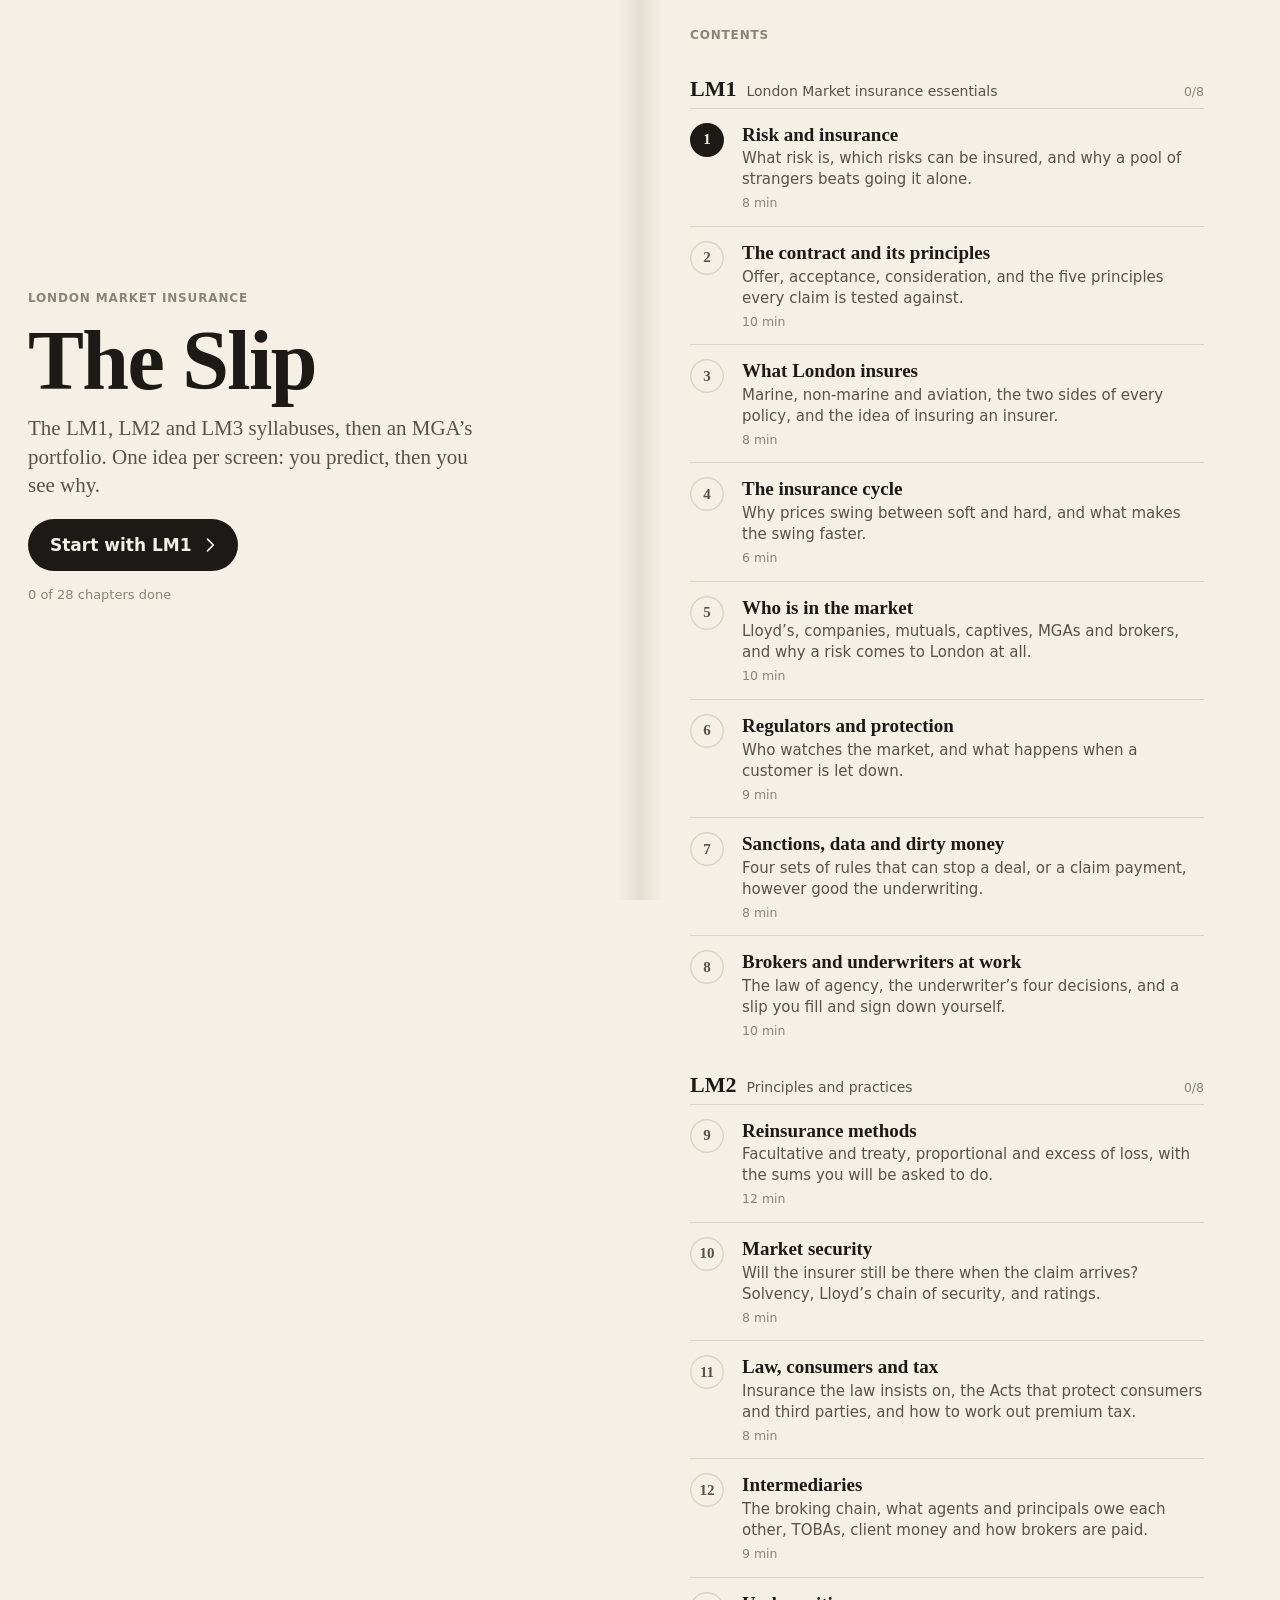
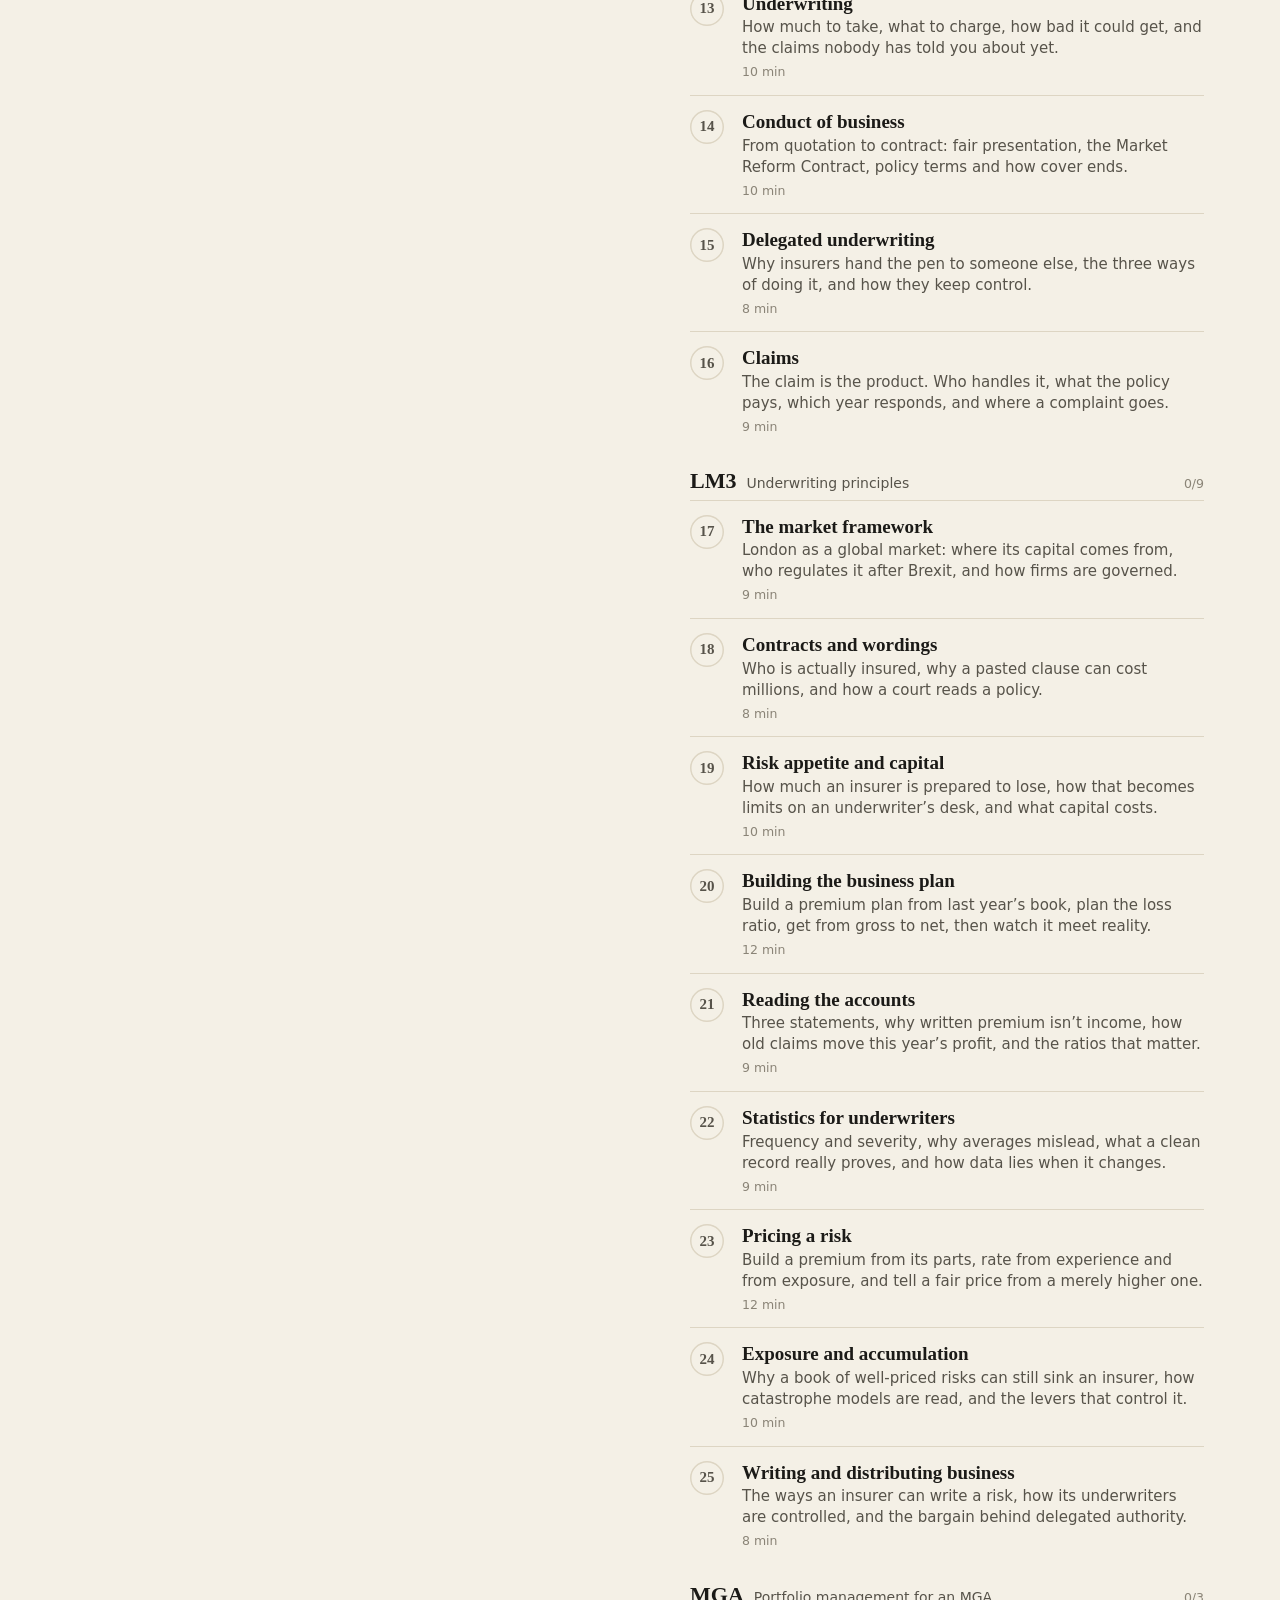
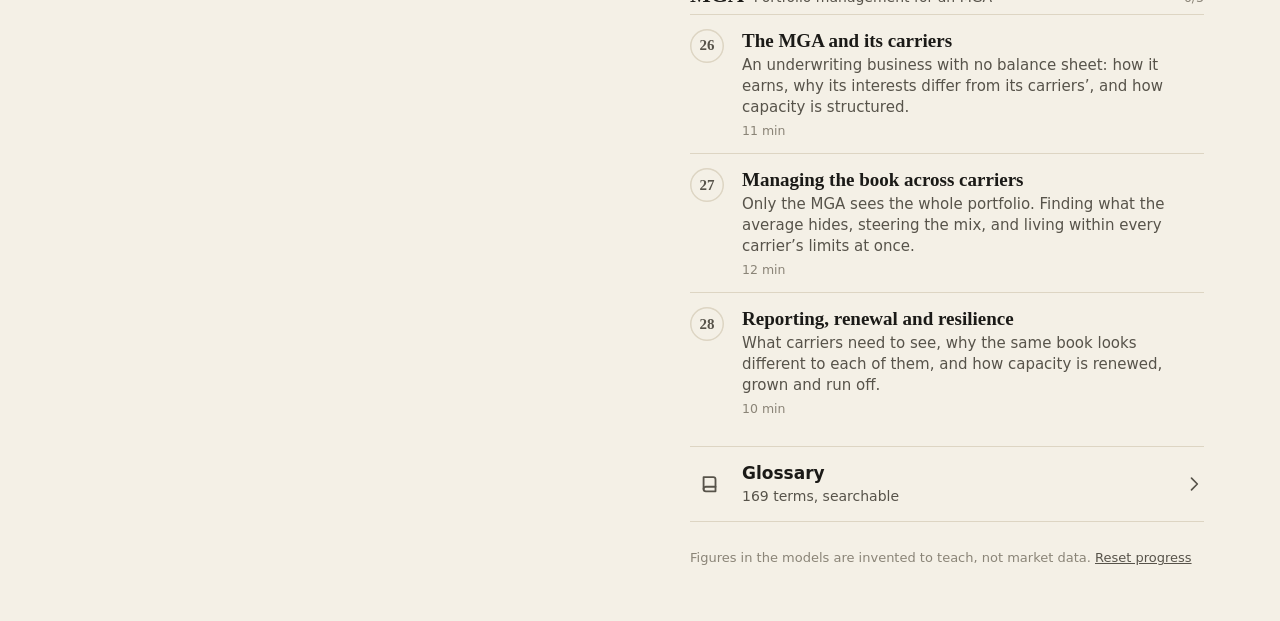
==== commit db02ddbc: "LM academy: expand LM3 and add MGA portfolio management Business planning and pricing and exposure e" ====
--- a/lm-academy/index.html
+++ b/lm-academy/index.html
@@ -45,6 +45,13 @@
 <script src="js/chapters/c19.js"></script>
 <script src="js/chapters/c20.js"></script>
 <script src="js/chapters/c21.js"></script>
+<script src="js/chapters/c22.js"></script>
+<script src="js/chapters/c23.js"></script>
+<script src="js/chapters/c24.js"></script>
+<script src="js/chapters/c25.js"></script>
+<script src="js/chapters/c26.js"></script>
+<script src="js/chapters/c27.js"></script>
+<script src="js/chapters/c28.js"></script>
 <script src="js/app.js"></script>
 </body>
 </html>
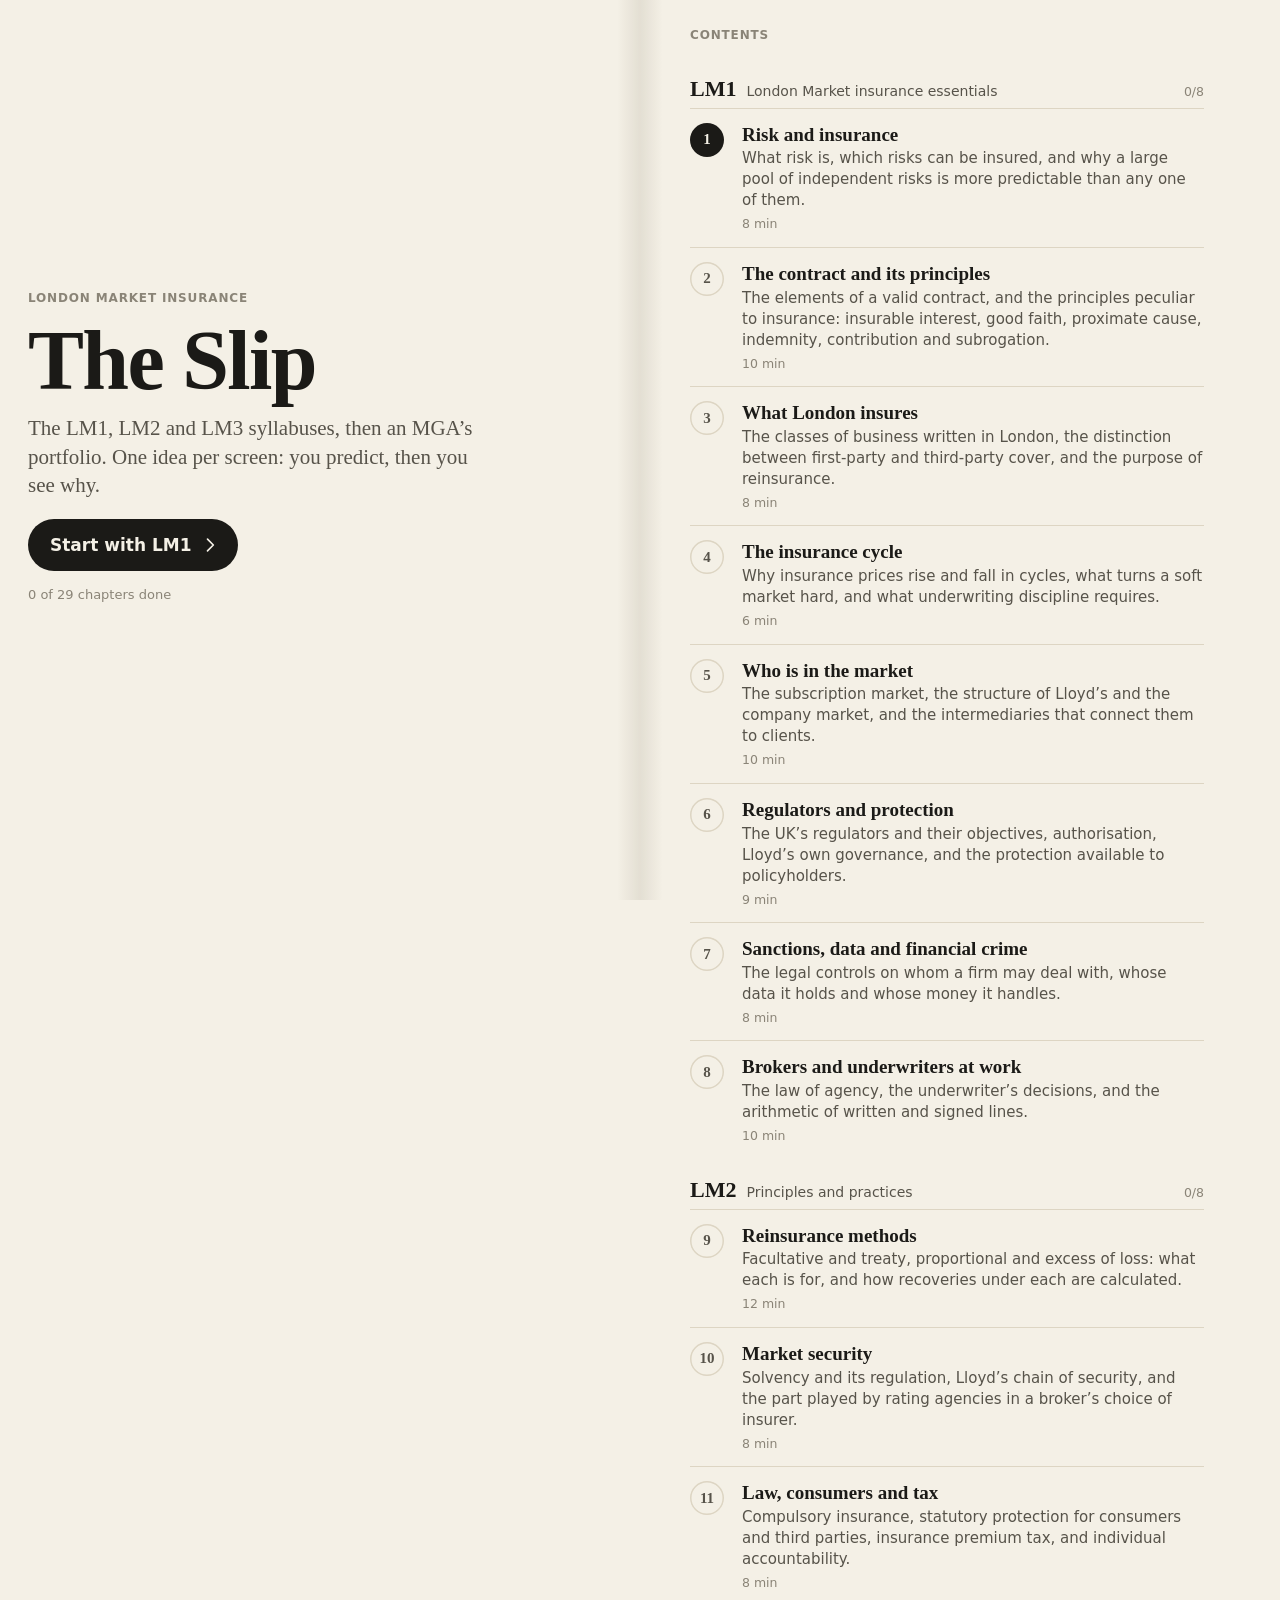
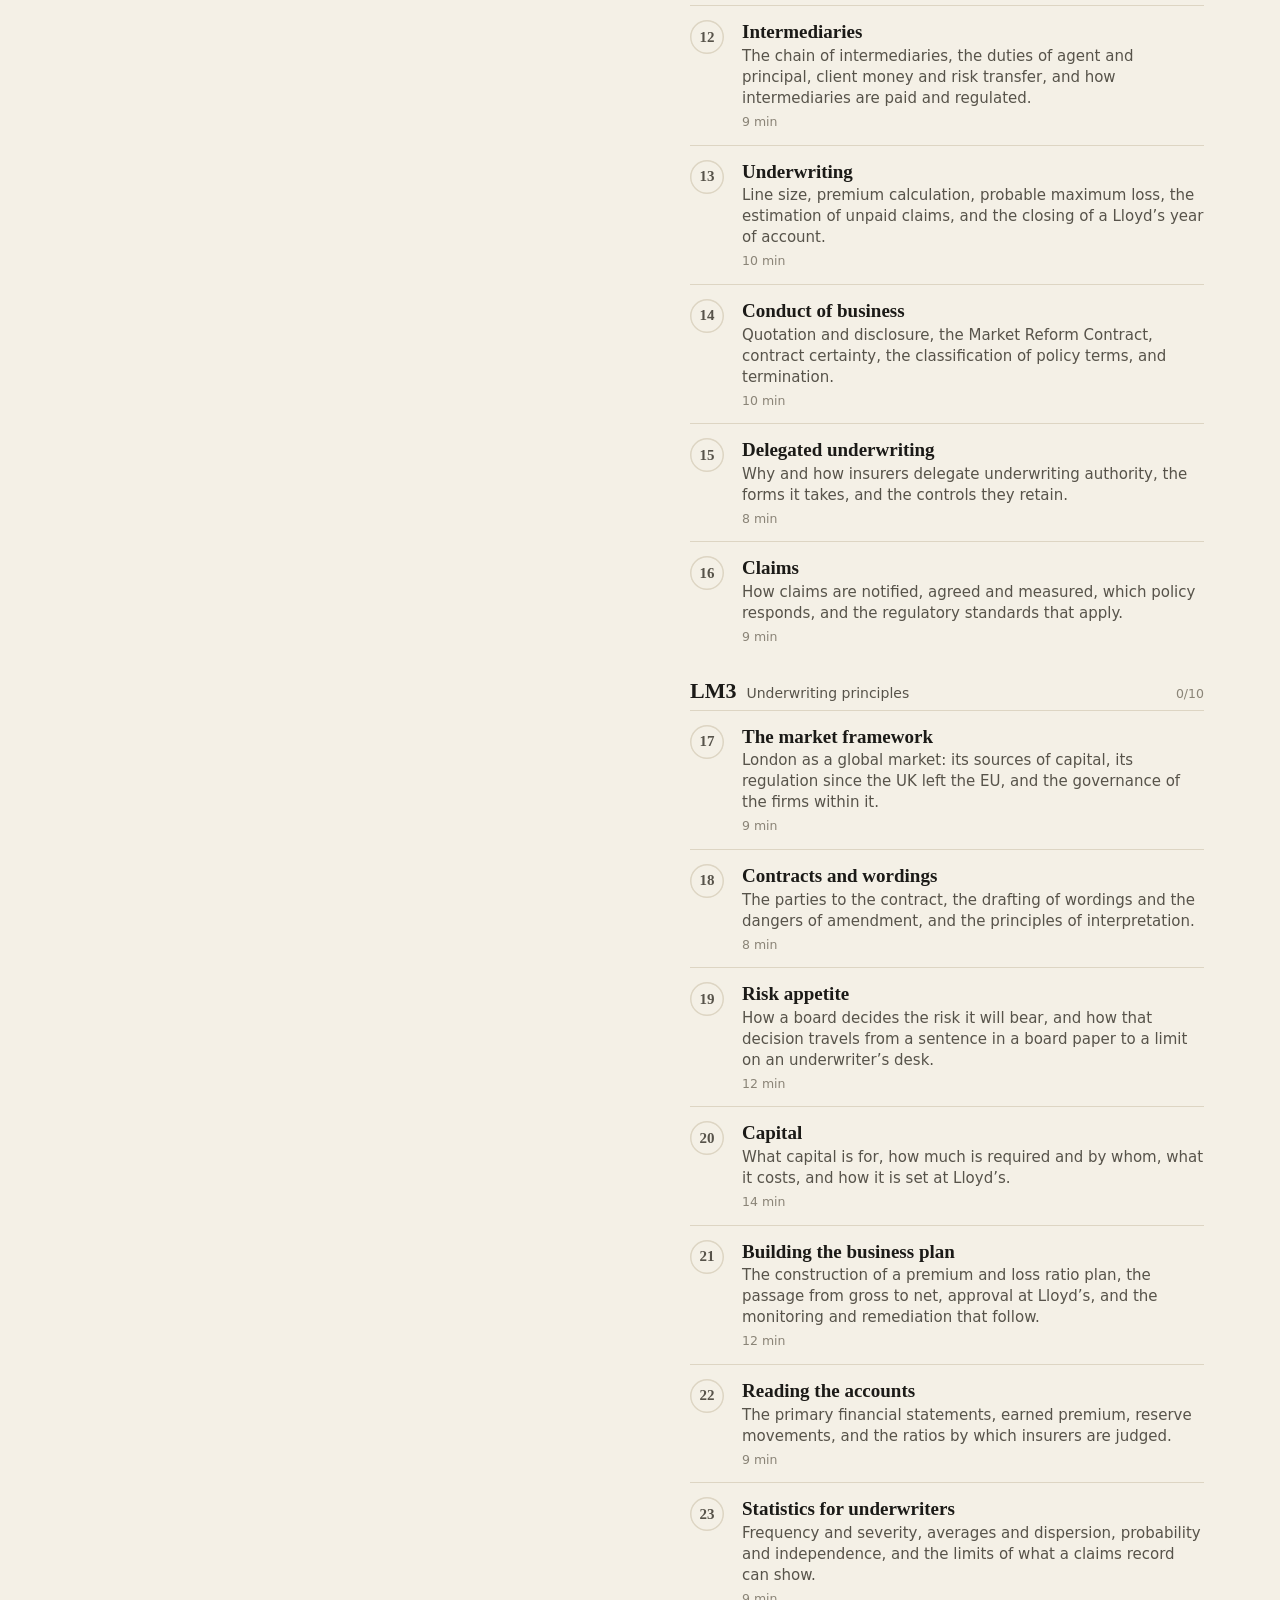
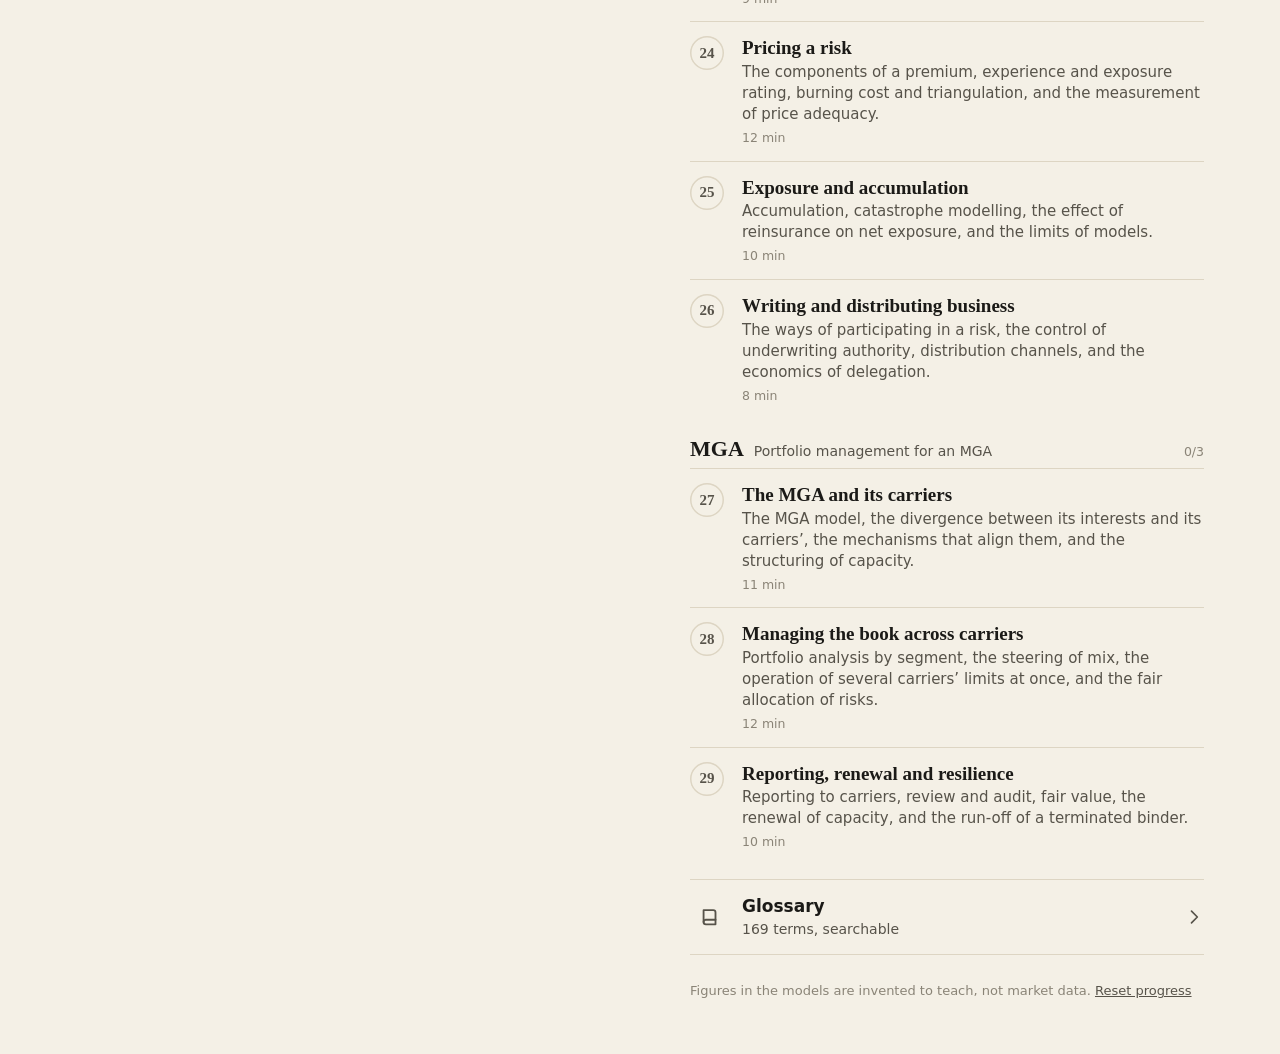
==== commit 9e48d2f9: "LM academy: expand risk appetite and capital; revise the prose throughout Risk appetite and capital " ====
--- a/lm-academy/index.html
+++ b/lm-academy/index.html
@@ -52,6 +52,7 @@
 <script src="js/chapters/c26.js"></script>
 <script src="js/chapters/c27.js"></script>
 <script src="js/chapters/c28.js"></script>
+<script src="js/chapters/c29.js"></script>
 <script src="js/app.js"></script>
 </body>
 </html>
--- a/lm-academy/css/app.css
+++ b/lm-academy/css/app.css
@@ -102,7 +102,12 @@
 .ask-opts button.right { background: var(--good-soft); box-shadow: inset 0 0 0 2px var(--good); color: var(--ink); opacity: 1; }
 .ask-opts button.wrong { background: var(--bad-soft); box-shadow: inset 0 0 0 2px var(--bad); }
 .ask-opts button:disabled { cursor: default; color: var(--ink-2); }
-.ask-why { font-size: 16.5px; line-height: 1.48; animation: fade .3s ease both; }
+.ask-why { font-size: 16.5px; line-height: 1.48; animation: fade .3s ease both; display: flex; flex-direction: column; gap: 8px; }
+.ask-why p { margin: 0; } .ask-miss { padding: 10px 12px; border-radius: 12px; background: var(--bad-soft); }
+.goal { display: flex; flex-direction: column; gap: 3px; padding: 11px 14px; border-radius: 14px; box-shadow: inset 0 0 0 1.5px var(--c2); background: var(--c2-soft); }
+.goal p { margin: 0; font-size: 16.5px; line-height: 1.4; font-weight: 600; }
+.goal-k { font-size: 11.5px; font-weight: 700; letter-spacing: .08em; text-transform: uppercase; color: var(--c2); }
+.goal.met { box-shadow: inset 0 0 0 1.5px var(--good); background: var(--good-soft); animation: fade .3s ease both; } .goal.met p { font-weight: 400; } .goal.met .goal-k { color: var(--good); }
 
 .ctls { display: flex; flex-direction: column; gap: 4px; padding: 6px 14px; border-radius: 16px; background: var(--card); box-shadow: inset 0 0 0 1px var(--rule); }
 .ctl { display: flex; flex-direction: column; gap: 2px; padding: 8px 0; }
